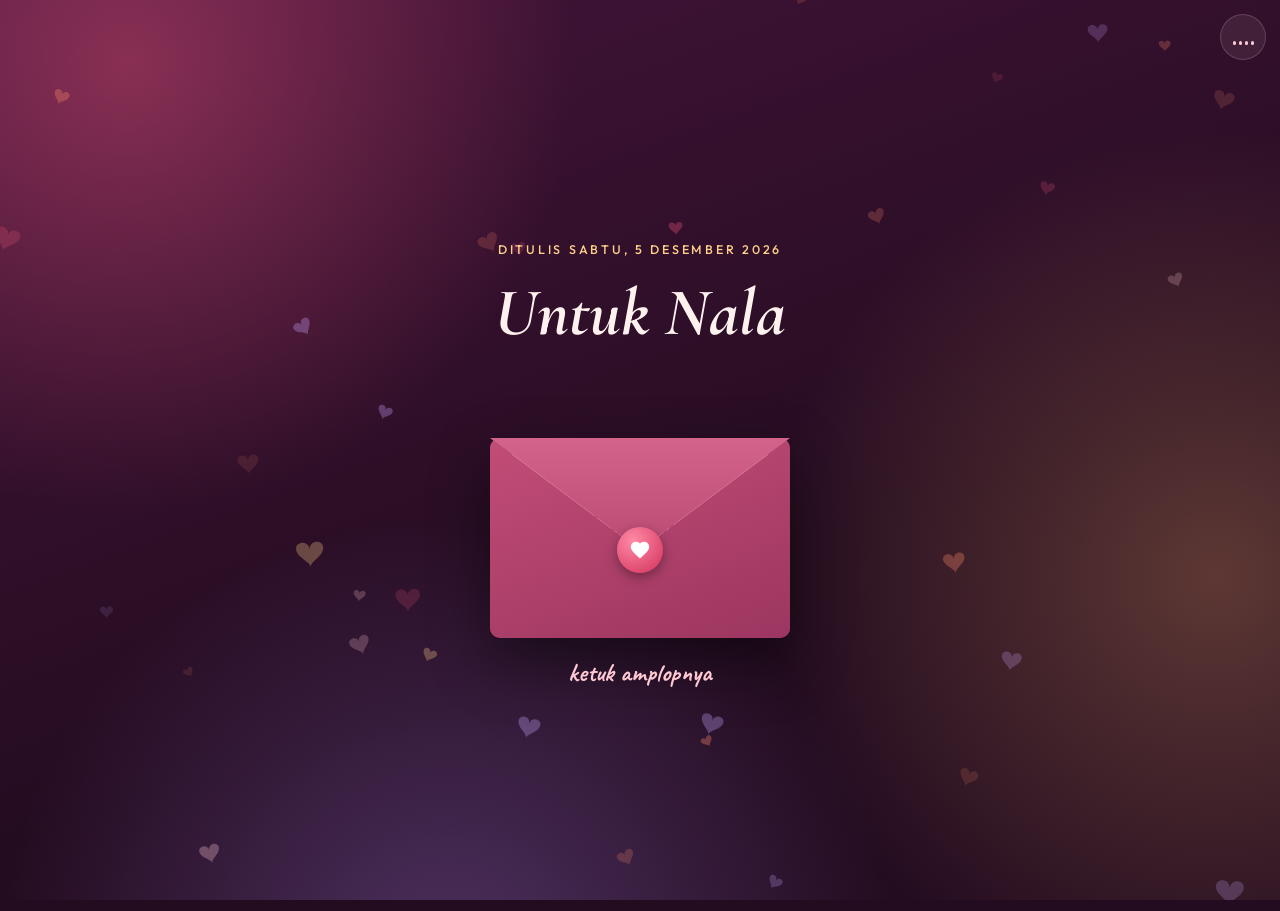
==== index.html @ 4cf4cada "Rename Index.html to index.html" ====
<!doctype html><html><head><meta charset=utf8><meta name=viewport content="width=device-width,initial-scale=1,viewport-fit=cover"><style>:root{color-scheme:light;box-sizing:border-box;padding-top:env(safe-area-inset-top,0px);padding-bottom:env(safe-area-inset-bottom,0px)}html{scroll-padding-top:env(safe-area-inset-top,0px)}body{margin:0;padding:0;font:14px -apple-system,BlinkMacSystemFont,sans-serif;background:#fff;color:#000}img{max-width:100%}[hidden]:not([hidden=until-found i]){display:none!important}</style></head><body>
<title>Untuk Nala</title>
<meta name="claude:viewport-fit-sides" content="cover">
<link rel="preconnect" href="https://fonts.googleapis.com">
<link rel="preconnect" href="https://fonts.gstatic.com" crossorigin>
<link rel="stylesheet" href="https://fonts.googleapis.com/css2?family=Cormorant+Garamond:ital,wght@0,500;0,700;1,500;1,700&family=Caveat:wght@500;700&family=Outfit:wght@400;500;600&display=swap">
<style>
/* Layout: satu layar penuh per tahap (amplop, pesan, alasan, pertanyaan, jawaban).
   Konten di tengah, partikel hati/kelopak/kunang-kunang di belakang, warna latar berubah mengikuti suasana. */
@property --o1 { syntax: '<color>'; inherits: true; initial-value: #ff5d83; }
@property --o2 { syntax: '<color>'; inherits: true; initial-value: #ffb36b; }
@property --o3 { syntax: '<color>'; inherits: true; initial-value: #b58cff; }

:root {
  color-scheme: dark;
  --bg: #240c20;
  --bg2: #44143a;
  --panel: rgba(255, 232, 238, 0.08);
  --panel-line: rgba(255, 200, 215, 0.2);
  --ink: #fff1ee;
  --ink-soft: #e9c4cd;
  --rose: #ff5d83;
  --coral: #ff8a6b;
  --blush: #ffc9d4;
  --gold: #ffd08a;
  --lilac: #c9a6ff;
  --font-display: "Cormorant Garamond", Georgia, serif;
  --font-hand: "Caveat", "Segoe Script", cursive;
  --font-body: "Outfit", system-ui, -apple-system, "Segoe UI", sans-serif;
}
*, *::before, *::after { box-sizing: border-box; }
html, body { height: 100%; }
body {
  margin: 0;
  background: var(--bg);
  color: var(--ink);
  font: 400 16px/1.6 var(--font-body);
  overflow: hidden;
  --o1: #ff5d83; --o2: #ffb36b; --o3: #b58cff;
  transition: --o1 1.4s, --o2 1.4s, --o3 1.4s;
}
body[data-mood="calm"] { --o1: #7b73ff; --o2: #d98ab0; --o3: #4fa3c7; }
body[data-mood="wait"] { --o1: #ffb347; --o2: #d1607a; --o3: #8f6bff; }

.backdrop { position: fixed; inset: 0; z-index: 0; overflow: hidden; background: linear-gradient(160deg, var(--bg2), var(--bg) 62%); }
.orb { position: absolute; width: 70vmax; height: 70vmax; border-radius: 50%; opacity: 0.38; animation: drift 24s ease-in-out infinite alternate; }
.o1 { left: -25vmax; top: -30vmax; background: radial-gradient(closest-side, var(--o1), transparent); }
.o2 { right: -30vmax; top: 10vmax; background: radial-gradient(closest-side, var(--o2), transparent); animation-duration: 30s; animation-delay: -8s; opacity: 0.26; }
.o3 { left: 0; bottom: -40vmax; background: radial-gradient(closest-side, var(--o3), transparent); animation-duration: 36s; animation-delay: -15s; opacity: 0.28; }
@keyframes drift { to { transform: translate(8vmax, 6vmax) scale(1.12); } }

canvas { position: fixed; inset: 0; width: 100%; height: 100%; pointer-events: none; }
#bg { z-index: 1; }
#fx { z-index: 20; }

.app { position: relative; z-index: 2; height: 100%; }
.screen {
  position: absolute; inset: 0; display: flex;
  overflow-y: auto; overflow-x: hidden;
  padding-top: 68px; padding-bottom: 36px;
  padding-left: max(16px, env(safe-area-inset-left, 0px));
  padding-right: max(16px, env(safe-area-inset-right, 0px));
  opacity: 0; visibility: hidden; pointer-events: none;
  transform: translateY(18px) scale(0.985); filter: blur(10px);
  transition: opacity .6s, transform .7s cubic-bezier(.2,.8,.2,1), filter .6s, visibility 0s .7s;
}
.screen.active { opacity: 1; visibility: visible; pointer-events: auto; transform: none; filter: none; transition-delay: 0s; }
.inner { margin: auto; width: 100%; max-width: 560px; display: grid; gap: 20px; justify-items: center; text-align: center; min-width: 0; }

.rise { width: 100%; display: grid; justify-items: center; gap: 14px; }
.screen.active .rise { animation: rise .85s cubic-bezier(.2,.8,.2,1) both; animation-delay: calc(var(--i, 0) * 110ms + 150ms); }
@keyframes rise { from { opacity: 0; transform: translateY(24px); } }
.w { display: inline-block; }
.screen.active .w { animation: wordIn .9s cubic-bezier(.2,.8,.2,1) both; animation-delay: calc(var(--w, 0) * 150ms + 250ms); }
@keyframes wordIn { from { opacity: 0; transform: translateY(.6em) rotate(4deg); filter: blur(8px); } }

.eyebrow { margin: 0; font: 500 .78rem/1.2 var(--font-body); letter-spacing: .22em; text-transform: uppercase; color: var(--gold); }
.display { margin: 0; font: italic 700 clamp(2.5rem, 9vw, 4.2rem)/1.04 var(--font-display); text-wrap: balance; color: var(--ink); }
.display.big { font-size: clamp(2.7rem, 10vw, 4.8rem); }
.hand { margin: 0; font: 700 1.6rem/1.2 var(--font-hand); color: var(--blush); }
.note { margin: 0; color: var(--ink-soft); font-size: .92rem; max-width: 34ch; text-wrap: balance; }

.panel { width: 100%; background: var(--panel); border: 1px solid var(--panel-line); border-radius: 24px; padding: 26px 24px; backdrop-filter: blur(12px); -webkit-backdrop-filter: blur(12px); box-shadow: 0 20px 50px -24px rgba(0,0,0,.6); }
.msg { text-align: left; }
.typed { min-height: 11.5em; font: 500 1.28rem/1.55 var(--font-display); color: var(--ink); }
.typed p { margin: 0 0 .7em; }
.caret { display: inline-block; width: 2px; height: 1.05em; margin-left: 2px; vertical-align: -.15em; background: var(--rose); animation: blink .9s steps(1) infinite; }
@keyframes blink { 50% { opacity: 0; } }
.sign { text-align: right; margin-top: 6px; }

.btn { font: 600 1rem/1 var(--font-body); border: 0; border-radius: 999px; padding: 16px 28px; min-height: 52px; cursor: pointer; color: var(--ink); position: relative; -webkit-tap-highlight-color: transparent; transition: scale .25s cubic-bezier(.2,.9,.3,1.4), box-shadow .25s, background .25s, border-color .25s, opacity .25s; }
.btn:hover { scale: 1.04; }
.btn:active { scale: .96; }
.btn:disabled { opacity: .4; cursor: not-allowed; scale: 1; }
.btn:focus-visible, .chip:focus-visible, .music:focus-visible, .env:focus-visible, textarea:focus-visible { outline: 3px solid var(--gold); outline-offset: 3px; }
.btn-yes { background: linear-gradient(135deg, var(--rose), var(--coral)); box-shadow: 0 14px 34px -8px rgba(255,93,131,.7); overflow: hidden; font-size: 1.2rem; padding: 20px 44px; animation: beat 1.7s ease-in-out infinite; }
.btn-yes::after { content: ""; position: absolute; inset: 0; background: linear-gradient(100deg, transparent 30%, rgba(255,255,255,.5) 50%, transparent 70%); transform: translateX(-130%); animation: shine 3.2s ease-in-out infinite; }
.btn-yes:hover { animation-play-state: paused; box-shadow: 0 18px 44px -6px rgba(255,93,131,.9); }
@keyframes beat { 0%, 100% { transform: scale(1); } 14% { transform: scale(1.06); } 28% { transform: scale(1); } 42% { transform: scale(1.04); } }
@keyframes shine { 0%, 55% { transform: translateX(-130%); } 100% { transform: translateX(130%); } }
.btn-soft { background: rgba(255, 201, 212, .16); border: 1px solid var(--panel-line); }
.btn-soft:hover { background: rgba(255, 201, 212, .26); }
.btn-ghost { background: transparent; border: 1px solid var(--panel-line); color: var(--ink-soft); }
.btn-ghost:hover { border-color: var(--blush); color: var(--ink); }
.btn-maybe { background: rgba(255, 208, 138, .14); border: 1px solid rgba(255, 208, 138, .45); color: var(--gold); }
.btn-maybe:hover { background: rgba(255, 208, 138, .24); }
.row { display: flex; flex-wrap: wrap; justify-content: center; gap: 12px; width: 100%; }
.choices { display: grid; gap: 16px; justify-items: center; width: 100%; }

.music { position: fixed; z-index: 30; top: calc(14px + env(safe-area-inset-top, 0px)); right: max(14px, env(safe-area-inset-right, 0px)); width: 46px; height: 46px; border-radius: 50%; border: 1px solid var(--panel-line); background: var(--panel); backdrop-filter: blur(10px); -webkit-backdrop-filter: blur(10px); color: var(--blush); cursor: pointer; display: grid; place-items: center; }
.bars { display: flex; align-items: flex-end; gap: 3px; height: 16px; }
.bars i { width: 3px; height: 4px; border-radius: 2px; background: currentColor; }
.music.on .bars i { animation: eq 1s ease-in-out infinite; }
.music.on .bars i:nth-child(2) { animation-delay: -.3s; }
.music.on .bars i:nth-child(3) { animation-delay: -.6s; }
.music.on .bars i:nth-child(4) { animation-delay: -.15s; }
@keyframes eq { 0%, 100% { height: 4px; } 50% { height: 16px; } }

/* amplop */
.env-wrap { perspective: 900px; padding-top: 70px; }
.env { position: relative; display: block; width: min(300px, 78vw); aspect-ratio: 3 / 2; padding: 0; border: 0; background: none; cursor: pointer; animation: floaty 4s ease-in-out infinite; filter: drop-shadow(0 24px 30px rgba(0,0,0,.45)); -webkit-tap-highlight-color: transparent; }
@keyframes floaty { 50% { transform: translateY(-10px) rotate(-1deg); } }
.env-back { position: absolute; inset: 0; border-radius: 10px; background: #8a2c52; }
.letter { position: absolute; left: 7%; right: 7%; top: 6%; height: 84%; z-index: 1; display: grid; place-content: center; gap: 2px; text-align: center; border-radius: 8px; background: #fff1ea; color: #5a1f3c; box-shadow: 0 6px 18px rgba(0,0,0,.25); transition: transform 1s cubic-bezier(.3,.8,.3,1) .35s; }
.letter .hand { color: #b23a63; font-size: 2.1rem; }
.letter small { font: 500 .8rem var(--font-body); letter-spacing: .16em; text-transform: uppercase; }
.pocket { position: absolute; inset: 0; z-index: 2; border-radius: 10px; background: linear-gradient(160deg, #c24d77, #9c3660); clip-path: polygon(0 0, 50% 56%, 100% 0, 100% 100%, 0 100%); }
.flap { position: absolute; left: 0; right: 0; top: 0; height: 56%; z-index: 3; transform-origin: 50% 0; background: linear-gradient(#d4638b, #bb4b74); clip-path: polygon(0 0, 100% 0, 50% 100%); transition: transform .7s cubic-bezier(.5,0,.2,1), z-index 0s .3s; }
.seal { position: absolute; z-index: 4; left: 50%; top: 56%; translate: -50% -50%; width: 46px; height: 46px; border-radius: 50%; display: grid; place-items: center; color: #fff; background: radial-gradient(circle at 35% 30%, #ff8aa6, #d2305b); box-shadow: 0 4px 12px rgba(0,0,0,.35); animation: beat 1.7s ease-in-out infinite; transition: opacity .4s; }
.env.open { animation: none; }
.env.open .flap { transform: rotateX(180deg); z-index: 0; }
.env.open .letter { transform: translateY(-62%); }
.env.open .seal { opacity: 0; animation: none; }

/* kartu alasan */
.rcard { text-align: left; display: grid; gap: 10px; min-height: 220px; align-content: center; }
.rcard.swap { animation: cardIn .6s cubic-bezier(.2,.8,.2,1) both; }
@keyframes cardIn { from { opacity: 0; transform: translateX(var(--dx, 30px)) rotate(var(--rot, 2deg)); } }
.rcard .ico { color: var(--rose); display: inline-flex; animation: beat 1.7s ease-in-out infinite; width: fit-content; }
.rcard h2 { margin: 0; font: italic 700 clamp(1.8rem, 6vw, 2.3rem)/1.1 var(--font-display); }
.rcard p { margin: 0; color: var(--ink-soft); font-size: 1.05rem; }
.dots { display: flex; gap: 8px; align-items: center; }
.dots span { width: 8px; height: 8px; border-radius: 8px; background: var(--panel-line); transition: width .4s, background .4s; }
.dots span.on { width: 24px; background: var(--rose); }

/* tahap tolak */
.chips { display: flex; flex-wrap: wrap; justify-content: center; gap: 10px; }
.chip { font: 500 .92rem/1.2 var(--font-body); color: var(--ink); background: transparent; border: 1px solid var(--panel-line); border-radius: 999px; padding: 11px 16px; min-height: 44px; cursor: pointer; transition: background .25s, border-color .25s, scale .25s; }
.chip:hover { border-color: var(--blush); }
.chip[aria-pressed="true"] { background: rgba(255, 93, 131, .28); border-color: var(--rose); }
textarea { width: 100%; min-height: 120px; resize: vertical; padding: 16px; font: 400 1rem/1.5 var(--font-body); color: var(--ink); background: rgba(0,0,0,.22); border: 1px solid var(--panel-line); border-radius: 18px; }
textarea::placeholder { color: rgba(233, 196, 205, .6); }
.count { margin: 0; text-align: right; width: 100%; font-size: .8rem; color: var(--ink-soft); font-variant-numeric: tabular-nums; }
.quote { width: 100%; text-align: left; margin: 0; padding: 16px 18px; border-left: 3px solid var(--blush); background: rgba(0,0,0,.2); border-radius: 0 16px 16px 0; color: var(--ink-soft); overflow-wrap: anywhere; }
.quote b { display: block; font: 500 .72rem var(--font-body); letter-spacing: .18em; text-transform: uppercase; color: var(--gold); margin-bottom: 4px; }

/* tahap terima */
.bigheart { color: var(--rose); width: 96px; height: 96px; animation: beat 1.2s ease-in-out infinite; filter: drop-shadow(0 0 22px rgba(255,93,131,.8)); }
.stats { display: grid; gap: 10px; justify-items: center; }
.stats p { margin: 0; }
.timer { font: italic 700 2.2rem/1.1 var(--font-display); font-variant-numeric: tabular-nums; color: var(--gold); }
.since { color: var(--ink-soft); font-size: .92rem; }
.meter { width: 100%; display: grid; gap: 8px; margin-top: 8px; font-size: .9rem; color: var(--ink-soft); }
.meter .bar { height: 14px; border-radius: 999px; background: rgba(0,0,0,.28); overflow: hidden; }
.meter .bar i { display: block; height: 100%; width: 0; border-radius: 999px; background: linear-gradient(90deg, var(--rose), var(--gold)); transition: width 2.4s cubic-bezier(.3,.7,.2,1); }
.meter b { font-variant-numeric: tabular-nums; color: var(--ink); }

#waitInfo { display: none; }
#waitInfo.show { display: grid; }

.toast { position: fixed; z-index: 40; left: 50%; bottom: calc(24px + env(safe-area-inset-bottom, 0px)); translate: -50% 20px; opacity: 0; pointer-events: none; max-width: calc(100vw - 32px); padding: 12px 20px; border-radius: 999px; background: rgba(20, 6, 18, .92); border: 1px solid var(--panel-line); color: var(--ink); font-size: .92rem; transition: opacity .35s, translate .35s; text-align: center; }
.toast.show { opacity: 1; translate: -50% 0; }
.fallback { position: fixed; z-index: 35; left: max(16px, env(safe-area-inset-left, 0px)); right: max(16px, env(safe-area-inset-right, 0px)); bottom: calc(76px + env(safe-area-inset-bottom, 0px)); min-height: 80px; }

@media (max-width: 420px) {
  .btn-yes { padding: 18px 36px; }
  .typed { font-size: 1.15rem; }
}
@media (prefers-reduced-motion: reduce) {
  *, *::before, *::after { animation-duration: .01ms !important; animation-iteration-count: 1 !important; animation-delay: 0s !important; transition-duration: .01ms !important; }
}
</style>

<div class="backdrop" aria-hidden="true"><i class="orb o1"></i><i class="orb o2"></i><i class="orb o3"></i></div>
<canvas id="bg" aria-hidden="true"></canvas>
<canvas id="fx" aria-hidden="true"></canvas>

<button id="music" class="music" type="button" aria-pressed="false" aria-label="Putar musik"><span class="bars"><i></i><i></i><i></i><i></i></span></button>

<main class="app">

  <!-- 1. Amplop -->
  <section class="screen" id="s-intro" data-mood="love" data-bg="hearts">
    <div class="inner">
      <p class="eyebrow rise" style="--i:0" id="today">Sebuah surat</p>
      <h1 class="display rise" style="--i:1">Untuk Nala</h1>
      <div class="rise env-wrap" style="--i:2">
        <button class="env" id="env" type="button" aria-label="Buka surat untuk Nala">
          <span class="env-back"></span>
          <span class="letter"><span class="hand">Untuk Nala</span><small>dari Yoga</small></span>
          <span class="pocket"></span>
          <span class="flap"></span>
          <span class="seal"><svg viewBox="0 0 24 24" width="22" height="22" aria-hidden="true"><path fill="currentColor" d="M12 21.35l-1.45-1.32C5.4 15.36 2 12.28 2 8.5 2 5.42 4.42 3 7.5 3c1.74 0 3.41.81 4.5 2.09C13.09 3.81 14.76 3 16.5 3 19.58 3 22 5.42 22 8.5c0 3.78-3.4 6.86-8.55 11.54L12 21.35z"/></svg></span>
        </button>
      </div>
      <p class="hand rise" style="--i:3" id="envHint">ketuk amplopnya</p>
    </div>
  </section>

  <!-- 2. Pesan -->
  <section class="screen" id="s-hello" data-mood="love" data-bg="hearts">
    <div class="inner">
      <p class="eyebrow rise" style="--i:0">Sebuah pesan</p>
      <div class="panel msg rise" style="--i:1">
        <div id="typed" class="typed"></div>
        <p class="hand sign">— Yoga</p>
      </div>
      <div class="row rise" style="--i:2"><button class="btn btn-soft" id="helloBtn" type="button">Lewati</button></div>
    </div>
  </section>

  <!-- 3. Alasan -->
  <section class="screen" id="s-reasons" data-mood="love" data-bg="hearts">
    <div class="inner">
      <p class="eyebrow rise" style="--i:0">Sebagian yang aku simpan</p>
      <div class="panel rcard rise" style="--i:1" id="rcard" aria-live="polite">
        <span class="ico"><svg viewBox="0 0 24 24" width="30" height="30" aria-hidden="true"><path fill="currentColor" d="M12 21.35l-1.45-1.32C5.4 15.36 2 12.28 2 8.5 2 5.42 4.42 3 7.5 3c1.74 0 3.41.81 4.5 2.09C13.09 3.81 14.76 3 16.5 3 19.58 3 22 5.42 22 8.5c0 3.78-3.4 6.86-8.55 11.54L12 21.35z"/></svg></span>
        <h2 id="rt"></h2>
        <p id="rd"></p>
      </div>
      <div class="dots rise" style="--i:2" id="dots" aria-hidden="true"></div>
      <div class="row rise" style="--i:3">
        <button class="btn btn-ghost" id="rprev" type="button">Sebelumnya</button>
        <button class="btn btn-soft" id="rnext" type="button">Berikutnya</button>
      </div>
    </div>
  </section>

  <!-- 4. Pertanyaan -->
  <section class="screen" id="s-ask" data-mood="love" data-bg="hearts">
    <div class="inner">
      <p class="eyebrow rise" style="--i:0">Satu pertanyaan</p>
      <h2 class="display big" id="askTitle" aria-label="Nala, maukah kamu jadi pacarku?"></h2>
      <p class="hand rise" style="--i:5">— Yoga</p>
      <div class="choices rise" style="--i:6">
        <button class="btn btn-yes" id="yes" type="button">Terima</button>
        <div class="row">
          <button class="btn btn-maybe" id="maybe" type="button">Mungkin akan kupikirkan kembali</button>
          <button class="btn btn-ghost" id="no" type="button">Tolak</button>
        </div>
      </div>
      <p class="note rise" style="--i:7">Jawab sesuai kata hatimu. Aku siap menerima jawaban apa pun.</p>
    </div>
  </section>

  <!-- 5a. Terima -->
  <section class="screen" id="s-yes" data-mood="love" data-bg="hearts">
    <div class="inner">
      <svg class="bigheart rise" style="--i:0" viewBox="0 0 24 24" aria-hidden="true"><path fill="currentColor" d="M12 21.35l-1.45-1.32C5.4 15.36 2 12.28 2 8.5 2 5.42 4.42 3 7.5 3c1.74 0 3.41.81 4.5 2.09C13.09 3.81 14.76 3 16.5 3 19.58 3 22 5.42 22 8.5c0 3.78-3.4 6.86-8.55 11.54L12 21.35z"/></svg>
      <h2 class="display big rise" style="--i:1">Yeay! Terima kasih, Nala.</h2>
      <div class="panel msg rise" style="--i:2">
        <div id="yesTyped" class="typed" style="min-height:9em"></div>
        <p class="hand sign">— Yoga</p>
      </div>
      <div class="panel stats rise" style="--i:3">
        <p class="eyebrow">Kita resmi sejak</p>
        <p class="since" id="since"></p>
        <p class="timer" id="timer">0 hari 00:00:00</p>
        <div class="meter">
          <span>Kadar bahagia Yoga</span>
          <div class="bar"><i id="meterFill"></i></div>
          <b id="meterVal">0%</b>
        </div>
      </div>
      <p class="note rise" style="--i:4">Tekan salin, lalu kirim ke Yoga ya. Atau cukup screenshot layar ini.</p>
      <div class="row rise" style="--i:5">
        <button class="btn btn-yes" id="copyYes" type="button" style="font-size:1rem;padding:16px 28px">Salin jawabanku</button>
        <button class="btn btn-ghost" id="restart1" type="button">Ulangi dari awal</button>
      </div>
    </div>
  </section>

  <!-- 5b. Tolak: alasan -->
  <section class="screen" id="s-no" data-mood="calm" data-bg="petals">
    <div class="inner">
      <p class="eyebrow rise" style="--i:0">Tidak apa-apa</p>
      <h2 class="display rise" style="--i:1">Boleh aku tahu alasannya?</h2>
      <p class="note rise" style="--i:2">Jujur saja. Aku akan membacanya dengan hati terbuka.</p>
      <div class="chips rise" style="--i:3" id="chips"></div>
      <div class="rise" style="--i:4">
        <textarea id="reasonText" maxlength="300" placeholder="Atau tulis dengan kata-katamu sendiri..." aria-label="Alasan"></textarea>
        <p class="count"><span id="cnt">0</span>/300</p>
      </div>
      <div class="row rise" style="--i:5">
        <button class="btn btn-ghost" id="noBack" type="button">Kembali</button>
        <button class="btn btn-soft" id="noSend" type="button" disabled>Kirim alasan</button>
      </div>
    </div>
  </section>

  <!-- 5c. Tolak: maaf -->
  <section class="screen" id="s-sorry" data-mood="calm" data-bg="petals">
    <div class="inner">
      <h2 class="display rise" style="--i:0">Maaf kalau aku sudah mengganggu.</h2>
      <blockquote class="quote rise" style="--i:1"><b>Alasanmu</b><span id="quoteText"></span></blockquote>
      <div class="panel msg rise" style="--i:2">
        <div id="sorryTyped" class="typed" style="min-height:10em"></div>
        <p class="hand sign">— Yoga</p>
      </div>
      <div class="row rise" style="--i:3">
        <button class="btn btn-soft" id="copyNo" type="button">Salin alasanku</button>
        <button class="btn btn-ghost" id="changeAns" type="button">Ubah jawabanku</button>
      </div>
    </div>
  </section>

  <!-- 5d. Mungkin -->
  <section class="screen" id="s-wait" data-mood="wait" data-bg="fireflies">
    <div class="inner">
      <p class="eyebrow rise" style="--i:0">Tidak perlu terburu-buru</p>
      <h2 class="display rise" style="--i:1">Tentu. Ambil waktumu, Nala.</h2>
      <p class="note rise" style="--i:2">Perasaan tidak harus dijawab hari ini. Kira-kira kapan kamu bisa memberi tahu aku?</p>
      <div class="chips rise" style="--i:3" id="waitChips"></div>
      <div class="panel stats rise" id="waitInfo" style="--i:4">
        <p class="eyebrow">Aku tunggu sampai</p>
        <p class="since" id="waitDate"></p>
        <p class="timer" id="waitTimer">0 hari 00:00:00</p>
        <button class="btn btn-soft" id="copyWait" type="button">Salin pesanku</button>
      </div>
      <div class="row rise" style="--i:5">
        <button class="btn btn-ghost" id="waitBack" type="button">Aku sudah punya jawabannya</button>
      </div>
    </div>
  </section>
</main>

<div class="toast" id="toast" role="status" aria-live="polite"></div>
<textarea class="fallback" id="fallback" readonly hidden aria-label="Teks untuk disalin"></textarea>

<script>
(function () {
  'use strict';

  /* ===== Isi pesan (mudah diubah) ===== */
  var CFG = { to: 'Nala', from: 'Yoga' };
  var HELLO = [
    'Hai, Nala.',
    'Aku Yoga. Aku tidak pandai merangkai kata, jadi aku membuat ini supaya perasaanku sampai dengan caraku sendiri.',
    'Sejak mengenalmu, hari-hariku terasa lebih berwarna. Ada banyak hal kecil darimu yang diam-diam aku simpan.',
    'Boleh aku tunjukkan sebagian?'
  ];
  var REASONS = [
    { t: 'Senyummu', d: 'Sederhana, tapi bisa membuat hariku terasa lebih ringan.' },
    { t: 'Caramu bicara', d: 'Enak didengar, dan aku selalu ingin mendengar lebih lama.' },
    { t: 'Kamu apa adanya', d: 'Tidak perlu berpura-pura di dekatmu. Itu yang membuatku nyaman.' },
    { t: 'Tawamu', d: 'Menular. Aku sering ikut tersenyum sendiri setelahnya.' },
    { t: 'Dan masih banyak lagi', d: 'Terlalu banyak untuk ditulis di sini, jadi aku ceritakan langsung nanti.' }
  ];
  var YES_TEXT = [
    'Aku tidak tahu harus bilang apa selain terima kasih.',
    'Kamu baru saja membuat hari ini jadi hari terbaikku.',
    'Aku janji akan berusaha jadi seseorang yang bisa kamu andalkan, dan membuatmu tersenyum sebanyak yang aku bisa.'
  ];
  var SORRY_TEXT = [
    'Terima kasih sudah jujur, Nala, dan sudah membaca sampai sini.',
    'Maaf kalau perasaanku membuatmu tidak nyaman. Itu bukan niatku.',
    'Aku menghargai jawabanmu sepenuhnya, dan kamu tidak perlu merasa bersalah. Semoga harimu selalu penuh hal baik.'
  ];
  var NO_CHIPS = [
    'Aku belum siap berpacaran',
    'Aku belum punya perasaan itu',
    'Aku sedang fokus ke hal lain',
    'Aku lebih nyaman berteman',
    'Aku sudah ada yang lain'
  ];
  var WAIT_CHIPS = [
    { l: 'Besok', n: 1 }, { l: '3 hari lagi', n: 3 }, { l: 'Seminggu', n: 7 }, { l: 'Dua minggu', n: 14 }
  ];

  /* ===== Util ===== */
  var $ = function (s, r) { return (r || document).querySelector(s); };
  var $$ = function (s, r) { return Array.prototype.slice.call((r || document).querySelectorAll(s)); };
  var reduce = window.matchMedia && matchMedia('(prefers-reduced-motion: reduce)').matches;
  var sleep = function (ms) { return new Promise(function (r) { setTimeout(r, ms); }); };
  var rand = function (a, b) { return a + Math.random() * (b - a); };
  var pick = function (arr) { return arr[Math.floor(Math.random() * arr.length)]; };
  var pad = function (n) { return (n < 10 ? '0' : '') + n; };
  var dtf = new Intl.DateTimeFormat('id-ID', { weekday: 'long', day: 'numeric', month: 'long', year: 'numeric', hour: '2-digit', minute: '2-digit' });
  var dfOnly = new Intl.DateTimeFormat('id-ID', { weekday: 'long', day: 'numeric', month: 'long', year: 'numeric' });
  function span(ms) {
    var s = Math.max(0, Math.floor(ms / 1000));
    var d = Math.floor(s / 86400); s -= d * 86400;
    var h = Math.floor(s / 3600); s -= h * 3600;
    var m = Math.floor(s / 60); s -= m * 60;
    return d + ' hari ' + pad(h) + ':' + pad(m) + ':' + pad(s);
  }
  function centerOf(el) { var r = el.getBoundingClientRect(); return { x: r.left + r.width / 2, y: r.top + r.height / 2 }; }

  /* ===== Kanvas ===== */
  var bg = $('#bg'), fx = $('#fx');
  var bctx = bg.getContext('2d'), fctx = fx.getContext('2d');
  var W = 0, H = 0, DPR = 1;
  var COLORS = ['#ff5d83', '#ffc9d4', '#ff8a6b', '#c9a6ff', '#ffd08a'];

  function resize() {
    DPR = Math.min(window.devicePixelRatio || 1, 2);
    W = window.innerWidth; H = window.innerHeight;
    [bg, fx].forEach(function (c) { c.width = Math.round(W * DPR); c.height = Math.round(H * DPR); });
    bctx.setTransform(DPR, 0, 0, DPR, 0, 0);
    fctx.setTransform(DPR, 0, 0, DPR, 0, 0);
    makeBg();
  }
  function heart(ctx, s) {
    ctx.beginPath();
    ctx.moveTo(0, -s * 0.15);
    ctx.bezierCurveTo(0, -s * 0.5, -s * 0.5, -s * 0.5, -s * 0.5, -s * 0.2);
    ctx.bezierCurveTo(-s * 0.5, s * 0.12, 0, s * 0.28, 0, s * 0.5);
    ctx.bezierCurveTo(0, s * 0.28, s * 0.5, s * 0.12, s * 0.5, -s * 0.2);
    ctx.bezierCurveTo(s * 0.5, -s * 0.5, 0, -s * 0.5, 0, -s * 0.15);
    ctx.closePath();
  }

  /* partikel latar */
  var mode = 'hearts', bgp = [];
  function spawnBg(init) {
    var p = { x: rand(0, W), y: init ? rand(0, H) : H + 40, s: rand(9, 28), vy: rand(0.25, 0.8), ph: rand(0, 6.28), sw: rand(10, 36), a: rand(0.1, 0.34), rot: rand(-0.5, 0.5), col: pick(COLORS), ang: rand(0, 6.28) };
    if (mode === 'petals') { p.y = init ? rand(0, H) : -30; p.vy = rand(0.5, 1.2); p.col = pick(['#ffc9d4', '#ff9db5', '#ffd9e0', '#e9b4ff']); p.a = rand(0.25, 0.55); }
    if (mode === 'fireflies') { p.y = rand(0, H); p.s = rand(2, 4.5); p.col = pick(['#ffd08a', '#ffe9b8', '#ffb36b']); }
    return p;
  }
  function makeBg() {
    bgp = [];
    var n = reduce ? 10 : (W < 600 ? 20 : 34);
    for (var i = 0; i < n; i++) bgp.push(spawnBg(true));
  }
  function setMode(m) { if (m !== mode) { mode = m; makeBg(); } }

  function drawBg(t) {
    bctx.clearRect(0, 0, W, H);
    for (var i = 0; i < bgp.length; i++) {
      var p = bgp[i];
      if (!reduce) {
        if (mode === 'hearts') { p.y -= p.vy; if (p.y < -40) bgp[i] = p = spawnBg(false); }
        else if (mode === 'petals') { p.y += p.vy; p.rot += 0.012; if (p.y > H + 40) bgp[i] = p = spawnBg(false); }
        else { p.ang += rand(-0.08, 0.08); p.x += Math.cos(p.ang) * 0.35; p.y += Math.sin(p.ang) * 0.35; if (p.x < -10) p.x = W + 10; if (p.x > W + 10) p.x = -10; if (p.y < -10) p.y = H + 10; if (p.y > H + 10) p.y = -10; }
      }
      var x = p.x + (mode === 'fireflies' ? 0 : Math.sin(t * 0.001 + p.ph) * p.sw);
      bctx.save();
      bctx.translate(x, p.y);
      if (mode === 'hearts') {
        bctx.rotate(p.rot + Math.sin(t * 0.0008 + p.ph) * 0.2);
        bctx.globalAlpha = p.a; bctx.fillStyle = p.col; heart(bctx, p.s); bctx.fill();
      } else if (mode === 'petals') {
        bctx.rotate(p.rot); bctx.globalAlpha = p.a; bctx.fillStyle = p.col;
        bctx.beginPath(); bctx.ellipse(0, 0, p.s * 0.32, p.s * 0.6, 0, 0, 6.2832); bctx.fill();
      } else {
        var pulse = 0.5 + 0.5 * Math.sin(t * 0.002 + p.ph);
        bctx.fillStyle = p.col;
        bctx.globalAlpha = 0.12 * pulse; bctx.beginPath(); bctx.arc(0, 0, p.s * 5, 0, 6.2832); bctx.fill();
        bctx.globalAlpha = 0.5 + 0.5 * pulse; bctx.beginPath(); bctx.arc(0, 0, p.s * 0.7, 0, 6.2832); bctx.fill();
      }
      bctx.restore();
    }
  }

  /* partikel efek */
  var fxp = [];
  function push(p) { if (fxp.length < 700) fxp.push(p); }
  function addConfetti(x, y, n, spread, up) {
    n = reduce ? Math.ceil(n / 3) : n;
    for (var i = 0; i < n; i++) {
      var a = rand(0, 6.2832), v = rand(2, spread || 9);
      push({ t: 'conf', x: x, y: y, vx: Math.cos(a) * v, vy: Math.sin(a) * v - (up || 3), g: 0.14, drag: 0.985, life: rand(110, 190), max: 190, s: rand(5, 10), rot: rand(0, 6.28), vr: rand(-0.3, 0.3), col: pick(COLORS) });
    }
  }
  function addRain(n) {
    n = reduce ? 2 : n;
    for (var i = 0; i < n; i++) {
      push({ t: 'conf', x: rand(0, W), y: -12, vx: rand(-1, 1), vy: rand(2, 4.5), g: 0.03, drag: 0.995, life: 320, max: 320, s: rand(6, 11), rot: rand(0, 6.28), vr: rand(-0.2, 0.2), col: pick(COLORS) });
    }
  }
  function addHearts(x, y, n) {
    n = reduce ? Math.ceil(n / 2) : n;
    for (var i = 0; i < n; i++) {
      push({ t: 'heart', x: x + rand(-8, 8), y: y, vx: rand(-1.6, 1.6), vy: rand(-3.6, -1.4), g: -0.012, drag: 0.99, life: rand(70, 120), max: 120, s: rand(10, 22), rot: rand(-0.5, 0.5), vr: rand(-0.04, 0.04), col: pick(COLORS) });
    }
  }
  function addSparks(x, y, n) {
    n = reduce ? 3 : n;
    for (var i = 0; i < n; i++) {
      var a = rand(0, 6.2832), v = rand(1, 4);
      push({ t: 'spark', x: x, y: y, vx: Math.cos(a) * v, vy: Math.sin(a) * v, g: 0.03, drag: 0.96, life: rand(25, 50), max: 50, s: rand(1.5, 3), col: pick(['#ffd08a', '#fff1ee', '#ffc9d4']) });
    }
  }
  function firework(x, y) {
    var col = pick(COLORS), n = reduce ? 14 : 46;
    for (var i = 0; i < n; i++) {
      var a = (i / n) * 6.2832, v = rand(2.5, 5.5);
      push({ t: 'spark', x: x, y: y, vx: Math.cos(a) * v, vy: Math.sin(a) * v, g: 0.05, drag: 0.965, life: rand(45, 75), max: 75, s: rand(2, 3.2), col: i % 3 ? col : '#fff1ee', trail: true });
    }
    addHearts(x, y, 4);
  }
  function drawFx() {
    fctx.clearRect(0, 0, W, H);
    for (var i = fxp.length - 1; i >= 0; i--) {
      var p = fxp[i];
      p.vx *= p.drag; p.vy = p.vy * p.drag + p.g; p.x += p.vx; p.y += p.vy; p.life--;
      if (p.rot !== undefined) p.rot += p.vr || 0;
      if (p.life <= 0 || p.y > H + 40 || p.y < -80) { fxp.splice(i, 1); continue; }
      var a = Math.min(1, p.life / (p.max * 0.4));
      fctx.save(); fctx.globalAlpha = a; fctx.translate(p.x, p.y);
      if (p.t === 'conf') {
        fctx.rotate(p.rot); fctx.scale(1, Math.cos(p.rot * 2)); fctx.fillStyle = p.col; fctx.fillRect(-p.s / 2, -p.s / 4, p.s, p.s / 2);
      } else if (p.t === 'heart') {
        fctx.rotate(p.rot); fctx.fillStyle = p.col; heart(fctx, p.s); fctx.fill();
      } else {
        fctx.fillStyle = p.col;
        if (p.trail) { fctx.strokeStyle = p.col; fctx.lineWidth = p.s * 0.8; fctx.beginPath(); fctx.moveTo(0, 0); fctx.lineTo(-p.vx * 2.2, -p.vy * 2.2); fctx.stroke(); }
        fctx.beginPath(); fctx.arc(0, 0, p.s, 0, 6.2832); fctx.fill();
      }
      fctx.restore();
    }
  }
  function frame(t) {
    if (!document.hidden) { drawBg(t); drawFx(); }
    requestAnimationFrame(frame);
  }

  /* ===== Musik (kotak musik sintetis) ===== */
  var actx = null, musicOn = false, mTimer = null, mStep = 0, mNext = 0;
  var SCALE = [261.63, 293.66, 329.63, 392.0, 440.0, 523.25, 587.33, 659.25];
  var MELODY = [4, 2, 0, 2, 5, 4, 2, 1, 0, 2, 4, 5, 7, 5, 4, 2, 3, 2, 0, 1, 2, 4, 2, 0];
  function note(f, t, g) {
    var o = actx.createOscillator(), o2 = actx.createOscillator(), gn = actx.createGain();
    o.type = 'sine'; o.frequency.value = f; o2.type = 'triangle'; o2.frequency.value = f * 2;
    var g2 = actx.createGain(); g2.gain.value = 0.25;
    o.connect(gn); o2.connect(g2); g2.connect(gn); gn.connect(actx.destination);
    gn.gain.setValueAtTime(0.0001, t);
    gn.gain.linearRampToValueAtTime(g, t + 0.01);
    gn.gain.exponentialRampToValueAtTime(0.0001, t + 1.5);
    o.start(t); o2.start(t); o.stop(t + 1.6); o2.stop(t + 1.6);
  }
  function startMusic() {
    try {
      actx = actx || new (window.AudioContext || window.webkitAudioContext)();
      if (actx.resume) actx.resume();
      musicOn = true; mNext = actx.currentTime + 0.05;
      clearInterval(mTimer);
      mTimer = setInterval(function () {
        while (mNext < actx.currentTime + 0.7) {
          note(SCALE[MELODY[mStep % MELODY.length]], mNext, 0.05);
          if (mStep % 8 === 0) note(130.81, mNext, 0.045);
          mStep++; mNext += 0.5;
        }
      }, 200);
    } catch (e) { musicOn = false; }
    syncMusicBtn();
  }
  function stopMusic() { musicOn = false; clearInterval(mTimer); syncMusicBtn(); }
  function syncMusicBtn() {
    var b = $('#music'); b.classList.toggle('on', musicOn);
    b.setAttribute('aria-pressed', String(musicOn));
    b.setAttribute('aria-label', musicOn ? 'Matikan musik' : 'Putar musik');
  }
  function chime(freqs) {
    if (!actx || !musicOn) return;
    var t = actx.currentTime + 0.02;
    freqs.forEach(function (f, i) { note(f, t + i * 0.12, 0.07); });
  }
  $('#music').addEventListener('click', function () { musicOn ? stopMusic() : startMusic(); });
  document.addEventListener('visibilitychange', function () {
    if (!actx) return;
    try { if (document.hidden) actx.suspend(); else if (musicOn) actx.resume(); } catch (e) {}
  });

  /* ===== Toast & salin ===== */
  var toastT = null;
  function toast(msg) {
    var el = $('#toast'); el.textContent = msg; el.classList.add('show');
    clearTimeout(toastT); toastT = setTimeout(function () { el.classList.remove('show'); }, 2600);
  }
  function copyText(text) {
    var done = function () { toast('Tersalin. Kirim ke Yoga ya.'); };
    var fail = function () {
      var box = $('#fallback'); box.value = text; box.hidden = false; box.focus(); box.select();
      toast('Tekan lama pada teks yang tersorot, lalu salin.');
    };
    try {
      if (navigator.clipboard && navigator.clipboard.writeText) navigator.clipboard.writeText(text).then(done, fail);
      else fail();
    } catch (e) { fail(); }
  }
  $('#fallback').addEventListener('blur', function () { this.hidden = true; });

  /* ===== Efek mengetik ===== */
  var activeTyper = null;
  function typer(box, paras, speed) {
    var st = { skip: false, stop: false, finished: false };
    box.textContent = '';
    var ps = paras.map(function () { var p = document.createElement('p'); box.appendChild(p); return p; });
    var caret = document.createElement('span'); caret.className = 'caret';
    function finish() { ps.forEach(function (p, i) { p.textContent = paras[i]; }); st.finished = true; }
    st.done = (async function () {
      for (var i = 0; i < paras.length; i++) {
        var t = paras[i], tn = document.createTextNode('');
        ps[i].textContent = ''; ps[i].appendChild(tn); ps[i].appendChild(caret);
        for (var k = 1; k <= t.length; k++) {
          if (st.stop) return;
          if (st.skip) { finish(); return; }
          tn.data = t.slice(0, k);
          var ch = t.charAt(k - 1);
          await sleep(speed + (',.?!'.indexOf(ch) > -1 ? 140 : 0));
        }
        await sleep(260);
      }
      caret.remove(); st.finished = true;
    })();
    return st;
  }

  /* ===== Navigasi layar ===== */
  var cur = null, timers = [];
  var hooks = {};
  function clearTimers() {
    timers.forEach(function (t) { clearInterval(t); clearTimeout(t); });
    timers = [];
    if (activeTyper) activeTyper.stop = true;
  }
  function go(id) {
    var next = $('#s-' + id);
    if (!next || next === cur) return;
    clearTimers();
    if (cur) cur.classList.remove('active');
    next.classList.add('active'); next.scrollTop = 0; cur = next;
    document.body.setAttribute('data-mood', next.getAttribute('data-mood') || 'love');
    setMode(next.getAttribute('data-bg') || 'hearts');
    if (hooks[id]) hooks[id]();
  }

  /* ===== Tahap 1: amplop ===== */
  var opening = false;
  $('#env').addEventListener('click', async function () {
    if (opening) return; opening = true;
    this.classList.add('open'); $('#envHint').textContent = 'sebentar ya...';
    startMusic(); chime([659, 784, 988]);
    var c = centerOf(this); addHearts(c.x, c.y - 40, 10); addSparks(c.x, c.y - 60, 18);
    await sleep(1900);
    go('hello'); opening = false;
  });
  $('#today').textContent = 'Ditulis ' + dfOnly.format(new Date());

  /* ===== Tahap 2: pesan ===== */
  hooks.hello = function () {
    var t = activeTyper = typer($('#typed'), HELLO, 26);
    var b = $('#helloBtn'); b.textContent = 'Lewati';
    t.done.then(function () { if (!t.stop) b.textContent = 'Tunjukkan'; });
  };
  $('#helloBtn').addEventListener('click', function () {
    if (activeTyper && !activeTyper.finished) activeTyper.skip = true;
    else go('reasons');
  });

  /* ===== Tahap 3: alasan ===== */
  var ri = 0, dotsBox = $('#dots');
  REASONS.forEach(function () { dotsBox.appendChild(document.createElement('span')); });
  function renderReason(dir) {
    var r = REASONS[ri], card = $('#rcard');
    $('#rt').textContent = r.t; $('#rd').textContent = r.d;
    card.style.setProperty('--dx', (dir >= 0 ? 36 : -36) + 'px');
    card.style.setProperty('--rot', (dir >= 0 ? 2 : -2) + 'deg');
    card.classList.remove('swap'); void card.offsetWidth; card.classList.add('swap');
    $$('span', dotsBox).forEach(function (d, i) { d.classList.toggle('on', i === ri); });
    $('#rprev').style.visibility = ri === 0 ? 'hidden' : 'visible';
    $('#rnext').textContent = ri === REASONS.length - 1 ? 'Ke pertanyaanku' : 'Berikutnya';
    var c = centerOf(card); addHearts(c.x, c.y, 5);
  }
  hooks.reasons = function () { ri = 0; renderReason(1); };
  $('#rprev').addEventListener('click', function () { if (ri > 0) { ri--; renderReason(-1); } });
  $('#rnext').addEventListener('click', function () {
    if (ri < REASONS.length - 1) { ri++; renderReason(1); } else go('ask');
  });

  /* ===== Tahap 4: pertanyaan ===== */
  (function () {
    var box = $('#askTitle');
    (CFG.to + ', maukah kamu jadi pacarku?').split(' ').forEach(function (w, i, a) {
      var s = document.createElement('span'); s.className = 'w'; s.style.setProperty('--w', i); s.textContent = w;
      box.appendChild(s); if (i < a.length - 1) box.appendChild(document.createTextNode(' '));
    });
  })();
  hooks.ask = function () {
    timers.push(setInterval(function () {
      var y = $('#yes'); if (!y) return; var c = centerOf(y);
      addSparks(c.x + rand(-70, 70), c.y + rand(-26, 26), 2);
    }, 700));
  };
  $('#yes').addEventListener('click', function () {
    var c = centerOf(this); addConfetti(c.x, c.y, 60, 11, 4); addHearts(c.x, c.y, 14); chime([523, 659, 784, 1047, 1319]);
    setTimeout(function () { go('yes'); }, 650);
  });
  $('#no').addEventListener('click', function () { go('no'); });
  $('#maybe').addEventListener('click', function () { go('wait'); });

  /* ===== 5a: terima ===== */
  var acceptedAt = null;
  hooks.yes = function () {
    acceptedAt = new Date();
    $('#since').textContent = dtf.format(acceptedAt);
    activeTyper = typer($('#yesTyped'), YES_TEXT, 24);
    var tm = $('#timer');
    var tick = function () { tm.textContent = span(Date.now() - acceptedAt.getTime()); };
    tick(); timers.push(setInterval(tick, 1000));
    var fill = $('#meterFill'), val = $('#meterVal');
    fill.style.transition = 'none'; fill.style.width = '0'; void fill.offsetWidth; fill.style.transition = '';
    val.textContent = '0%';
    timers.push(setTimeout(function () {
      fill.style.width = '100%';
      var t0 = performance.now();
      var iv = setInterval(function () {
        var k = Math.min(1, (performance.now() - t0) / 2400);
        val.textContent = Math.round(k * 100) + '%' + (k >= 1 ? ' dan masih naik' : '');
        if (k >= 1) clearInterval(iv);
      }, 40);
      timers.push(iv);
    }, 600));
    var n = 0;
    addRain(40);
    timers.push(setInterval(function () { if (n++ < 30) addRain(5); }, 120));
    timers.push(setInterval(function () { firework(rand(W * 0.15, W * 0.85), rand(H * 0.12, H * 0.5)); }, 1100));
    timers.push(setTimeout(function () { firework(W * 0.5, H * 0.25); }, 250));
  };
  $('#copyYes').addEventListener('click', function () {
    copyText('Yoga, aku mau jadi pacarmu. (' + dtf.format(acceptedAt || new Date()) + ') - ' + CFG.to);
  });
  $('#restart1').addEventListener('click', restart);

  /* ===== 5b: tolak ===== */
  var chosen = [], reasonText = '';
  var chipBox = $('#chips'), ta = $('#reasonText'), sendBtn = $('#noSend');
  NO_CHIPS.forEach(function (label) {
    var b = document.createElement('button'); b.type = 'button'; b.className = 'chip'; b.textContent = label; b.setAttribute('aria-pressed', 'false');
    b.addEventListener('click', function () {
      var i = chosen.indexOf(label);
      if (i > -1) chosen.splice(i, 1); else chosen.push(label);
      b.setAttribute('aria-pressed', String(i === -1)); updateSend();
    });
    chipBox.appendChild(b);
  });
  function updateSend() { $('#cnt').textContent = ta.value.length; sendBtn.disabled = !(chosen.length || ta.value.trim()); }
  ta.addEventListener('input', updateSend);
  hooks.no = function () { updateSend(); };
  $('#noBack').addEventListener('click', function () { go('ask'); });
  sendBtn.addEventListener('click', function () {
    var extra = ta.value.trim();
    reasonText = chosen.join('; ') + (chosen.length && extra ? '. ' : '') + extra;
    go('sorry');
  });
  hooks.sorry = function () {
    $('#quoteText').textContent = reasonText;
    activeTyper = typer($('#sorryTyped'), SORRY_TEXT, 28);
  };
  $('#copyNo').addEventListener('click', function () {
    copyText('Yoga, maaf, aku belum bisa. Alasanku: ' + reasonText + ' - ' + CFG.to);
  });
  $('#changeAns').addEventListener('click', function () { go('ask'); });

  /* ===== 5c: mungkin ===== */
  var waitTarget = null, waitBox = $('#waitChips');
  WAIT_CHIPS.forEach(function (c) {
    var b = document.createElement('button'); b.type = 'button'; b.className = 'chip'; b.textContent = c.l; b.setAttribute('aria-pressed', 'false');
    b.addEventListener('click', function () {
      $$('.chip', waitBox).forEach(function (x) { x.setAttribute('aria-pressed', 'false'); });
      b.setAttribute('aria-pressed', 'true');
      waitTarget = new Date(Date.now() + c.n * 86400000);
      $('#waitDate').textContent = dfOnly.format(waitTarget);
      $('#waitInfo').classList.add('show');
      var r = b.getBoundingClientRect(); addSparks(r.left + r.width / 2, r.top + r.height / 2, 14);
      var t = $('#waitTimer'); var tick = function () { t.textContent = span(waitTarget - Date.now()); };
      tick(); timers.push(setInterval(tick, 1000));
    });
    waitBox.appendChild(b);
  });
  hooks.wait = function () {
    timers.push(setInterval(function () { addSparks(rand(0, W), rand(0, H), 1); }, 900));
  };
  $('#copyWait').addEventListener('click', function () {
    copyText('Yoga, aku butuh waktu untuk memikirkannya. Aku akan memberi jawaban sebelum ' + dfOnly.format(waitTarget || new Date()) + '. - ' + CFG.to);
  });
  $('#waitBack').addEventListener('click', function () { go('ask'); });

  /* ===== Ulangi ===== */
  function restart() {
    $('#env').classList.remove('open'); $('#envHint').textContent = 'ketuk amplopnya';
    chosen = []; ta.value = ''; reasonText = '';
    $$('.chip').forEach(function (c) { c.setAttribute('aria-pressed', 'false'); });
    $('#waitInfo').classList.remove('show');
    go('intro');
  }

  /* ===== Efek pointer ===== */
  var lastTrail = 0;
  document.addEventListener('pointermove', function (e) {
    if (reduce || e.pointerType === 'touch') return;
    var now = performance.now(); if (now - lastTrail < 55) return; lastTrail = now;
    addSparks(e.clientX, e.clientY, 2);
  });
  document.addEventListener('pointerdown', function (e) {
    if (e.target.closest('button, textarea, input')) return;
    addHearts(e.clientX, e.clientY, 5); addSparks(e.clientX, e.clientY, 6);
  });
  document.addEventListener('click', function (e) {
    var b = e.target.closest('.btn, .chip'); if (!b) return;
    var c = centerOf(b); addSparks(c.x, c.y, 10);
  });
  $('#yes').addEventListener('pointerenter', function () { var c = centerOf(this); addHearts(c.x, c.y - 10, 4); });

  /* ===== Mulai ===== */
  window.addEventListener('resize', resize);
  resize();
  requestAnimationFrame(frame);
  go('intro');
})();
</script>

</body></html>
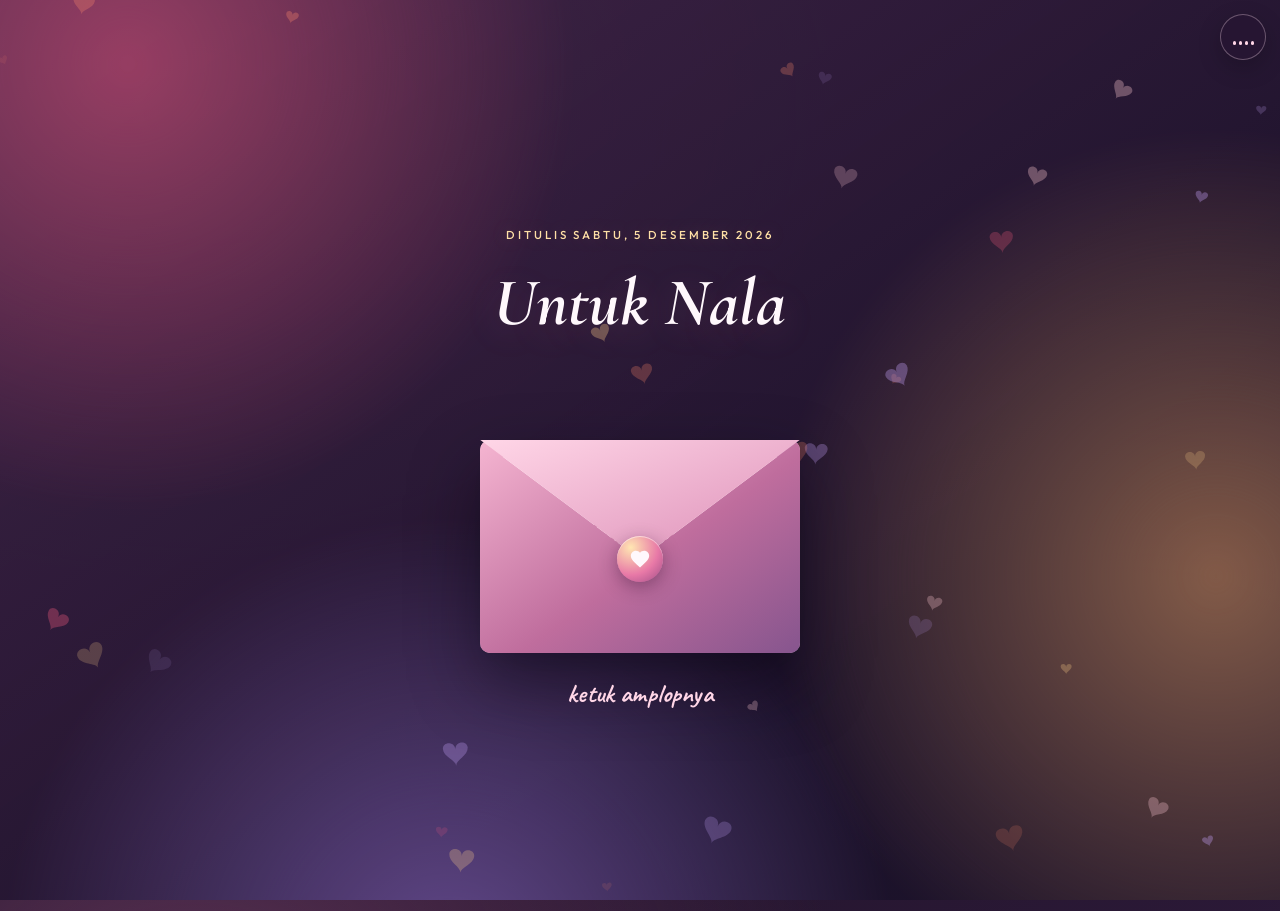
==== commit c90af7ed: "Add files via upload" ====
--- a/index.html
+++ b/index.html
@@ -1,186 +1,8 @@
-<!doctype html><html><head><meta charset=utf8><meta name=viewport content="width=device-width,initial-scale=1,viewport-fit=cover"><style>:root{color-scheme:light;box-sizing:border-box;padding-top:env(safe-area-inset-top,0px);padding-bottom:env(safe-area-inset-bottom,0px)}html{scroll-padding-top:env(safe-area-inset-top,0px)}body{margin:0;padding:0;font:14px -apple-system,BlinkMacSystemFont,sans-serif;background:#fff;color:#000}img{max-width:100%}[hidden]:not([hidden=until-found i]){display:none!important}</style></head><body>
-<title>Untuk Nala</title>
-<meta name="claude:viewport-fit-sides" content="cover">
+<!doctype html><html lang="id"><head><meta charset="utf-8"><meta name="viewport" content="width=device-width,initial-scale=1,viewport-fit=cover"><meta name="theme-color" content="#24152f"><title>Untuk Nala — A Little Universe</title><link rel="stylesheet" href="style.css">
 <link rel="preconnect" href="https://fonts.googleapis.com">
 <link rel="preconnect" href="https://fonts.gstatic.com" crossorigin>
 <link rel="stylesheet" href="https://fonts.googleapis.com/css2?family=Cormorant+Garamond:ital,wght@0,500;0,700;1,500;1,700&family=Caveat:wght@500;700&family=Outfit:wght@400;500;600&display=swap">
-<style>
-/* Layout: satu layar penuh per tahap (amplop, pesan, alasan, pertanyaan, jawaban).
-   Konten di tengah, partikel hati/kelopak/kunang-kunang di belakang, warna latar berubah mengikuti suasana. */
-@property --o1 { syntax: '<color>'; inherits: true; initial-value: #ff5d83; }
-@property --o2 { syntax: '<color>'; inherits: true; initial-value: #ffb36b; }
-@property --o3 { syntax: '<color>'; inherits: true; initial-value: #b58cff; }
-
-:root {
-  color-scheme: dark;
-  --bg: #240c20;
-  --bg2: #44143a;
-  --panel: rgba(255, 232, 238, 0.08);
-  --panel-line: rgba(255, 200, 215, 0.2);
-  --ink: #fff1ee;
-  --ink-soft: #e9c4cd;
-  --rose: #ff5d83;
-  --coral: #ff8a6b;
-  --blush: #ffc9d4;
-  --gold: #ffd08a;
-  --lilac: #c9a6ff;
-  --font-display: "Cormorant Garamond", Georgia, serif;
-  --font-hand: "Caveat", "Segoe Script", cursive;
-  --font-body: "Outfit", system-ui, -apple-system, "Segoe UI", sans-serif;
-}
-*, *::before, *::after { box-sizing: border-box; }
-html, body { height: 100%; }
-body {
-  margin: 0;
-  background: var(--bg);
-  color: var(--ink);
-  font: 400 16px/1.6 var(--font-body);
-  overflow: hidden;
-  --o1: #ff5d83; --o2: #ffb36b; --o3: #b58cff;
-  transition: --o1 1.4s, --o2 1.4s, --o3 1.4s;
-}
-body[data-mood="calm"] { --o1: #7b73ff; --o2: #d98ab0; --o3: #4fa3c7; }
-body[data-mood="wait"] { --o1: #ffb347; --o2: #d1607a; --o3: #8f6bff; }
-
-.backdrop { position: fixed; inset: 0; z-index: 0; overflow: hidden; background: linear-gradient(160deg, var(--bg2), var(--bg) 62%); }
-.orb { position: absolute; width: 70vmax; height: 70vmax; border-radius: 50%; opacity: 0.38; animation: drift 24s ease-in-out infinite alternate; }
-.o1 { left: -25vmax; top: -30vmax; background: radial-gradient(closest-side, var(--o1), transparent); }
-.o2 { right: -30vmax; top: 10vmax; background: radial-gradient(closest-side, var(--o2), transparent); animation-duration: 30s; animation-delay: -8s; opacity: 0.26; }
-.o3 { left: 0; bottom: -40vmax; background: radial-gradient(closest-side, var(--o3), transparent); animation-duration: 36s; animation-delay: -15s; opacity: 0.28; }
-@keyframes drift { to { transform: translate(8vmax, 6vmax) scale(1.12); } }
-
-canvas { position: fixed; inset: 0; width: 100%; height: 100%; pointer-events: none; }
-#bg { z-index: 1; }
-#fx { z-index: 20; }
-
-.app { position: relative; z-index: 2; height: 100%; }
-.screen {
-  position: absolute; inset: 0; display: flex;
-  overflow-y: auto; overflow-x: hidden;
-  padding-top: 68px; padding-bottom: 36px;
-  padding-left: max(16px, env(safe-area-inset-left, 0px));
-  padding-right: max(16px, env(safe-area-inset-right, 0px));
-  opacity: 0; visibility: hidden; pointer-events: none;
-  transform: translateY(18px) scale(0.985); filter: blur(10px);
-  transition: opacity .6s, transform .7s cubic-bezier(.2,.8,.2,1), filter .6s, visibility 0s .7s;
-}
-.screen.active { opacity: 1; visibility: visible; pointer-events: auto; transform: none; filter: none; transition-delay: 0s; }
-.inner { margin: auto; width: 100%; max-width: 560px; display: grid; gap: 20px; justify-items: center; text-align: center; min-width: 0; }
-
-.rise { width: 100%; display: grid; justify-items: center; gap: 14px; }
-.screen.active .rise { animation: rise .85s cubic-bezier(.2,.8,.2,1) both; animation-delay: calc(var(--i, 0) * 110ms + 150ms); }
-@keyframes rise { from { opacity: 0; transform: translateY(24px); } }
-.w { display: inline-block; }
-.screen.active .w { animation: wordIn .9s cubic-bezier(.2,.8,.2,1) both; animation-delay: calc(var(--w, 0) * 150ms + 250ms); }
-@keyframes wordIn { from { opacity: 0; transform: translateY(.6em) rotate(4deg); filter: blur(8px); } }
-
-.eyebrow { margin: 0; font: 500 .78rem/1.2 var(--font-body); letter-spacing: .22em; text-transform: uppercase; color: var(--gold); }
-.display { margin: 0; font: italic 700 clamp(2.5rem, 9vw, 4.2rem)/1.04 var(--font-display); text-wrap: balance; color: var(--ink); }
-.display.big { font-size: clamp(2.7rem, 10vw, 4.8rem); }
-.hand { margin: 0; font: 700 1.6rem/1.2 var(--font-hand); color: var(--blush); }
-.note { margin: 0; color: var(--ink-soft); font-size: .92rem; max-width: 34ch; text-wrap: balance; }
-
-.panel { width: 100%; background: var(--panel); border: 1px solid var(--panel-line); border-radius: 24px; padding: 26px 24px; backdrop-filter: blur(12px); -webkit-backdrop-filter: blur(12px); box-shadow: 0 20px 50px -24px rgba(0,0,0,.6); }
-.msg { text-align: left; }
-.typed { min-height: 11.5em; font: 500 1.28rem/1.55 var(--font-display); color: var(--ink); }
-.typed p { margin: 0 0 .7em; }
-.caret { display: inline-block; width: 2px; height: 1.05em; margin-left: 2px; vertical-align: -.15em; background: var(--rose); animation: blink .9s steps(1) infinite; }
-@keyframes blink { 50% { opacity: 0; } }
-.sign { text-align: right; margin-top: 6px; }
-
-.btn { font: 600 1rem/1 var(--font-body); border: 0; border-radius: 999px; padding: 16px 28px; min-height: 52px; cursor: pointer; color: var(--ink); position: relative; -webkit-tap-highlight-color: transparent; transition: scale .25s cubic-bezier(.2,.9,.3,1.4), box-shadow .25s, background .25s, border-color .25s, opacity .25s; }
-.btn:hover { scale: 1.04; }
-.btn:active { scale: .96; }
-.btn:disabled { opacity: .4; cursor: not-allowed; scale: 1; }
-.btn:focus-visible, .chip:focus-visible, .music:focus-visible, .env:focus-visible, textarea:focus-visible { outline: 3px solid var(--gold); outline-offset: 3px; }
-.btn-yes { background: linear-gradient(135deg, var(--rose), var(--coral)); box-shadow: 0 14px 34px -8px rgba(255,93,131,.7); overflow: hidden; font-size: 1.2rem; padding: 20px 44px; animation: beat 1.7s ease-in-out infinite; }
-.btn-yes::after { content: ""; position: absolute; inset: 0; background: linear-gradient(100deg, transparent 30%, rgba(255,255,255,.5) 50%, transparent 70%); transform: translateX(-130%); animation: shine 3.2s ease-in-out infinite; }
-.btn-yes:hover { animation-play-state: paused; box-shadow: 0 18px 44px -6px rgba(255,93,131,.9); }
-@keyframes beat { 0%, 100% { transform: scale(1); } 14% { transform: scale(1.06); } 28% { transform: scale(1); } 42% { transform: scale(1.04); } }
-@keyframes shine { 0%, 55% { transform: translateX(-130%); } 100% { transform: translateX(130%); } }
-.btn-soft { background: rgba(255, 201, 212, .16); border: 1px solid var(--panel-line); }
-.btn-soft:hover { background: rgba(255, 201, 212, .26); }
-.btn-ghost { background: transparent; border: 1px solid var(--panel-line); color: var(--ink-soft); }
-.btn-ghost:hover { border-color: var(--blush); color: var(--ink); }
-.btn-maybe { background: rgba(255, 208, 138, .14); border: 1px solid rgba(255, 208, 138, .45); color: var(--gold); }
-.btn-maybe:hover { background: rgba(255, 208, 138, .24); }
-.row { display: flex; flex-wrap: wrap; justify-content: center; gap: 12px; width: 100%; }
-.choices { display: grid; gap: 16px; justify-items: center; width: 100%; }
-
-.music { position: fixed; z-index: 30; top: calc(14px + env(safe-area-inset-top, 0px)); right: max(14px, env(safe-area-inset-right, 0px)); width: 46px; height: 46px; border-radius: 50%; border: 1px solid var(--panel-line); background: var(--panel); backdrop-filter: blur(10px); -webkit-backdrop-filter: blur(10px); color: var(--blush); cursor: pointer; display: grid; place-items: center; }
-.bars { display: flex; align-items: flex-end; gap: 3px; height: 16px; }
-.bars i { width: 3px; height: 4px; border-radius: 2px; background: currentColor; }
-.music.on .bars i { animation: eq 1s ease-in-out infinite; }
-.music.on .bars i:nth-child(2) { animation-delay: -.3s; }
-.music.on .bars i:nth-child(3) { animation-delay: -.6s; }
-.music.on .bars i:nth-child(4) { animation-delay: -.15s; }
-@keyframes eq { 0%, 100% { height: 4px; } 50% { height: 16px; } }
-
-/* amplop */
-.env-wrap { perspective: 900px; padding-top: 70px; }
-.env { position: relative; display: block; width: min(300px, 78vw); aspect-ratio: 3 / 2; padding: 0; border: 0; background: none; cursor: pointer; animation: floaty 4s ease-in-out infinite; filter: drop-shadow(0 24px 30px rgba(0,0,0,.45)); -webkit-tap-highlight-color: transparent; }
-@keyframes floaty { 50% { transform: translateY(-10px) rotate(-1deg); } }
-.env-back { position: absolute; inset: 0; border-radius: 10px; background: #8a2c52; }
-.letter { position: absolute; left: 7%; right: 7%; top: 6%; height: 84%; z-index: 1; display: grid; place-content: center; gap: 2px; text-align: center; border-radius: 8px; background: #fff1ea; color: #5a1f3c; box-shadow: 0 6px 18px rgba(0,0,0,.25); transition: transform 1s cubic-bezier(.3,.8,.3,1) .35s; }
-.letter .hand { color: #b23a63; font-size: 2.1rem; }
-.letter small { font: 500 .8rem var(--font-body); letter-spacing: .16em; text-transform: uppercase; }
-.pocket { position: absolute; inset: 0; z-index: 2; border-radius: 10px; background: linear-gradient(160deg, #c24d77, #9c3660); clip-path: polygon(0 0, 50% 56%, 100% 0, 100% 100%, 0 100%); }
-.flap { position: absolute; left: 0; right: 0; top: 0; height: 56%; z-index: 3; transform-origin: 50% 0; background: linear-gradient(#d4638b, #bb4b74); clip-path: polygon(0 0, 100% 0, 50% 100%); transition: transform .7s cubic-bezier(.5,0,.2,1), z-index 0s .3s; }
-.seal { position: absolute; z-index: 4; left: 50%; top: 56%; translate: -50% -50%; width: 46px; height: 46px; border-radius: 50%; display: grid; place-items: center; color: #fff; background: radial-gradient(circle at 35% 30%, #ff8aa6, #d2305b); box-shadow: 0 4px 12px rgba(0,0,0,.35); animation: beat 1.7s ease-in-out infinite; transition: opacity .4s; }
-.env.open { animation: none; }
-.env.open .flap { transform: rotateX(180deg); z-index: 0; }
-.env.open .letter { transform: translateY(-62%); }
-.env.open .seal { opacity: 0; animation: none; }
-
-/* kartu alasan */
-.rcard { text-align: left; display: grid; gap: 10px; min-height: 220px; align-content: center; }
-.rcard.swap { animation: cardIn .6s cubic-bezier(.2,.8,.2,1) both; }
-@keyframes cardIn { from { opacity: 0; transform: translateX(var(--dx, 30px)) rotate(var(--rot, 2deg)); } }
-.rcard .ico { color: var(--rose); display: inline-flex; animation: beat 1.7s ease-in-out infinite; width: fit-content; }
-.rcard h2 { margin: 0; font: italic 700 clamp(1.8rem, 6vw, 2.3rem)/1.1 var(--font-display); }
-.rcard p { margin: 0; color: var(--ink-soft); font-size: 1.05rem; }
-.dots { display: flex; gap: 8px; align-items: center; }
-.dots span { width: 8px; height: 8px; border-radius: 8px; background: var(--panel-line); transition: width .4s, background .4s; }
-.dots span.on { width: 24px; background: var(--rose); }
-
-/* tahap tolak */
-.chips { display: flex; flex-wrap: wrap; justify-content: center; gap: 10px; }
-.chip { font: 500 .92rem/1.2 var(--font-body); color: var(--ink); background: transparent; border: 1px solid var(--panel-line); border-radius: 999px; padding: 11px 16px; min-height: 44px; cursor: pointer; transition: background .25s, border-color .25s, scale .25s; }
-.chip:hover { border-color: var(--blush); }
-.chip[aria-pressed="true"] { background: rgba(255, 93, 131, .28); border-color: var(--rose); }
-textarea { width: 100%; min-height: 120px; resize: vertical; padding: 16px; font: 400 1rem/1.5 var(--font-body); color: var(--ink); background: rgba(0,0,0,.22); border: 1px solid var(--panel-line); border-radius: 18px; }
-textarea::placeholder { color: rgba(233, 196, 205, .6); }
-.count { margin: 0; text-align: right; width: 100%; font-size: .8rem; color: var(--ink-soft); font-variant-numeric: tabular-nums; }
-.quote { width: 100%; text-align: left; margin: 0; padding: 16px 18px; border-left: 3px solid var(--blush); background: rgba(0,0,0,.2); border-radius: 0 16px 16px 0; color: var(--ink-soft); overflow-wrap: anywhere; }
-.quote b { display: block; font: 500 .72rem var(--font-body); letter-spacing: .18em; text-transform: uppercase; color: var(--gold); margin-bottom: 4px; }
-
-/* tahap terima */
-.bigheart { color: var(--rose); width: 96px; height: 96px; animation: beat 1.2s ease-in-out infinite; filter: drop-shadow(0 0 22px rgba(255,93,131,.8)); }
-.stats { display: grid; gap: 10px; justify-items: center; }
-.stats p { margin: 0; }
-.timer { font: italic 700 2.2rem/1.1 var(--font-display); font-variant-numeric: tabular-nums; color: var(--gold); }
-.since { color: var(--ink-soft); font-size: .92rem; }
-.meter { width: 100%; display: grid; gap: 8px; margin-top: 8px; font-size: .9rem; color: var(--ink-soft); }
-.meter .bar { height: 14px; border-radius: 999px; background: rgba(0,0,0,.28); overflow: hidden; }
-.meter .bar i { display: block; height: 100%; width: 0; border-radius: 999px; background: linear-gradient(90deg, var(--rose), var(--gold)); transition: width 2.4s cubic-bezier(.3,.7,.2,1); }
-.meter b { font-variant-numeric: tabular-nums; color: var(--ink); }
-
-#waitInfo { display: none; }
-#waitInfo.show { display: grid; }
-
-.toast { position: fixed; z-index: 40; left: 50%; bottom: calc(24px + env(safe-area-inset-bottom, 0px)); translate: -50% 20px; opacity: 0; pointer-events: none; max-width: calc(100vw - 32px); padding: 12px 20px; border-radius: 999px; background: rgba(20, 6, 18, .92); border: 1px solid var(--panel-line); color: var(--ink); font-size: .92rem; transition: opacity .35s, translate .35s; text-align: center; }
-.toast.show { opacity: 1; translate: -50% 0; }
-.fallback { position: fixed; z-index: 35; left: max(16px, env(safe-area-inset-left, 0px)); right: max(16px, env(safe-area-inset-right, 0px)); bottom: calc(76px + env(safe-area-inset-bottom, 0px)); min-height: 80px; }
-
-@media (max-width: 420px) {
-  .btn-yes { padding: 18px 36px; }
-  .typed { font-size: 1.15rem; }
-}
-@media (prefers-reduced-motion: reduce) {
-  *, *::before, *::after { animation-duration: .01ms !important; animation-iteration-count: 1 !important; animation-delay: 0s !important; transition-duration: .01ms !important; }
-}
-</style>
-
+</head><body>
 <div class="backdrop" aria-hidden="true"><i class="orb o1"></i><i class="orb o2"></i><i class="orb o3"></i></div>
 <canvas id="bg" aria-hidden="true"></canvas>
 <canvas id="fx" aria-hidden="true"></canvas>
@@ -257,6 +79,15 @@
   <section class="screen" id="s-yes" data-mood="love" data-bg="hearts">
     <div class="inner">
       <svg class="bigheart rise" style="--i:0" viewBox="0 0 24 24" aria-hidden="true"><path fill="currentColor" d="M12 21.35l-1.45-1.32C5.4 15.36 2 12.28 2 8.5 2 5.42 4.42 3 7.5 3c1.74 0 3.41.81 4.5 2.09C13.09 3.81 14.76 3 16.5 3 19.58 3 22 5.42 22 8.5c0 3.78-3.4 6.86-8.55 11.54L12 21.35z"/></svg>
+      <div class="gift-stage rise" style="--i:1">
+        <button class="gift" id="giftBox" type="button" aria-label="Buka kotak kejutan" aria-expanded="false">
+          <span class="gift-glow"></span><span class="gift-surprise" aria-hidden="true">✦<b>♡</b>✦</span>
+          <span class="gift-lid"><i class="gift-bow"></i></span>
+          <span class="gift-body"><i class="gift-ribbon"></i></span>
+          <span class="gift-shadow"></span>
+        </button>
+        <p class="gift-hint" id="giftHint">Ada satu kejutan kecil untukmu · ketuk kotaknya</p>
+      </div>
       <h2 class="display big rise" style="--i:1">Yeay! Terima kasih, Nala.</h2>
       <div class="panel msg rise" style="--i:2">
         <div id="yesTyped" class="typed" style="min-height:9em"></div>
@@ -337,489 +168,6 @@
 <div class="toast" id="toast" role="status" aria-live="polite"></div>
 <textarea class="fallback" id="fallback" readonly hidden aria-label="Teks untuk disalin"></textarea>
 
-<script>
-(function () {
-  'use strict';
+<script src="script.js" defer></script>
 
-  /* ===== Isi pesan (mudah diubah) ===== */
-  var CFG = { to: 'Nala', from: 'Yoga' };
-  var HELLO = [
-    'Hai, Nala.',
-    'Aku Yoga. Aku tidak pandai merangkai kata, jadi aku membuat ini supaya perasaanku sampai dengan caraku sendiri.',
-    'Sejak mengenalmu, hari-hariku terasa lebih berwarna. Ada banyak hal kecil darimu yang diam-diam aku simpan.',
-    'Boleh aku tunjukkan sebagian?'
-  ];
-  var REASONS = [
-    { t: 'Senyummu', d: 'Sederhana, tapi bisa membuat hariku terasa lebih ringan.' },
-    { t: 'Caramu bicara', d: 'Enak didengar, dan aku selalu ingin mendengar lebih lama.' },
-    { t: 'Kamu apa adanya', d: 'Tidak perlu berpura-pura di dekatmu. Itu yang membuatku nyaman.' },
-    { t: 'Tawamu', d: 'Menular. Aku sering ikut tersenyum sendiri setelahnya.' },
-    { t: 'Dan masih banyak lagi', d: 'Terlalu banyak untuk ditulis di sini, jadi aku ceritakan langsung nanti.' }
-  ];
-  var YES_TEXT = [
-    'Aku tidak tahu harus bilang apa selain terima kasih.',
-    'Kamu baru saja membuat hari ini jadi hari terbaikku.',
-    'Aku janji akan berusaha jadi seseorang yang bisa kamu andalkan, dan membuatmu tersenyum sebanyak yang aku bisa.'
-  ];
-  var SORRY_TEXT = [
-    'Terima kasih sudah jujur, Nala, dan sudah membaca sampai sini.',
-    'Maaf kalau perasaanku membuatmu tidak nyaman. Itu bukan niatku.',
-    'Aku menghargai jawabanmu sepenuhnya, dan kamu tidak perlu merasa bersalah. Semoga harimu selalu penuh hal baik.'
-  ];
-  var NO_CHIPS = [
-    'Aku belum siap berpacaran',
-    'Aku belum punya perasaan itu',
-    'Aku sedang fokus ke hal lain',
-    'Aku lebih nyaman berteman',
-    'Aku sudah ada yang lain'
-  ];
-  var WAIT_CHIPS = [
-    { l: 'Besok', n: 1 }, { l: '3 hari lagi', n: 3 }, { l: 'Seminggu', n: 7 }, { l: 'Dua minggu', n: 14 }
-  ];
-
-  /* ===== Util ===== */
-  var $ = function (s, r) { return (r || document).querySelector(s); };
-  var $$ = function (s, r) { return Array.prototype.slice.call((r || document).querySelectorAll(s)); };
-  var reduce = window.matchMedia && matchMedia('(prefers-reduced-motion: reduce)').matches;
-  var sleep = function (ms) { return new Promise(function (r) { setTimeout(r, ms); }); };
-  var rand = function (a, b) { return a + Math.random() * (b - a); };
-  var pick = function (arr) { return arr[Math.floor(Math.random() * arr.length)]; };
-  var pad = function (n) { return (n < 10 ? '0' : '') + n; };
-  var dtf = new Intl.DateTimeFormat('id-ID', { weekday: 'long', day: 'numeric', month: 'long', year: 'numeric', hour: '2-digit', minute: '2-digit' });
-  var dfOnly = new Intl.DateTimeFormat('id-ID', { weekday: 'long', day: 'numeric', month: 'long', year: 'numeric' });
-  function span(ms) {
-    var s = Math.max(0, Math.floor(ms / 1000));
-    var d = Math.floor(s / 86400); s -= d * 86400;
-    var h = Math.floor(s / 3600); s -= h * 3600;
-    var m = Math.floor(s / 60); s -= m * 60;
-    return d + ' hari ' + pad(h) + ':' + pad(m) + ':' + pad(s);
-  }
-  function centerOf(el) { var r = el.getBoundingClientRect(); return { x: r.left + r.width / 2, y: r.top + r.height / 2 }; }
-
-  /* ===== Kanvas ===== */
-  var bg = $('#bg'), fx = $('#fx');
-  var bctx = bg.getContext('2d'), fctx = fx.getContext('2d');
-  var W = 0, H = 0, DPR = 1;
-  var COLORS = ['#ff5d83', '#ffc9d4', '#ff8a6b', '#c9a6ff', '#ffd08a'];
-
-  function resize() {
-    DPR = Math.min(window.devicePixelRatio || 1, 2);
-    W = window.innerWidth; H = window.innerHeight;
-    [bg, fx].forEach(function (c) { c.width = Math.round(W * DPR); c.height = Math.round(H * DPR); });
-    bctx.setTransform(DPR, 0, 0, DPR, 0, 0);
-    fctx.setTransform(DPR, 0, 0, DPR, 0, 0);
-    makeBg();
-  }
-  function heart(ctx, s) {
-    ctx.beginPath();
-    ctx.moveTo(0, -s * 0.15);
-    ctx.bezierCurveTo(0, -s * 0.5, -s * 0.5, -s * 0.5, -s * 0.5, -s * 0.2);
-    ctx.bezierCurveTo(-s * 0.5, s * 0.12, 0, s * 0.28, 0, s * 0.5);
-    ctx.bezierCurveTo(0, s * 0.28, s * 0.5, s * 0.12, s * 0.5, -s * 0.2);
-    ctx.bezierCurveTo(s * 0.5, -s * 0.5, 0, -s * 0.5, 0, -s * 0.15);
-    ctx.closePath();
-  }
-
-  /* partikel latar */
-  var mode = 'hearts', bgp = [];
-  function spawnBg(init) {
-    var p = { x: rand(0, W), y: init ? rand(0, H) : H + 40, s: rand(9, 28), vy: rand(0.25, 0.8), ph: rand(0, 6.28), sw: rand(10, 36), a: rand(0.1, 0.34), rot: rand(-0.5, 0.5), col: pick(COLORS), ang: rand(0, 6.28) };
-    if (mode === 'petals') { p.y = init ? rand(0, H) : -30; p.vy = rand(0.5, 1.2); p.col = pick(['#ffc9d4', '#ff9db5', '#ffd9e0', '#e9b4ff']); p.a = rand(0.25, 0.55); }
-    if (mode === 'fireflies') { p.y = rand(0, H); p.s = rand(2, 4.5); p.col = pick(['#ffd08a', '#ffe9b8', '#ffb36b']); }
-    return p;
-  }
-  function makeBg() {
-    bgp = [];
-    var n = reduce ? 10 : (W < 600 ? 20 : 34);
-    for (var i = 0; i < n; i++) bgp.push(spawnBg(true));
-  }
-  function setMode(m) { if (m !== mode) { mode = m; makeBg(); } }
-
-  function drawBg(t) {
-    bctx.clearRect(0, 0, W, H);
-    for (var i = 0; i < bgp.length; i++) {
-      var p = bgp[i];
-      if (!reduce) {
-        if (mode === 'hearts') { p.y -= p.vy; if (p.y < -40) bgp[i] = p = spawnBg(false); }
-        else if (mode === 'petals') { p.y += p.vy; p.rot += 0.012; if (p.y > H + 40) bgp[i] = p = spawnBg(false); }
-        else { p.ang += rand(-0.08, 0.08); p.x += Math.cos(p.ang) * 0.35; p.y += Math.sin(p.ang) * 0.35; if (p.x < -10) p.x = W + 10; if (p.x > W + 10) p.x = -10; if (p.y < -10) p.y = H + 10; if (p.y > H + 10) p.y = -10; }
-      }
-      var x = p.x + (mode === 'fireflies' ? 0 : Math.sin(t * 0.001 + p.ph) * p.sw);
-      bctx.save();
-      bctx.translate(x, p.y);
-      if (mode === 'hearts') {
-        bctx.rotate(p.rot + Math.sin(t * 0.0008 + p.ph) * 0.2);
-        bctx.globalAlpha = p.a; bctx.fillStyle = p.col; heart(bctx, p.s); bctx.fill();
-      } else if (mode === 'petals') {
-        bctx.rotate(p.rot); bctx.globalAlpha = p.a; bctx.fillStyle = p.col;
-        bctx.beginPath(); bctx.ellipse(0, 0, p.s * 0.32, p.s * 0.6, 0, 0, 6.2832); bctx.fill();
-      } else {
-        var pulse = 0.5 + 0.5 * Math.sin(t * 0.002 + p.ph);
-        bctx.fillStyle = p.col;
-        bctx.globalAlpha = 0.12 * pulse; bctx.beginPath(); bctx.arc(0, 0, p.s * 5, 0, 6.2832); bctx.fill();
-        bctx.globalAlpha = 0.5 + 0.5 * pulse; bctx.beginPath(); bctx.arc(0, 0, p.s * 0.7, 0, 6.2832); bctx.fill();
-      }
-      bctx.restore();
-    }
-  }
-
-  /* partikel efek */
-  var fxp = [];
-  function push(p) { if (fxp.length < 700) fxp.push(p); }
-  function addConfetti(x, y, n, spread, up) {
-    n = reduce ? Math.ceil(n / 3) : n;
-    for (var i = 0; i < n; i++) {
-      var a = rand(0, 6.2832), v = rand(2, spread || 9);
-      push({ t: 'conf', x: x, y: y, vx: Math.cos(a) * v, vy: Math.sin(a) * v - (up || 3), g: 0.14, drag: 0.985, life: rand(110, 190), max: 190, s: rand(5, 10), rot: rand(0, 6.28), vr: rand(-0.3, 0.3), col: pick(COLORS) });
-    }
-  }
-  function addRain(n) {
-    n = reduce ? 2 : n;
-    for (var i = 0; i < n; i++) {
-      push({ t: 'conf', x: rand(0, W), y: -12, vx: rand(-1, 1), vy: rand(2, 4.5), g: 0.03, drag: 0.995, life: 320, max: 320, s: rand(6, 11), rot: rand(0, 6.28), vr: rand(-0.2, 0.2), col: pick(COLORS) });
-    }
-  }
-  function addHearts(x, y, n) {
-    n = reduce ? Math.ceil(n / 2) : n;
-    for (var i = 0; i < n; i++) {
-      push({ t: 'heart', x: x + rand(-8, 8), y: y, vx: rand(-1.6, 1.6), vy: rand(-3.6, -1.4), g: -0.012, drag: 0.99, life: rand(70, 120), max: 120, s: rand(10, 22), rot: rand(-0.5, 0.5), vr: rand(-0.04, 0.04), col: pick(COLORS) });
-    }
-  }
-  function addSparks(x, y, n) {
-    n = reduce ? 3 : n;
-    for (var i = 0; i < n; i++) {
-      var a = rand(0, 6.2832), v = rand(1, 4);
-      push({ t: 'spark', x: x, y: y, vx: Math.cos(a) * v, vy: Math.sin(a) * v, g: 0.03, drag: 0.96, life: rand(25, 50), max: 50, s: rand(1.5, 3), col: pick(['#ffd08a', '#fff1ee', '#ffc9d4']) });
-    }
-  }
-  function firework(x, y) {
-    var col = pick(COLORS), n = reduce ? 14 : 46;
-    for (var i = 0; i < n; i++) {
-      var a = (i / n) * 6.2832, v = rand(2.5, 5.5);
-      push({ t: 'spark', x: x, y: y, vx: Math.cos(a) * v, vy: Math.sin(a) * v, g: 0.05, drag: 0.965, life: rand(45, 75), max: 75, s: rand(2, 3.2), col: i % 3 ? col : '#fff1ee', trail: true });
-    }
-    addHearts(x, y, 4);
-  }
-  function drawFx() {
-    fctx.clearRect(0, 0, W, H);
-    for (var i = fxp.length - 1; i >= 0; i--) {
-      var p = fxp[i];
-      p.vx *= p.drag; p.vy = p.vy * p.drag + p.g; p.x += p.vx; p.y += p.vy; p.life--;
-      if (p.rot !== undefined) p.rot += p.vr || 0;
-      if (p.life <= 0 || p.y > H + 40 || p.y < -80) { fxp.splice(i, 1); continue; }
-      var a = Math.min(1, p.life / (p.max * 0.4));
-      fctx.save(); fctx.globalAlpha = a; fctx.translate(p.x, p.y);
-      if (p.t === 'conf') {
-        fctx.rotate(p.rot); fctx.scale(1, Math.cos(p.rot * 2)); fctx.fillStyle = p.col; fctx.fillRect(-p.s / 2, -p.s / 4, p.s, p.s / 2);
-      } else if (p.t === 'heart') {
-        fctx.rotate(p.rot); fctx.fillStyle = p.col; heart(fctx, p.s); fctx.fill();
-      } else {
-        fctx.fillStyle = p.col;
-        if (p.trail) { fctx.strokeStyle = p.col; fctx.lineWidth = p.s * 0.8; fctx.beginPath(); fctx.moveTo(0, 0); fctx.lineTo(-p.vx * 2.2, -p.vy * 2.2); fctx.stroke(); }
-        fctx.beginPath(); fctx.arc(0, 0, p.s, 0, 6.2832); fctx.fill();
-      }
-      fctx.restore();
-    }
-  }
-  function frame(t) {
-    if (!document.hidden) { drawBg(t); drawFx(); }
-    requestAnimationFrame(frame);
-  }
-
-  /* ===== Musik (kotak musik sintetis) ===== */
-  var actx = null, musicOn = false, mTimer = null, mStep = 0, mNext = 0;
-  var SCALE = [261.63, 293.66, 329.63, 392.0, 440.0, 523.25, 587.33, 659.25];
-  var MELODY = [4, 2, 0, 2, 5, 4, 2, 1, 0, 2, 4, 5, 7, 5, 4, 2, 3, 2, 0, 1, 2, 4, 2, 0];
-  function note(f, t, g) {
-    var o = actx.createOscillator(), o2 = actx.createOscillator(), gn = actx.createGain();
-    o.type = 'sine'; o.frequency.value = f; o2.type = 'triangle'; o2.frequency.value = f * 2;
-    var g2 = actx.createGain(); g2.gain.value = 0.25;
-    o.connect(gn); o2.connect(g2); g2.connect(gn); gn.connect(actx.destination);
-    gn.gain.setValueAtTime(0.0001, t);
-    gn.gain.linearRampToValueAtTime(g, t + 0.01);
-    gn.gain.exponentialRampToValueAtTime(0.0001, t + 1.5);
-    o.start(t); o2.start(t); o.stop(t + 1.6); o2.stop(t + 1.6);
-  }
-  function startMusic() {
-    try {
-      actx = actx || new (window.AudioContext || window.webkitAudioContext)();
-      if (actx.resume) actx.resume();
-      musicOn = true; mNext = actx.currentTime + 0.05;
-      clearInterval(mTimer);
-      mTimer = setInterval(function () {
-        while (mNext < actx.currentTime + 0.7) {
-          note(SCALE[MELODY[mStep % MELODY.length]], mNext, 0.05);
-          if (mStep % 8 === 0) note(130.81, mNext, 0.045);
-          mStep++; mNext += 0.5;
-        }
-      }, 200);
-    } catch (e) { musicOn = false; }
-    syncMusicBtn();
-  }
-  function stopMusic() { musicOn = false; clearInterval(mTimer); syncMusicBtn(); }
-  function syncMusicBtn() {
-    var b = $('#music'); b.classList.toggle('on', musicOn);
-    b.setAttribute('aria-pressed', String(musicOn));
-    b.setAttribute('aria-label', musicOn ? 'Matikan musik' : 'Putar musik');
-  }
-  function chime(freqs) {
-    if (!actx || !musicOn) return;
-    var t = actx.currentTime + 0.02;
-    freqs.forEach(function (f, i) { note(f, t + i * 0.12, 0.07); });
-  }
-  $('#music').addEventListener('click', function () { musicOn ? stopMusic() : startMusic(); });
-  document.addEventListener('visibilitychange', function () {
-    if (!actx) return;
-    try { if (document.hidden) actx.suspend(); else if (musicOn) actx.resume(); } catch (e) {}
-  });
-
-  /* ===== Toast & salin ===== */
-  var toastT = null;
-  function toast(msg) {
-    var el = $('#toast'); el.textContent = msg; el.classList.add('show');
-    clearTimeout(toastT); toastT = setTimeout(function () { el.classList.remove('show'); }, 2600);
-  }
-  function copyText(text) {
-    var done = function () { toast('Tersalin. Kirim ke Yoga ya.'); };
-    var fail = function () {
-      var box = $('#fallback'); box.value = text; box.hidden = false; box.focus(); box.select();
-      toast('Tekan lama pada teks yang tersorot, lalu salin.');
-    };
-    try {
-      if (navigator.clipboard && navigator.clipboard.writeText) navigator.clipboard.writeText(text).then(done, fail);
-      else fail();
-    } catch (e) { fail(); }
-  }
-  $('#fallback').addEventListener('blur', function () { this.hidden = true; });
-
-  /* ===== Efek mengetik ===== */
-  var activeTyper = null;
-  function typer(box, paras, speed) {
-    var st = { skip: false, stop: false, finished: false };
-    box.textContent = '';
-    var ps = paras.map(function () { var p = document.createElement('p'); box.appendChild(p); return p; });
-    var caret = document.createElement('span'); caret.className = 'caret';
-    function finish() { ps.forEach(function (p, i) { p.textContent = paras[i]; }); st.finished = true; }
-    st.done = (async function () {
-      for (var i = 0; i < paras.length; i++) {
-        var t = paras[i], tn = document.createTextNode('');
-        ps[i].textContent = ''; ps[i].appendChild(tn); ps[i].appendChild(caret);
-        for (var k = 1; k <= t.length; k++) {
-          if (st.stop) return;
-          if (st.skip) { finish(); return; }
-          tn.data = t.slice(0, k);
-          var ch = t.charAt(k - 1);
-          await sleep(speed + (',.?!'.indexOf(ch) > -1 ? 140 : 0));
-        }
-        await sleep(260);
-      }
-      caret.remove(); st.finished = true;
-    })();
-    return st;
-  }
-
-  /* ===== Navigasi layar ===== */
-  var cur = null, timers = [];
-  var hooks = {};
-  function clearTimers() {
-    timers.forEach(function (t) { clearInterval(t); clearTimeout(t); });
-    timers = [];
-    if (activeTyper) activeTyper.stop = true;
-  }
-  function go(id) {
-    var next = $('#s-' + id);
-    if (!next || next === cur) return;
-    clearTimers();
-    if (cur) cur.classList.remove('active');
-    next.classList.add('active'); next.scrollTop = 0; cur = next;
-    document.body.setAttribute('data-mood', next.getAttribute('data-mood') || 'love');
-    setMode(next.getAttribute('data-bg') || 'hearts');
-    if (hooks[id]) hooks[id]();
-  }
-
-  /* ===== Tahap 1: amplop ===== */
-  var opening = false;
-  $('#env').addEventListener('click', async function () {
-    if (opening) return; opening = true;
-    this.classList.add('open'); $('#envHint').textContent = 'sebentar ya...';
-    startMusic(); chime([659, 784, 988]);
-    var c = centerOf(this); addHearts(c.x, c.y - 40, 10); addSparks(c.x, c.y - 60, 18);
-    await sleep(1900);
-    go('hello'); opening = false;
-  });
-  $('#today').textContent = 'Ditulis ' + dfOnly.format(new Date());
-
-  /* ===== Tahap 2: pesan ===== */
-  hooks.hello = function () {
-    var t = activeTyper = typer($('#typed'), HELLO, 26);
-    var b = $('#helloBtn'); b.textContent = 'Lewati';
-    t.done.then(function () { if (!t.stop) b.textContent = 'Tunjukkan'; });
-  };
-  $('#helloBtn').addEventListener('click', function () {
-    if (activeTyper && !activeTyper.finished) activeTyper.skip = true;
-    else go('reasons');
-  });
-
-  /* ===== Tahap 3: alasan ===== */
-  var ri = 0, dotsBox = $('#dots');
-  REASONS.forEach(function () { dotsBox.appendChild(document.createElement('span')); });
-  function renderReason(dir) {
-    var r = REASONS[ri], card = $('#rcard');
-    $('#rt').textContent = r.t; $('#rd').textContent = r.d;
-    card.style.setProperty('--dx', (dir >= 0 ? 36 : -36) + 'px');
-    card.style.setProperty('--rot', (dir >= 0 ? 2 : -2) + 'deg');
-    card.classList.remove('swap'); void card.offsetWidth; card.classList.add('swap');
-    $$('span', dotsBox).forEach(function (d, i) { d.classList.toggle('on', i === ri); });
-    $('#rprev').style.visibility = ri === 0 ? 'hidden' : 'visible';
-    $('#rnext').textContent = ri === REASONS.length - 1 ? 'Ke pertanyaanku' : 'Berikutnya';
-    var c = centerOf(card); addHearts(c.x, c.y, 5);
-  }
-  hooks.reasons = function () { ri = 0; renderReason(1); };
-  $('#rprev').addEventListener('click', function () { if (ri > 0) { ri--; renderReason(-1); } });
-  $('#rnext').addEventListener('click', function () {
-    if (ri < REASONS.length - 1) { ri++; renderReason(1); } else go('ask');
-  });
-
-  /* ===== Tahap 4: pertanyaan ===== */
-  (function () {
-    var box = $('#askTitle');
-    (CFG.to + ', maukah kamu jadi pacarku?').split(' ').forEach(function (w, i, a) {
-      var s = document.createElement('span'); s.className = 'w'; s.style.setProperty('--w', i); s.textContent = w;
-      box.appendChild(s); if (i < a.length - 1) box.appendChild(document.createTextNode(' '));
-    });
-  })();
-  hooks.ask = function () {
-    timers.push(setInterval(function () {
-      var y = $('#yes'); if (!y) return; var c = centerOf(y);
-      addSparks(c.x + rand(-70, 70), c.y + rand(-26, 26), 2);
-    }, 700));
-  };
-  $('#yes').addEventListener('click', function () {
-    var c = centerOf(this); addConfetti(c.x, c.y, 60, 11, 4); addHearts(c.x, c.y, 14); chime([523, 659, 784, 1047, 1319]);
-    setTimeout(function () { go('yes'); }, 650);
-  });
-  $('#no').addEventListener('click', function () { go('no'); });
-  $('#maybe').addEventListener('click', function () { go('wait'); });
-
-  /* ===== 5a: terima ===== */
-  var acceptedAt = null;
-  hooks.yes = function () {
-    acceptedAt = new Date();
-    $('#since').textContent = dtf.format(acceptedAt);
-    activeTyper = typer($('#yesTyped'), YES_TEXT, 24);
-    var tm = $('#timer');
-    var tick = function () { tm.textContent = span(Date.now() - acceptedAt.getTime()); };
-    tick(); timers.push(setInterval(tick, 1000));
-    var fill = $('#meterFill'), val = $('#meterVal');
-    fill.style.transition = 'none'; fill.style.width = '0'; void fill.offsetWidth; fill.style.transition = '';
-    val.textContent = '0%';
-    timers.push(setTimeout(function () {
-      fill.style.width = '100%';
-      var t0 = performance.now();
-      var iv = setInterval(function () {
-        var k = Math.min(1, (performance.now() - t0) / 2400);
-        val.textContent = Math.round(k * 100) + '%' + (k >= 1 ? ' dan masih naik' : '');
-        if (k >= 1) clearInterval(iv);
-      }, 40);
-      timers.push(iv);
-    }, 600));
-    var n = 0;
-    addRain(40);
-    timers.push(setInterval(function () { if (n++ < 30) addRain(5); }, 120));
-    timers.push(setInterval(function () { firework(rand(W * 0.15, W * 0.85), rand(H * 0.12, H * 0.5)); }, 1100));
-    timers.push(setTimeout(function () { firework(W * 0.5, H * 0.25); }, 250));
-  };
-  $('#copyYes').addEventListener('click', function () {
-    copyText('Yoga, aku mau jadi pacarmu. (' + dtf.format(acceptedAt || new Date()) + ') - ' + CFG.to);
-  });
-  $('#restart1').addEventListener('click', restart);
-
-  /* ===== 5b: tolak ===== */
-  var chosen = [], reasonText = '';
-  var chipBox = $('#chips'), ta = $('#reasonText'), sendBtn = $('#noSend');
-  NO_CHIPS.forEach(function (label) {
-    var b = document.createElement('button'); b.type = 'button'; b.className = 'chip'; b.textContent = label; b.setAttribute('aria-pressed', 'false');
-    b.addEventListener('click', function () {
-      var i = chosen.indexOf(label);
-      if (i > -1) chosen.splice(i, 1); else chosen.push(label);
-      b.setAttribute('aria-pressed', String(i === -1)); updateSend();
-    });
-    chipBox.appendChild(b);
-  });
-  function updateSend() { $('#cnt').textContent = ta.value.length; sendBtn.disabled = !(chosen.length || ta.value.trim()); }
-  ta.addEventListener('input', updateSend);
-  hooks.no = function () { updateSend(); };
-  $('#noBack').addEventListener('click', function () { go('ask'); });
-  sendBtn.addEventListener('click', function () {
-    var extra = ta.value.trim();
-    reasonText = chosen.join('; ') + (chosen.length && extra ? '. ' : '') + extra;
-    go('sorry');
-  });
-  hooks.sorry = function () {
-    $('#quoteText').textContent = reasonText;
-    activeTyper = typer($('#sorryTyped'), SORRY_TEXT, 28);
-  };
-  $('#copyNo').addEventListener('click', function () {
-    copyText('Yoga, maaf, aku belum bisa. Alasanku: ' + reasonText + ' - ' + CFG.to);
-  });
-  $('#changeAns').addEventListener('click', function () { go('ask'); });
-
-  /* ===== 5c: mungkin ===== */
-  var waitTarget = null, waitBox = $('#waitChips');
-  WAIT_CHIPS.forEach(function (c) {
-    var b = document.createElement('button'); b.type = 'button'; b.className = 'chip'; b.textContent = c.l; b.setAttribute('aria-pressed', 'false');
-    b.addEventListener('click', function () {
-      $$('.chip', waitBox).forEach(function (x) { x.setAttribute('aria-pressed', 'false'); });
-      b.setAttribute('aria-pressed', 'true');
-      waitTarget = new Date(Date.now() + c.n * 86400000);
-      $('#waitDate').textContent = dfOnly.format(waitTarget);
-      $('#waitInfo').classList.add('show');
-      var r = b.getBoundingClientRect(); addSparks(r.left + r.width / 2, r.top + r.height / 2, 14);
-      var t = $('#waitTimer'); var tick = function () { t.textContent = span(waitTarget - Date.now()); };
-      tick(); timers.push(setInterval(tick, 1000));
-    });
-    waitBox.appendChild(b);
-  });
-  hooks.wait = function () {
-    timers.push(setInterval(function () { addSparks(rand(0, W), rand(0, H), 1); }, 900));
-  };
-  $('#copyWait').addEventListener('click', function () {
-    copyText('Yoga, aku butuh waktu untuk memikirkannya. Aku akan memberi jawaban sebelum ' + dfOnly.format(waitTarget || new Date()) + '. - ' + CFG.to);
-  });
-  $('#waitBack').addEventListener('click', function () { go('ask'); });
-
-  /* ===== Ulangi ===== */
-  function restart() {
-    $('#env').classList.remove('open'); $('#envHint').textContent = 'ketuk amplopnya';
-    chosen = []; ta.value = ''; reasonText = '';
-    $$('.chip').forEach(function (c) { c.setAttribute('aria-pressed', 'false'); });
-    $('#waitInfo').classList.remove('show');
-    go('intro');
-  }
-
-  /* ===== Efek pointer ===== */
-  var lastTrail = 0;
-  document.addEventListener('pointermove', function (e) {
-    if (reduce || e.pointerType === 'touch') return;
-    var now = performance.now(); if (now - lastTrail < 55) return; lastTrail = now;
-    addSparks(e.clientX, e.clientY, 2);
-  });
-  document.addEventListener('pointerdown', function (e) {
-    if (e.target.closest('button, textarea, input')) return;
-    addHearts(e.clientX, e.clientY, 5); addSparks(e.clientX, e.clientY, 6);
-  });
-  document.addEventListener('click', function (e) {
-    var b = e.target.closest('.btn, .chip'); if (!b) return;
-    var c = centerOf(b); addSparks(c.x, c.y, 10);
-  });
-  $('#yes').addEventListener('pointerenter', function () { var c = centerOf(this); addHearts(c.x, c.y - 10, 4); });
-
-  /* ===== Mulai ===== */
-  window.addEventListener('resize', resize);
-  resize();
-  requestAnimationFrame(frame);
-  go('intro');
-})();
-</script>
-
-</body></html>
+</body></html>
--- a/style.css
+++ b/style.css
@@ -0,0 +1,277 @@
+:root{color-scheme:light;box-sizing:border-box;padding-top:env(safe-area-inset-top,0px);padding-bottom:env(safe-area-inset-bottom,0px)}html{scroll-padding-top:env(safe-area-inset-top,0px)}body{margin:0;padding:0;font:14px -apple-system,BlinkMacSystemFont,sans-serif;background:#fff;color:#000}img{max-width:100%}[hidden]:not([hidden=until-found i]){display:none!important}
+
+/* Layout: satu layar penuh per tahap (amplop, pesan, alasan, pertanyaan, jawaban).
+   Konten di tengah, partikel hati/kelopak/kunang-kunang di belakang, warna latar berubah mengikuti suasana. */
+@property --o1 { syntax: '<color>'; inherits: true; initial-value: #ff5d83; }
+@property --o2 { syntax: '<color>'; inherits: true; initial-value: #ffb36b; }
+@property --o3 { syntax: '<color>'; inherits: true; initial-value: #b58cff; }
+
+:root {
+  color-scheme: dark;
+  --bg: #240c20;
+  --bg2: #44143a;
+  --panel: rgba(255, 232, 238, 0.08);
+  --panel-line: rgba(255, 200, 215, 0.2);
+  --ink: #fff1ee;
+  --ink-soft: #e9c4cd;
+  --rose: #ff5d83;
+  --coral: #ff8a6b;
+  --blush: #ffc9d4;
+  --gold: #ffd08a;
+  --lilac: #c9a6ff;
+  --font-display: "Cormorant Garamond", Georgia, serif;
+  --font-hand: "Caveat", "Segoe Script", cursive;
+  --font-body: "Outfit", system-ui, -apple-system, "Segoe UI", sans-serif;
+}
+*, *::before, *::after { box-sizing: border-box; }
+html, body { height: 100%; }
+body {
+  margin: 0;
+  background: var(--bg);
+  color: var(--ink);
+  font: 400 16px/1.6 var(--font-body);
+  overflow: hidden;
+  --o1: #ff5d83; --o2: #ffb36b; --o3: #b58cff;
+  transition: --o1 1.4s, --o2 1.4s, --o3 1.4s;
+}
+body[data-mood="calm"] { --o1: #7b73ff; --o2: #d98ab0; --o3: #4fa3c7; }
+body[data-mood="wait"] { --o1: #ffb347; --o2: #d1607a; --o3: #8f6bff; }
+
+.backdrop { position: fixed; inset: 0; z-index: 0; overflow: hidden; background: linear-gradient(160deg, var(--bg2), var(--bg) 62%); }
+.orb { position: absolute; width: 70vmax; height: 70vmax; border-radius: 50%; opacity: 0.38; animation: drift 24s ease-in-out infinite alternate; }
+.o1 { left: -25vmax; top: -30vmax; background: radial-gradient(closest-side, var(--o1), transparent); }
+.o2 { right: -30vmax; top: 10vmax; background: radial-gradient(closest-side, var(--o2), transparent); animation-duration: 30s; animation-delay: -8s; opacity: 0.26; }
+.o3 { left: 0; bottom: -40vmax; background: radial-gradient(closest-side, var(--o3), transparent); animation-duration: 36s; animation-delay: -15s; opacity: 0.28; }
+@keyframes drift { to { transform: translate(8vmax, 6vmax) scale(1.12); } }
+
+canvas { position: fixed; inset: 0; width: 100%; height: 100%; pointer-events: none; }
+#bg { z-index: 1; }
+#fx { z-index: 20; }
+
+.app { position: relative; z-index: 2; height: 100%; }
+.screen {
+  position: absolute; inset: 0; display: flex;
+  overflow-y: auto; overflow-x: hidden;
+  padding-top: 68px; padding-bottom: 36px;
+  padding-left: max(16px, env(safe-area-inset-left, 0px));
+  padding-right: max(16px, env(safe-area-inset-right, 0px));
+  opacity: 0; visibility: hidden; pointer-events: none;
+  transform: translateY(18px) scale(0.985); filter: blur(10px);
+  transition: opacity .6s, transform .7s cubic-bezier(.2,.8,.2,1), filter .6s, visibility 0s .7s;
+}
+.screen.active { opacity: 1; visibility: visible; pointer-events: auto; transform: none; filter: none; transition-delay: 0s; }
+.inner { margin: auto; width: 100%; max-width: 560px; display: grid; gap: 20px; justify-items: center; text-align: center; min-width: 0; }
+
+.rise { width: 100%; display: grid; justify-items: center; gap: 14px; }
+.screen.active .rise { animation: rise .85s cubic-bezier(.2,.8,.2,1) both; animation-delay: calc(var(--i, 0) * 110ms + 150ms); }
+@keyframes rise { from { opacity: 0; transform: translateY(24px); } }
+.w { display: inline-block; }
+.screen.active .w { animation: wordIn .9s cubic-bezier(.2,.8,.2,1) both; animation-delay: calc(var(--w, 0) * 150ms + 250ms); }
+@keyframes wordIn { from { opacity: 0; transform: translateY(.6em) rotate(4deg); filter: blur(8px); } }
+
+.eyebrow { margin: 0; font: 500 .78rem/1.2 var(--font-body); letter-spacing: .22em; text-transform: uppercase; color: var(--gold); }
+.display { margin: 0; font: italic 700 clamp(2.5rem, 9vw, 4.2rem)/1.04 var(--font-display); text-wrap: balance; color: var(--ink); }
+.display.big { font-size: clamp(2.7rem, 10vw, 4.8rem); }
+.hand { margin: 0; font: 700 1.6rem/1.2 var(--font-hand); color: var(--blush); }
+.note { margin: 0; color: var(--ink-soft); font-size: .92rem; max-width: 34ch; text-wrap: balance; }
+
+.panel { width: 100%; background: var(--panel); border: 1px solid var(--panel-line); border-radius: 24px; padding: 26px 24px; backdrop-filter: blur(12px); -webkit-backdrop-filter: blur(12px); box-shadow: 0 20px 50px -24px rgba(0,0,0,.6); }
+.msg { text-align: left; }
+.typed { min-height: 11.5em; font: 500 1.28rem/1.55 var(--font-display); color: var(--ink); }
+.typed p { margin: 0 0 .7em; }
+.caret { display: inline-block; width: 2px; height: 1.05em; margin-left: 2px; vertical-align: -.15em; background: var(--rose); animation: blink .9s steps(1) infinite; }
+@keyframes blink { 50% { opacity: 0; } }
+.sign { text-align: right; margin-top: 6px; }
+
+.btn { font: 600 1rem/1 var(--font-body); border: 0; border-radius: 999px; padding: 16px 28px; min-height: 52px; cursor: pointer; color: var(--ink); position: relative; -webkit-tap-highlight-color: transparent; transition: scale .25s cubic-bezier(.2,.9,.3,1.4), box-shadow .25s, background .25s, border-color .25s, opacity .25s; }
+.btn:hover { scale: 1.04; }
+.btn:active { scale: .96; }
+.btn:disabled { opacity: .4; cursor: not-allowed; scale: 1; }
+.btn:focus-visible, .chip:focus-visible, .music:focus-visible, .env:focus-visible, textarea:focus-visible { outline: 3px solid var(--gold); outline-offset: 3px; }
+.btn-yes { background: linear-gradient(135deg, var(--rose), var(--coral)); box-shadow: 0 14px 34px -8px rgba(255,93,131,.7); overflow: hidden; font-size: 1.2rem; padding: 20px 44px; animation: beat 1.7s ease-in-out infinite; }
+.btn-yes::after { content: ""; position: absolute; inset: 0; background: linear-gradient(100deg, transparent 30%, rgba(255,255,255,.5) 50%, transparent 70%); transform: translateX(-130%); animation: shine 3.2s ease-in-out infinite; }
+.btn-yes:hover { animation-play-state: paused; box-shadow: 0 18px 44px -6px rgba(255,93,131,.9); }
+@keyframes beat { 0%, 100% { transform: scale(1); } 14% { transform: scale(1.06); } 28% { transform: scale(1); } 42% { transform: scale(1.04); } }
+@keyframes shine { 0%, 55% { transform: translateX(-130%); } 100% { transform: translateX(130%); } }
+.btn-soft { background: rgba(255, 201, 212, .16); border: 1px solid var(--panel-line); }
+.btn-soft:hover { background: rgba(255, 201, 212, .26); }
+.btn-ghost { background: transparent; border: 1px solid var(--panel-line); color: var(--ink-soft); }
+.btn-ghost:hover { border-color: var(--blush); color: var(--ink); }
+.btn-maybe { background: rgba(255, 208, 138, .14); border: 1px solid rgba(255, 208, 138, .45); color: var(--gold); }
+.btn-maybe:hover { background: rgba(255, 208, 138, .24); }
+.row { display: flex; flex-wrap: wrap; justify-content: center; gap: 12px; width: 100%; }
+.choices { display: grid; gap: 16px; justify-items: center; width: 100%; }
+
+.music { position: fixed; z-index: 30; top: calc(14px + env(safe-area-inset-top, 0px)); right: max(14px, env(safe-area-inset-right, 0px)); width: 46px; height: 46px; border-radius: 50%; border: 1px solid var(--panel-line); background: var(--panel); backdrop-filter: blur(10px); -webkit-backdrop-filter: blur(10px); color: var(--blush); cursor: pointer; display: grid; place-items: center; }
+.bars { display: flex; align-items: flex-end; gap: 3px; height: 16px; }
+.bars i { width: 3px; height: 4px; border-radius: 2px; background: currentColor; }
+.music.on .bars i { animation: eq 1s ease-in-out infinite; }
+.music.on .bars i:nth-child(2) { animation-delay: -.3s; }
+.music.on .bars i:nth-child(3) { animation-delay: -.6s; }
+.music.on .bars i:nth-child(4) { animation-delay: -.15s; }
+@keyframes eq { 0%, 100% { height: 4px; } 50% { height: 16px; } }
+
+/* amplop */
+.env-wrap { perspective: 900px; padding-top: 70px; }
+.env { position: relative; display: block; width: min(300px, 78vw); aspect-ratio: 3 / 2; padding: 0; border: 0; background: none; cursor: pointer; animation: floaty 4s ease-in-out infinite; filter: drop-shadow(0 24px 30px rgba(0,0,0,.45)); -webkit-tap-highlight-color: transparent; }
+@keyframes floaty { 50% { transform: translateY(-10px) rotate(-1deg); } }
+.env-back { position: absolute; inset: 0; border-radius: 10px; background: #8a2c52; }
+.letter { position: absolute; left: 7%; right: 7%; top: 6%; height: 84%; z-index: 1; display: grid; place-content: center; gap: 2px; text-align: center; border-radius: 8px; background: #fff1ea; color: #5a1f3c; box-shadow: 0 6px 18px rgba(0,0,0,.25); transition: transform 1s cubic-bezier(.3,.8,.3,1) .35s; }
+.letter .hand { color: #b23a63; font-size: 2.1rem; }
+.letter small { font: 500 .8rem var(--font-body); letter-spacing: .16em; text-transform: uppercase; }
+.pocket { position: absolute; inset: 0; z-index: 2; border-radius: 10px; background: linear-gradient(160deg, #c24d77, #9c3660); clip-path: polygon(0 0, 50% 56%, 100% 0, 100% 100%, 0 100%); }
+.flap { position: absolute; left: 0; right: 0; top: 0; height: 56%; z-index: 3; transform-origin: 50% 0; background: linear-gradient(#d4638b, #bb4b74); clip-path: polygon(0 0, 100% 0, 50% 100%); transition: transform .7s cubic-bezier(.5,0,.2,1), z-index 0s .3s; }
+.seal { position: absolute; z-index: 4; left: 50%; top: 56%; translate: -50% -50%; width: 46px; height: 46px; border-radius: 50%; display: grid; place-items: center; color: #fff; background: radial-gradient(circle at 35% 30%, #ff8aa6, #d2305b); box-shadow: 0 4px 12px rgba(0,0,0,.35); animation: beat 1.7s ease-in-out infinite; transition: opacity .4s; }
+.env.open { animation: none; }
+.env.open .flap { transform: rotateX(180deg); z-index: 0; }
+.env.open .letter { transform: translateY(-62%); }
+.env.open .seal { opacity: 0; animation: none; }
+
+/* kartu alasan */
+.rcard { text-align: left; display: grid; gap: 10px; min-height: 220px; align-content: center; }
+.rcard.swap { animation: cardIn .6s cubic-bezier(.2,.8,.2,1) both; }
+@keyframes cardIn { from { opacity: 0; transform: translateX(var(--dx, 30px)) rotate(var(--rot, 2deg)); } }
+.rcard .ico { color: var(--rose); display: inline-flex; animation: beat 1.7s ease-in-out infinite; width: fit-content; }
+.rcard h2 { margin: 0; font: italic 700 clamp(1.8rem, 6vw, 2.3rem)/1.1 var(--font-display); }
+.rcard p { margin: 0; color: var(--ink-soft); font-size: 1.05rem; }
+.dots { display: flex; gap: 8px; align-items: center; }
+.dots span { width: 8px; height: 8px; border-radius: 8px; background: var(--panel-line); transition: width .4s, background .4s; }
+.dots span.on { width: 24px; background: var(--rose); }
+
+/* tahap tolak */
+.chips { display: flex; flex-wrap: wrap; justify-content: center; gap: 10px; }
+.chip { font: 500 .92rem/1.2 var(--font-body); color: var(--ink); background: transparent; border: 1px solid var(--panel-line); border-radius: 999px; padding: 11px 16px; min-height: 44px; cursor: pointer; transition: background .25s, border-color .25s, scale .25s; }
+.chip:hover { border-color: var(--blush); }
+.chip[aria-pressed="true"] { background: rgba(255, 93, 131, .28); border-color: var(--rose); }
+textarea { width: 100%; min-height: 120px; resize: vertical; padding: 16px; font: 400 1rem/1.5 var(--font-body); color: var(--ink); background: rgba(0,0,0,.22); border: 1px solid var(--panel-line); border-radius: 18px; }
+textarea::placeholder { color: rgba(233, 196, 205, .6); }
+.count { margin: 0; text-align: right; width: 100%; font-size: .8rem; color: var(--ink-soft); font-variant-numeric: tabular-nums; }
+.quote { width: 100%; text-align: left; margin: 0; padding: 16px 18px; border-left: 3px solid var(--blush); background: rgba(0,0,0,.2); border-radius: 0 16px 16px 0; color: var(--ink-soft); overflow-wrap: anywhere; }
+.quote b { display: block; font: 500 .72rem var(--font-body); letter-spacing: .18em; text-transform: uppercase; color: var(--gold); margin-bottom: 4px; }
+
+/* tahap terima */
+.bigheart { color: var(--rose); width: 96px; height: 96px; animation: beat 1.2s ease-in-out infinite; filter: drop-shadow(0 0 22px rgba(255,93,131,.8)); }
+.stats { display: grid; gap: 10px; justify-items: center; }
+.stats p { margin: 0; }
+.timer { font: italic 700 2.2rem/1.1 var(--font-display); font-variant-numeric: tabular-nums; color: var(--gold); }
+.since { color: var(--ink-soft); font-size: .92rem; }
+.meter { width: 100%; display: grid; gap: 8px; margin-top: 8px; font-size: .9rem; color: var(--ink-soft); }
+.meter .bar { height: 14px; border-radius: 999px; background: rgba(0,0,0,.28); overflow: hidden; }
+.meter .bar i { display: block; height: 100%; width: 0; border-radius: 999px; background: linear-gradient(90deg, var(--rose), var(--gold)); transition: width 2.4s cubic-bezier(.3,.7,.2,1); }
+.meter b { font-variant-numeric: tabular-nums; color: var(--ink); }
+
+#waitInfo { display: none; }
+#waitInfo.show { display: grid; }
+
+.toast { position: fixed; z-index: 40; left: 50%; bottom: calc(24px + env(safe-area-inset-bottom, 0px)); translate: -50% 20px; opacity: 0; pointer-events: none; max-width: calc(100vw - 32px); padding: 12px 20px; border-radius: 999px; background: rgba(20, 6, 18, .92); border: 1px solid var(--panel-line); color: var(--ink); font-size: .92rem; transition: opacity .35s, translate .35s; text-align: center; }
+.toast.show { opacity: 1; translate: -50% 0; }
+.fallback { position: fixed; z-index: 35; left: max(16px, env(safe-area-inset-left, 0px)); right: max(16px, env(safe-area-inset-right, 0px)); bottom: calc(76px + env(safe-area-inset-bottom, 0px)); min-height: 80px; }
+
+@media (max-width: 420px) {
+  .btn-yes { padding: 18px 36px; }
+  .typed { font-size: 1.15rem; }
+}
+@media (prefers-reduced-motion: reduce) {
+  *, *::before, *::after { animation-duration: .01ms !important; animation-iteration-count: 1 !important; animation-delay: 0s !important; transition-duration: .01ms !important; }
+}
+
+
+/* ===== VISUAL UPGRADE: CUTE LUXURY FANTASY ===== */
+:root {
+  --bg: #211329;
+  --bg2: #402344;
+  --panel: rgba(255, 238, 248, .105);
+  --panel-line: rgba(255, 221, 238, .25);
+  --ink: #fff8fc;
+  --ink-soft: #ead8eb;
+  --rose: #ff8fb5;
+  --coral: #ffb2a0;
+  --blush: #ffd6e7;
+  --gold: #ffe0a6;
+  --lilac: #d9c2ff;
+}
+body {
+  background: radial-gradient(ellipse at 15% 12%, #573052 0%, transparent 42%),
+              radial-gradient(ellipse at 88% 78%, #382b58 0%, transparent 46%),
+              linear-gradient(145deg, #211329, #2b1937 52%, #1d142d);
+  letter-spacing: .01em;
+}
+body[data-mood="calm"] { --o1:#b9a5ff; --o2:#f1a9c8; --o3:#8cc9db; }
+body[data-mood="wait"] { --o1:#ffd28c; --o2:#e99ab9; --o3:#b6a1ff; }
+.backdrop { background: linear-gradient(145deg, rgba(69,39,76,.88), rgba(28,18,42,.96) 70%); }
+.orb { opacity: .45; filter: blur(8px); }
+.screen { padding-top: max(76px, calc(68px + env(safe-area-inset-top,0px))); padding-bottom: max(38px, calc(30px + env(safe-area-inset-bottom,0px))); }
+.inner { max-width: 590px; gap: clamp(18px, 3.2vh, 26px); }
+.eyebrow { color: var(--gold); letter-spacing: .25em; font-size: .72rem; text-shadow: 0 0 18px rgba(255,224,166,.25); }
+.display { text-shadow: 0 8px 36px rgba(255,143,181,.18); }
+.panel { background: linear-gradient(145deg, rgba(255,245,251,.14), rgba(255,224,242,.055)); border: 1px solid rgba(255,226,241,.27); border-radius: 28px; box-shadow: 0 24px 70px -32px rgba(5,0,14,.8), inset 0 1px rgba(255,255,255,.12); backdrop-filter: blur(22px); -webkit-backdrop-filter: blur(22px); }
+.msg { position: relative; overflow: hidden; }
+.msg::before { content:"✦"; position:absolute; top:13px; right:18px; color:rgba(255,224,166,.55); font-size:1.2rem; }
+.typed { font-size: clamp(1.16rem, 4vw, 1.42rem); line-height:1.65; }
+.btn { min-height:54px; border-radius:18px; box-shadow: 0 9px 24px rgba(12,4,20,.18); }
+.btn-yes { background: linear-gradient(120deg,#ff8fb5,#e98bd0 52%,#ffb2a0); box-shadow: 0 14px 38px rgba(233,111,165,.32), inset 0 1px rgba(255,255,255,.4); }
+.btn-soft { background: linear-gradient(135deg,rgba(255,214,231,.2),rgba(217,194,255,.12)); border:1px solid rgba(255,220,239,.3); }
+.btn-ghost { background:rgba(255,255,255,.045); border:1px solid rgba(255,225,241,.22); }
+.btn-maybe { background:linear-gradient(135deg,rgba(255,224,166,.16),rgba(217,194,255,.1)); border-color:rgba(255,224,166,.38); }
+.music { background:rgba(40,22,50,.62); border-color:rgba(255,224,240,.32); box-shadow:0 8px 24px rgba(0,0,0,.2); }
+.env-wrap { padding-top:58px; }
+.env { width:min(320px,80vw); transform-style:preserve-3d; filter:drop-shadow(0 30px 35px rgba(7,0,14,.48)); }
+.env-back { background:linear-gradient(145deg,#f4a9c8,#9d5a9b 70%,#65447e); border:1px solid rgba(255,255,255,.35); }
+.pocket { background:linear-gradient(145deg,#f5b5d1,#bf6d9d 55%,#86558e); }
+.flap { background:linear-gradient(160deg,#ffd6e7,#dc8eb7); }
+.seal { color:#fff8fc; background:radial-gradient(circle at 30% 25%,#ffe6b2,#e879a7 58%,#9f4d88); box-shadow:0 5px 18px rgba(42,10,42,.38),inset 0 1px rgba(255,255,255,.5); }
+.letter { background:linear-gradient(145deg,#fff9fc,#ffe8f1); box-shadow:0 12px 28px rgba(46,12,44,.2); }
+.letter .hand { color:#a84f80; }
+.rcard { min-height:240px; }
+.rcard .ico { color:#ff9abd; filter:drop-shadow(0 0 12px rgba(255,143,181,.45)); }
+.chip { background:rgba(255,255,255,.045); border-color:rgba(255,226,241,.24); }
+.chip[aria-pressed="true"] { background:rgba(255,143,181,.22); border-color:#ff9abd; box-shadow:0 0 0 3px rgba(255,143,181,.08); }
+textarea { background:rgba(18,10,29,.42); border-color:rgba(255,226,241,.25); border-radius:20px; }
+textarea:focus { border-color:var(--rose); box-shadow:0 0 0 4px rgba(255,143,181,.1); outline:none; }
+.quote { background:rgba(255,255,255,.055); border-left-color:var(--rose); }
+.timer { color:var(--gold); text-shadow:0 0 24px rgba(255,224,166,.18); }
+.meter .bar { background:rgba(12,5,20,.42); }
+.meter .bar i { background:linear-gradient(90deg,#ff8fb5,#d9c2ff,#ffe0a6); }
+.toast { background:rgba(35,18,47,.94); border-color:rgba(255,224,240,.28); box-shadow:0 12px 35px rgba(0,0,0,.28); backdrop-filter:blur(16px); }
+
+/* Kotak hadiah 3D pada halaman kejutan */
+.gift-stage { width:100%; display:grid; justify-items:center; gap:12px; perspective:900px; }
+.gift { position:relative; width:150px; height:142px; border:0; background:none; cursor:pointer; transform-style:preserve-3d; animation:giftFloat 3.8s ease-in-out infinite; -webkit-tap-highlight-color:transparent; }
+.gift:focus-visible { outline:3px solid var(--gold); outline-offset:8px; border-radius:18px; }
+.gift-glow { position:absolute; width:190px; height:150px; left:50%; top:4px; transform:translateX(-50%); border-radius:50%; background:radial-gradient(ellipse,rgba(255,151,194,.27),transparent 68%); filter:blur(8px); }
+.gift-body { position:absolute; left:21px; right:21px; bottom:12px; height:82px; border-radius:8px 8px 13px 13px; background:linear-gradient(100deg,#b95891,#f29abe 48%,#a94d88); box-shadow:inset -9px 0 18px rgba(72,17,69,.2),inset 0 2px rgba(255,255,255,.35),0 22px 28px rgba(0,0,0,.28); transform:rotateX(-7deg); }
+.gift-ribbon { position:absolute; left:50%; top:0; bottom:0; width:22px; transform:translateX(-50%); background:linear-gradient(90deg,#ffe3ad,#fff1cb 48%,#e9b86e); box-shadow:0 0 12px rgba(255,224,166,.22); }
+.gift-lid { position:absolute; z-index:3; left:14px; right:14px; top:35px; height:28px; border-radius:7px; background:linear-gradient(100deg,#e28ab4,#ffc0d8 48%,#cf75a7); box-shadow:inset 0 2px rgba(255,255,255,.42),0 8px 14px rgba(0,0,0,.2); transform-origin:10% 85%; transition:transform .9s cubic-bezier(.2,.8,.2,1); }
+.gift-lid::before { content:""; position:absolute; left:50%; top:0; bottom:0; width:22px; transform:translateX(-50%); background:linear-gradient(90deg,#e8b66d,#fff0c8,#e8b66d); }
+.gift-bow { position:absolute; left:50%; top:-24px; width:48px; height:29px; transform:translateX(-50%); }
+.gift-bow::before,.gift-bow::after { content:""; position:absolute; top:4px; width:25px; height:19px; border:6px solid #ffe5b4; border-radius:90% 90% 20% 90%; }
+.gift-bow::before { right:21px; transform:rotate(28deg); }
+.gift-bow::after { left:21px; transform:scaleX(-1) rotate(28deg); }
+.gift-shadow { position:absolute; bottom:0; left:25px; right:25px; height:15px; border-radius:50%; background:rgba(0,0,0,.28); filter:blur(9px); }
+.gift-surprise { position:absolute; z-index:2; left:0; right:0; top:-8px; opacity:0; color:var(--gold); font-size:27px; text-shadow:0 0 18px rgba(255,224,166,.8); transition:all .7s .15s; transform:translateY(24px) scale(.4); }
+.gift-surprise b { display:inline-block; color:#ff9abd; font-size:38px; margin:0 8px; }
+@keyframes giftFloat { 0%,100%{transform:translateY(0) rotateY(-8deg)} 50%{transform:translateY(-9px) rotateY(8deg)} }
+.gift.open { animation:none; }
+.gift.open .gift-lid { transform:translate(-8px,-50px) rotate(-28deg); }
+.gift.open .gift-surprise { opacity:1; transform:translateY(-22px) scale(1); }
+.gift.open .gift-glow { background:radial-gradient(ellipse,rgba(255,224,166,.45),transparent 68%); }
+.gift-hint { margin:0; color:var(--ink-soft); font:500 .92rem var(--font-body); text-align:center; }
+.gift.open + .gift-hint { color:var(--gold); }
+
+@media (min-width:700px) {
+  .inner { max-width:620px; }
+  .panel { padding:30px 32px; }
+  .env-wrap { padding-top:76px; }
+}
+@media (max-width:420px) {
+  .screen { padding-left:18px; padding-right:18px; }
+  .inner { gap:17px; }
+  .panel { padding:22px 19px; border-radius:23px; }
+  .display.big { font-size:clamp(2.45rem,11vw,3.5rem); }
+  .row { gap:9px; }
+  .row .btn { max-width:100%; }
+  .gift { transform:scale(.94); }
+}
+@media (prefers-reduced-motion:reduce) {
+  .gift,.gift-surprise { animation:none!important; transition:none!important; }
+}
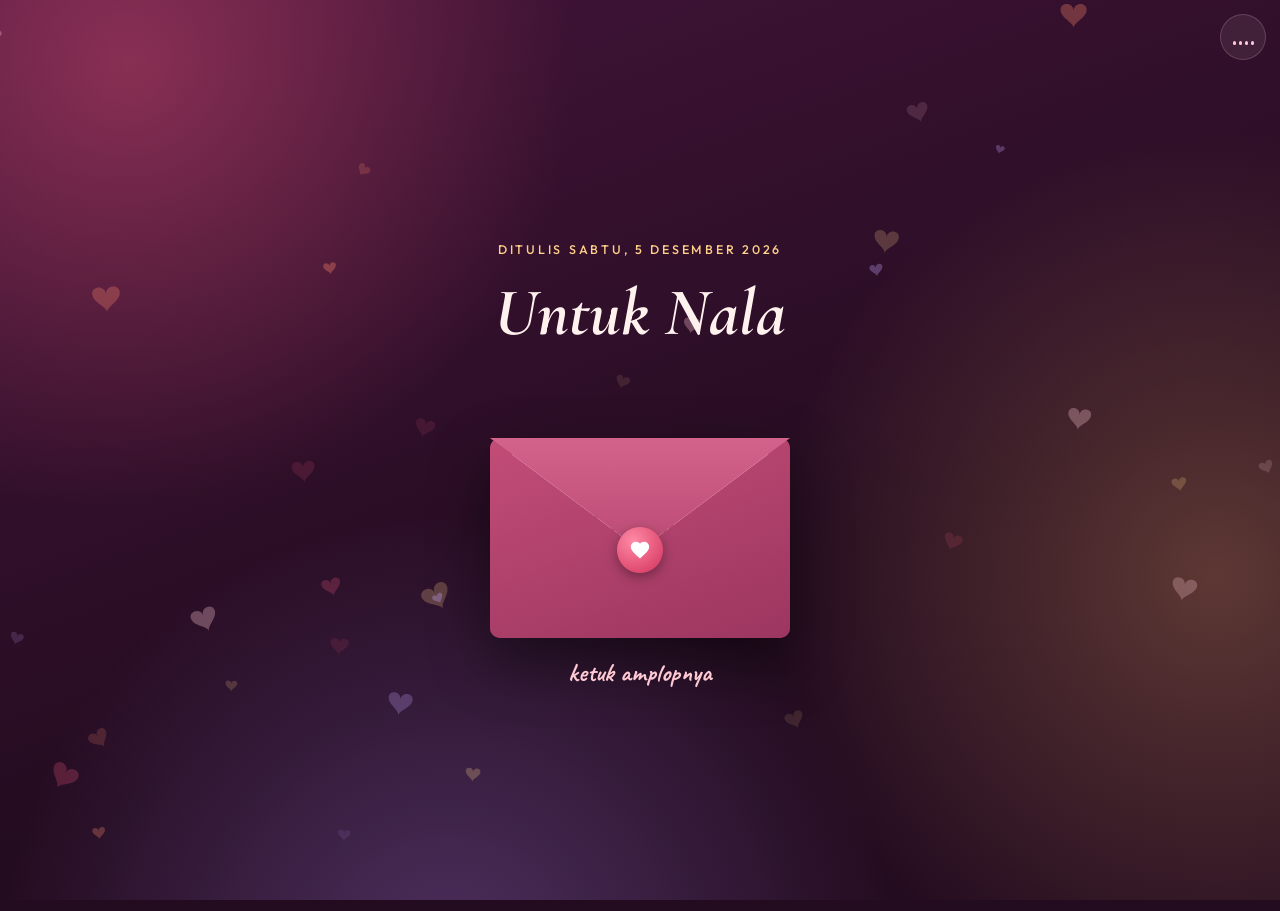
==== commit e0c791c0: "Add files via upload" ====
--- a/index.html
+++ b/index.html
@@ -1,8 +1,197 @@
-<!doctype html><html lang="id"><head><meta charset="utf-8"><meta name="viewport" content="width=device-width,initial-scale=1,viewport-fit=cover"><meta name="theme-color" content="#24152f"><title>Untuk Nala — A Little Universe</title><link rel="stylesheet" href="style.css">
+<!doctype html><html><head><meta charset=utf8><meta name=viewport content="width=device-width,initial-scale=1,viewport-fit=cover"><style>:root{color-scheme:light;box-sizing:border-box;padding-top:env(safe-area-inset-top,0px);padding-bottom:env(safe-area-inset-bottom,0px)}html{scroll-padding-top:env(safe-area-inset-top,0px)}body{margin:0;padding:0;font:14px -apple-system,BlinkMacSystemFont,sans-serif;background:#fff;color:#000}img{max-width:100%}[hidden]:not([hidden=until-found i]){display:none!important}</style></head><body>
+<title>Untuk Nala</title>
+<meta name="claude:viewport-fit-sides" content="cover">
 <link rel="preconnect" href="https://fonts.googleapis.com">
 <link rel="preconnect" href="https://fonts.gstatic.com" crossorigin>
 <link rel="stylesheet" href="https://fonts.googleapis.com/css2?family=Cormorant+Garamond:ital,wght@0,500;0,700;1,500;1,700&family=Caveat:wght@500;700&family=Outfit:wght@400;500;600&display=swap">
-</head><body>
+<style>
+/* Layout: satu layar penuh per tahap (amplop, pesan, alasan, pertanyaan, jawaban).
+   Konten di tengah, partikel hati/kelopak/kunang-kunang di belakang, warna latar berubah mengikuti suasana. */
+@property --o1 { syntax: '<color>'; inherits: true; initial-value: #ff5d83; }
+@property --o2 { syntax: '<color>'; inherits: true; initial-value: #ffb36b; }
+@property --o3 { syntax: '<color>'; inherits: true; initial-value: #b58cff; }
+
+:root {
+  color-scheme: dark;
+  --bg: #240c20;
+  --bg2: #44143a;
+  --panel: rgba(255, 232, 238, 0.08);
+  --panel-line: rgba(255, 200, 215, 0.2);
+  --ink: #fff1ee;
+  --ink-soft: #e9c4cd;
+  --rose: #ff5d83;
+  --coral: #ff8a6b;
+  --blush: #ffc9d4;
+  --gold: #ffd08a;
+  --lilac: #c9a6ff;
+  --font-display: "Cormorant Garamond", Georgia, serif;
+  --font-hand: "Caveat", "Segoe Script", cursive;
+  --font-body: "Outfit", system-ui, -apple-system, "Segoe UI", sans-serif;
+}
+*, *::before, *::after { box-sizing: border-box; }
+html, body { height: 100%; }
+body {
+  margin: 0;
+  background: var(--bg);
+  color: var(--ink);
+  font: 400 16px/1.6 var(--font-body);
+  overflow: hidden;
+  --o1: #ff5d83; --o2: #ffb36b; --o3: #b58cff;
+  transition: --o1 1.4s, --o2 1.4s, --o3 1.4s;
+}
+body[data-mood="calm"] { --o1: #7b73ff; --o2: #d98ab0; --o3: #4fa3c7; }
+body[data-mood="wait"] { --o1: #ffb347; --o2: #d1607a; --o3: #8f6bff; }
+
+.backdrop { position: fixed; inset: 0; z-index: 0; overflow: hidden; background: linear-gradient(160deg, var(--bg2), var(--bg) 62%); }
+.orb { position: absolute; width: 70vmax; height: 70vmax; border-radius: 50%; opacity: 0.38; animation: drift 24s ease-in-out infinite alternate; }
+.o1 { left: -25vmax; top: -30vmax; background: radial-gradient(closest-side, var(--o1), transparent); }
+.o2 { right: -30vmax; top: 10vmax; background: radial-gradient(closest-side, var(--o2), transparent); animation-duration: 30s; animation-delay: -8s; opacity: 0.26; }
+.o3 { left: 0; bottom: -40vmax; background: radial-gradient(closest-side, var(--o3), transparent); animation-duration: 36s; animation-delay: -15s; opacity: 0.28; }
+@keyframes drift { to { transform: translate(8vmax, 6vmax) scale(1.12); } }
+
+canvas { position: fixed; inset: 0; width: 100%; height: 100%; pointer-events: none; }
+#bg { z-index: 1; }
+#fx { z-index: 20; }
+
+.app { position: relative; z-index: 2; height: 100%; }
+.screen {
+  position: absolute; inset: 0; display: flex;
+  overflow-y: auto; overflow-x: hidden;
+  padding-top: 68px; padding-bottom: 36px;
+  padding-left: max(16px, env(safe-area-inset-left, 0px));
+  padding-right: max(16px, env(safe-area-inset-right, 0px));
+  opacity: 0; visibility: hidden; pointer-events: none;
+  transform: translateY(18px) scale(0.985); filter: blur(10px);
+  transition: opacity .6s, transform .7s cubic-bezier(.2,.8,.2,1), filter .6s, visibility 0s .7s;
+}
+.screen.active { opacity: 1; visibility: visible; pointer-events: auto; transform: none; filter: none; transition-delay: 0s; }
+.inner { margin: auto; width: 100%; max-width: 560px; display: grid; gap: 20px; justify-items: center; text-align: center; min-width: 0; }
+
+.rise { width: 100%; display: grid; justify-items: center; gap: 14px; }
+.screen.active .rise { animation: rise .85s cubic-bezier(.2,.8,.2,1) both; animation-delay: calc(var(--i, 0) * 110ms + 150ms); }
+@keyframes rise { from { opacity: 0; transform: translateY(24px); } }
+.w { display: inline-block; }
+.screen.active .w { animation: wordIn .9s cubic-bezier(.2,.8,.2,1) both; animation-delay: calc(var(--w, 0) * 150ms + 250ms); }
+@keyframes wordIn { from { opacity: 0; transform: translateY(.6em) rotate(4deg); filter: blur(8px); } }
+
+.eyebrow { margin: 0; font: 500 .78rem/1.2 var(--font-body); letter-spacing: .22em; text-transform: uppercase; color: var(--gold); }
+.display { margin: 0; font: italic 700 clamp(2.5rem, 9vw, 4.2rem)/1.04 var(--font-display); text-wrap: balance; color: var(--ink); }
+.display.big { font-size: clamp(2.7rem, 10vw, 4.8rem); }
+.hand { margin: 0; font: 700 1.6rem/1.2 var(--font-hand); color: var(--blush); }
+.note { margin: 0; color: var(--ink-soft); font-size: .92rem; max-width: 34ch; text-wrap: balance; }
+
+.panel { width: 100%; background: var(--panel); border: 1px solid var(--panel-line); border-radius: 24px; padding: 26px 24px; backdrop-filter: blur(12px); -webkit-backdrop-filter: blur(12px); box-shadow: 0 20px 50px -24px rgba(0,0,0,.6); }
+.msg { text-align: left; }
+.typed { min-height: 11.5em; font: 500 1.28rem/1.55 var(--font-display); color: var(--ink); }
+.typed p { margin: 0 0 .7em; }
+.caret { display: inline-block; width: 2px; height: 1.05em; margin-left: 2px; vertical-align: -.15em; background: var(--rose); animation: blink .9s steps(1) infinite; }
+@keyframes blink { 50% { opacity: 0; } }
+.sign { text-align: right; margin-top: 6px; }
+
+.btn { font: 600 1rem/1 var(--font-body); border: 0; border-radius: 999px; padding: 16px 28px; min-height: 52px; cursor: pointer; color: var(--ink); position: relative; -webkit-tap-highlight-color: transparent; transition: scale .25s cubic-bezier(.2,.9,.3,1.4), box-shadow .25s, background .25s, border-color .25s, opacity .25s; }
+.btn:hover { scale: 1.04; }
+.btn:active { scale: .96; }
+.btn:disabled { opacity: .4; cursor: not-allowed; scale: 1; }
+.btn:focus-visible, .chip:focus-visible, .music:focus-visible, .env:focus-visible, textarea:focus-visible { outline: 3px solid var(--gold); outline-offset: 3px; }
+.btn-yes { background: linear-gradient(135deg, var(--rose), var(--coral)); box-shadow: 0 14px 34px -8px rgba(255,93,131,.7); overflow: hidden; font-size: 1.2rem; padding: 20px 44px; animation: beat 1.7s ease-in-out infinite; }
+.btn-yes::after { content: ""; position: absolute; inset: 0; background: linear-gradient(100deg, transparent 30%, rgba(255,255,255,.5) 50%, transparent 70%); transform: translateX(-130%); animation: shine 3.2s ease-in-out infinite; }
+.btn-yes:hover { animation-play-state: paused; box-shadow: 0 18px 44px -6px rgba(255,93,131,.9); }
+@keyframes beat { 0%, 100% { transform: scale(1); } 14% { transform: scale(1.06); } 28% { transform: scale(1); } 42% { transform: scale(1.04); } }
+@keyframes shine { 0%, 55% { transform: translateX(-130%); } 100% { transform: translateX(130%); } }
+.btn-soft { background: rgba(255, 201, 212, .16); border: 1px solid var(--panel-line); }
+.btn-soft:hover { background: rgba(255, 201, 212, .26); }
+.btn-ghost { background: transparent; border: 1px solid var(--panel-line); color: var(--ink-soft); }
+.btn-ghost:hover { border-color: var(--blush); color: var(--ink); }
+.btn-maybe { background: rgba(255, 208, 138, .14); border: 1px solid rgba(255, 208, 138, .45); color: var(--gold); }
+.btn-maybe:hover { background: rgba(255, 208, 138, .24); }
+.row { display: flex; flex-wrap: wrap; justify-content: center; gap: 12px; width: 100%; }
+.choices { display: grid; gap: 16px; justify-items: center; width: 100%; }
+
+.music { position: fixed; z-index: 30; top: calc(14px + env(safe-area-inset-top, 0px)); right: max(14px, env(safe-area-inset-right, 0px)); width: 46px; height: 46px; border-radius: 50%; border: 1px solid var(--panel-line); background: var(--panel); backdrop-filter: blur(10px); -webkit-backdrop-filter: blur(10px); color: var(--blush); cursor: pointer; display: grid; place-items: center; }
+.bars { display: flex; align-items: flex-end; gap: 3px; height: 16px; }
+.bars i { width: 3px; height: 4px; border-radius: 2px; background: currentColor; }
+.music.on .bars i { animation: eq 1s ease-in-out infinite; }
+.music.on .bars i:nth-child(2) { animation-delay: -.3s; }
+.music.on .bars i:nth-child(3) { animation-delay: -.6s; }
+.music.on .bars i:nth-child(4) { animation-delay: -.15s; }
+@keyframes eq { 0%, 100% { height: 4px; } 50% { height: 16px; } }
+
+/* amplop */
+.env-wrap { perspective: 900px; padding-top: 70px; }
+.env { position: relative; display: block; width: min(300px, 78vw); aspect-ratio: 3 / 2; padding: 0; border: 0; background: none; cursor: pointer; animation: floaty 4s ease-in-out infinite; filter: drop-shadow(0 24px 30px rgba(0,0,0,.45)); -webkit-tap-highlight-color: transparent; }
+@keyframes floaty { 50% { transform: translateY(-10px) rotate(-1deg); } }
+.env-back { position: absolute; inset: 0; border-radius: 10px; background: #8a2c52; }
+.letter { position: absolute; left: 7%; right: 7%; top: 6%; height: 84%; z-index: 1; display: grid; place-content: center; gap: 2px; text-align: center; border-radius: 8px; background: #fff1ea; color: #5a1f3c; box-shadow: 0 6px 18px rgba(0,0,0,.25); transition: transform 1s cubic-bezier(.3,.8,.3,1) .35s; }
+.letter .hand { color: #b23a63; font-size: 2.1rem; }
+.letter small { font: 500 .8rem var(--font-body); letter-spacing: .16em; text-transform: uppercase; }
+.pocket { position: absolute; inset: 0; z-index: 2; border-radius: 10px; background: linear-gradient(160deg, #c24d77, #9c3660); clip-path: polygon(0 0, 50% 56%, 100% 0, 100% 100%, 0 100%); }
+.flap { position: absolute; left: 0; right: 0; top: 0; height: 56%; z-index: 3; transform-origin: 50% 0; background: linear-gradient(#d4638b, #bb4b74); clip-path: polygon(0 0, 100% 0, 50% 100%); transition: transform .7s cubic-bezier(.5,0,.2,1), z-index 0s .3s; }
+.seal { position: absolute; z-index: 4; left: 50%; top: 56%; translate: -50% -50%; width: 46px; height: 46px; border-radius: 50%; display: grid; place-items: center; color: #fff; background: radial-gradient(circle at 35% 30%, #ff8aa6, #d2305b); box-shadow: 0 4px 12px rgba(0,0,0,.35); animation: beat 1.7s ease-in-out infinite; transition: opacity .4s; }
+.env.open { animation: none; }
+.env.open .flap { transform: rotateX(180deg); z-index: 0; }
+.env.open .letter { transform: translateY(-62%); }
+.env.open .seal { opacity: 0; animation: none; }
+
+/* kartu alasan */
+.rcard { text-align: left; display: grid; gap: 10px; min-height: 220px; align-content: center; }
+.rcard.swap { animation: cardIn .6s cubic-bezier(.2,.8,.2,1) both; }
+@keyframes cardIn { from { opacity: 0; transform: translateX(var(--dx, 30px)) rotate(var(--rot, 2deg)); } }
+.rcard .ico { color: var(--rose); display: inline-flex; animation: beat 1.7s ease-in-out infinite; width: fit-content; }
+.rcard h2 { margin: 0; font: italic 700 clamp(1.8rem, 6vw, 2.3rem)/1.1 var(--font-display); }
+.rcard p { margin: 0; color: var(--ink-soft); font-size: 1.05rem; }
+.dots { display: flex; gap: 8px; align-items: center; }
+.dots span { width: 8px; height: 8px; border-radius: 8px; background: var(--panel-line); transition: width .4s, background .4s; }
+.dots span.on { width: 24px; background: var(--rose); }
+
+/* tahap tolak */
+.chips { display: flex; flex-wrap: wrap; justify-content: center; gap: 10px; }
+.chip { font: 500 .92rem/1.2 var(--font-body); color: var(--ink); background: transparent; border: 1px solid var(--panel-line); border-radius: 999px; padding: 11px 16px; min-height: 44px; cursor: pointer; transition: background .25s, border-color .25s, scale .25s; }
+.chip:hover { border-color: var(--blush); }
+.chip[aria-pressed="true"] { background: rgba(255, 93, 131, .28); border-color: var(--rose); }
+textarea { width: 100%; min-height: 120px; resize: vertical; padding: 16px; font: 400 1rem/1.5 var(--font-body); color: var(--ink); background: rgba(0,0,0,.22); border: 1px solid var(--panel-line); border-radius: 18px; }
+textarea::placeholder { color: rgba(233, 196, 205, .6); }
+.count { margin: 0; text-align: right; width: 100%; font-size: .8rem; color: var(--ink-soft); font-variant-numeric: tabular-nums; }
+.quote { width: 100%; text-align: left; margin: 0; padding: 16px 18px; border-left: 3px solid var(--blush); background: rgba(0,0,0,.2); border-radius: 0 16px 16px 0; color: var(--ink-soft); overflow-wrap: anywhere; }
+.quote b { display: block; font: 500 .72rem var(--font-body); letter-spacing: .18em; text-transform: uppercase; color: var(--gold); margin-bottom: 4px; }
+
+/* tahap terima */
+.bigheart { color: var(--rose); width: 96px; height: 96px; animation: beat 1.2s ease-in-out infinite; filter: drop-shadow(0 0 22px rgba(255,93,131,.8)); }
+.stats { display: grid; gap: 10px; justify-items: center; }
+.stats p { margin: 0; }
+.timer { font: italic 700 2.2rem/1.1 var(--font-display); font-variant-numeric: tabular-nums; color: var(--gold); }
+.since { color: var(--ink-soft); font-size: .92rem; }
+.meter { width: 100%; display: grid; gap: 8px; margin-top: 8px; font-size: .9rem; color: var(--ink-soft); }
+.meter .bar { height: 14px; border-radius: 999px; background: rgba(0,0,0,.28); overflow: hidden; }
+.meter .bar i { display: block; height: 100%; width: 0; border-radius: 999px; background: linear-gradient(90deg, var(--rose), var(--gold)); transition: width 2.4s cubic-bezier(.3,.7,.2,1); }
+.meter b { font-variant-numeric: tabular-nums; color: var(--ink); }
+
+#waitInfo { display: none; }
+#waitInfo.show { display: grid; }
+
+.toast { position: fixed; z-index: 40; left: 50%; bottom: calc(24px + env(safe-area-inset-bottom, 0px)); translate: -50% 20px; opacity: 0; pointer-events: none; max-width: calc(100vw - 32px); padding: 12px 20px; border-radius: 999px; background: rgba(20, 6, 18, .92); border: 1px solid var(--panel-line); color: var(--ink); font-size: .92rem; transition: opacity .35s, translate .35s; text-align: center; }
+.toast.show { opacity: 1; translate: -50% 0; }
+.fallback { position: fixed; z-index: 35; left: max(16px, env(safe-area-inset-left, 0px)); right: max(16px, env(safe-area-inset-right, 0px)); bottom: calc(76px + env(safe-area-inset-bottom, 0px)); min-height: 80px; }
+
+
+/* Kotak kejutan 3D */
+.gift3d{position:relative;width:190px;height:170px;border:0;background:transparent;cursor:pointer;perspective:700px;filter:drop-shadow(0 22px 22px rgba(0,0,0,.35));animation:floaty 3.5s ease-in-out infinite}
+.gift-body{position:absolute;left:25px;right:25px;bottom:10px;height:105px;border-radius:8px 8px 14px 14px;background:linear-gradient(135deg,#ff8aa6,#b72f68);box-shadow:inset -12px 0 20px rgba(70,0,30,.2)}
+.gift-lid{position:absolute;z-index:3;left:17px;right:17px;top:35px;height:34px;border-radius:8px;background:linear-gradient(135deg,#ffd08a,#d88a43);transform-origin:10% 90%;transition:transform .8s cubic-bezier(.2,.8,.2,1)}
+.gift-ribbon-v{position:absolute;z-index:4;left:85px;bottom:10px;width:20px;height:105px;background:linear-gradient(90deg,#ffe3a7,#fff2d1,#e9a85c)}
+.gift-ribbon-h{position:absolute;z-index:4;left:25px;right:25px;bottom:56px;height:17px;background:#ffe3a7}
+.gift-bow{position:absolute;z-index:5;top:7px;left:78px;width:35px;height:35px;border-radius:50%;display:grid;place-items:center;color:#7b2447;background:#ffe3a7;font-size:23px}
+.gift3d.opened .gift-lid{transform:translateY(-48px) rotate(-24deg)}
+.gift3d.opened{animation:none}
+
+@media (max-width: 420px) {
+  .btn-yes { padding: 18px 36px; }
+  .typed { font-size: 1.15rem; }
+}
+@media (prefers-reduced-motion: reduce) {
+  *, *::before, *::after { animation-duration: .01ms !important; animation-iteration-count: 1 !important; animation-delay: 0s !important; transition-duration: .01ms !important; }
+}
+</style>
+
 <div class="backdrop" aria-hidden="true"><i class="orb o1"></i><i class="orb o2"></i><i class="orb o3"></i></div>
 <canvas id="bg" aria-hidden="true"></canvas>
 <canvas id="fx" aria-hidden="true"></canvas>
@@ -58,6 +247,20 @@
     </div>
   </section>
 
+  <!-- 4. Kotak kejutan -->
+  <section class="screen" id="s-gift" data-mood="love" data-bg="hearts">
+    <div class="inner">
+      <p class="eyebrow rise" style="--i:0">Satu kejutan kecil</p>
+      <h2 class="display rise" style="--i:1">Ada sesuatu untukmu</h2>
+      <p class="note rise" style="--i:2">Ketuk kotaknya. Tidak ada hadiah mahal, hanya pesan yang tulus.</p>
+      <button class="gift3d rise" id="giftOpen" type="button" aria-label="Buka kotak kejutan">
+        <span class="gift-lid"></span><span class="gift-body"></span><span class="gift-ribbon-v"></span><span class="gift-ribbon-h"></span><span class="gift-bow">✦</span>
+      </button>
+      <p class="hand" id="giftMessage" hidden>Hal sederhana bisa jadi istimewa saat diberikan dengan tulus. ✨</p>
+      <button class="btn btn-soft" id="giftContinue" type="button" hidden>Lanjut ke pertanyaan</button>
+    </div>
+  </section>
+
   <!-- 4. Pertanyaan -->
   <section class="screen" id="s-ask" data-mood="love" data-bg="hearts">
     <div class="inner">
@@ -79,15 +282,6 @@
   <section class="screen" id="s-yes" data-mood="love" data-bg="hearts">
     <div class="inner">
       <svg class="bigheart rise" style="--i:0" viewBox="0 0 24 24" aria-hidden="true"><path fill="currentColor" d="M12 21.35l-1.45-1.32C5.4 15.36 2 12.28 2 8.5 2 5.42 4.42 3 7.5 3c1.74 0 3.41.81 4.5 2.09C13.09 3.81 14.76 3 16.5 3 19.58 3 22 5.42 22 8.5c0 3.78-3.4 6.86-8.55 11.54L12 21.35z"/></svg>
-      <div class="gift-stage rise" style="--i:1">
-        <button class="gift" id="giftBox" type="button" aria-label="Buka kotak kejutan" aria-expanded="false">
-          <span class="gift-glow"></span><span class="gift-surprise" aria-hidden="true">✦<b>♡</b>✦</span>
-          <span class="gift-lid"><i class="gift-bow"></i></span>
-          <span class="gift-body"><i class="gift-ribbon"></i></span>
-          <span class="gift-shadow"></span>
-        </button>
-        <p class="gift-hint" id="giftHint">Ada satu kejutan kecil untukmu · ketuk kotaknya</p>
-      </div>
       <h2 class="display big rise" style="--i:1">Yeay! Terima kasih, Nala.</h2>
       <div class="panel msg rise" style="--i:2">
         <div id="yesTyped" class="typed" style="min-height:9em"></div>
@@ -103,9 +297,9 @@
           <b id="meterVal">0%</b>
         </div>
       </div>
-      <p class="note rise" style="--i:4">Tekan salin, lalu kirim ke Yoga ya. Atau cukup screenshot layar ini.</p>
+      <p class="note rise" style="--i:4">Kirim jawabanmu langsung melalui WhatsApp. Pesan akan disiapkan otomatis.</p>
       <div class="row rise" style="--i:5">
-        <button class="btn btn-yes" id="copyYes" type="button" style="font-size:1rem;padding:16px 28px">Salin jawabanku</button>
+        <button class="btn btn-yes" id="copyYes" type="button" style="font-size:1rem;padding:16px 28px">Kirim jawaban via WhatsApp</button>
         <button class="btn btn-ghost" id="restart1" type="button">Ulangi dari awal</button>
       </div>
     </div>
@@ -139,7 +333,7 @@
         <p class="hand sign">— Yoga</p>
       </div>
       <div class="row rise" style="--i:3">
-        <button class="btn btn-soft" id="copyNo" type="button">Salin alasanku</button>
+        <button class="btn btn-soft" id="copyNo" type="button">Kirim alasan via WhatsApp</button>
         <button class="btn btn-ghost" id="changeAns" type="button">Ubah jawabanku</button>
       </div>
     </div>
@@ -156,7 +350,7 @@
         <p class="eyebrow">Aku tunggu sampai</p>
         <p class="since" id="waitDate"></p>
         <p class="timer" id="waitTimer">0 hari 00:00:00</p>
-        <button class="btn btn-soft" id="copyWait" type="button">Salin pesanku</button>
+        <button class="btn btn-soft" id="copyWait" type="button">Kirim pesan via WhatsApp</button>
       </div>
       <div class="row rise" style="--i:5">
         <button class="btn btn-ghost" id="waitBack" type="button">Aku sudah punya jawabannya</button>
@@ -168,6 +362,504 @@
 <div class="toast" id="toast" role="status" aria-live="polite"></div>
 <textarea class="fallback" id="fallback" readonly hidden aria-label="Teks untuk disalin"></textarea>
 
-<script src="script.js" defer></script>
+<script>
+(function () {
+  'use strict';
+
+  /* ===== Isi pesan (mudah diubah) ===== */
+  var CFG = { to: 'Nala', from: 'Yoga', phone: '62881027600357' };
+  function sendWhatsApp(message) {
+    var url = 'https://wa.me/' + CFG.phone + '?text=' + encodeURIComponent(message);
+    window.open(url, '_blank', 'noopener,noreferrer');
+    toast('Pesan sudah disiapkan di WhatsApp. Tekan Kirim untuk mengirimnya.');
+  }
+  var HELLO = [
+    'Hai, Nala.',
+    'Aku Yoga. Aku tidak pandai merangkai kata, jadi aku membuat ini supaya perasaanku sampai dengan caraku sendiri.',
+    'Sejak mengenalmu, hari-hariku terasa lebih berwarna. Ada banyak hal kecil darimu yang diam-diam aku simpan.',
+    'Boleh aku tunjukkan sebagian?'
+  ];
+  var REASONS = [
+    { t: 'Senyummu', d: 'Sederhana, tapi bisa membuat hariku terasa lebih ringan.' },
+    { t: 'Caramu bicara', d: 'Enak didengar, dan aku selalu ingin mendengar lebih lama.' },
+    { t: 'Kamu apa adanya', d: 'Tidak perlu berpura-pura di dekatmu. Itu yang membuatku nyaman.' },
+    { t: 'Tawamu', d: 'Menular. Aku sering ikut tersenyum sendiri setelahnya.' },
+    { t: 'Dan masih banyak lagi', d: 'Terlalu banyak untuk ditulis di sini, jadi aku ceritakan langsung nanti.' }
+  ];
+  var YES_TEXT = [
+    'Aku tidak tahu harus bilang apa selain terima kasih.',
+    'Kamu baru saja membuat hari ini jadi hari terbaikku.',
+    'Aku janji akan berusaha jadi seseorang yang bisa kamu andalkan, dan membuatmu tersenyum sebanyak yang aku bisa.'
+  ];
+  var SORRY_TEXT = [
+    'Terima kasih sudah jujur, Nala, dan sudah membaca sampai sini.',
+    'Maaf kalau perasaanku membuatmu tidak nyaman. Itu bukan niatku.',
+    'Aku menghargai jawabanmu sepenuhnya, dan kamu tidak perlu merasa bersalah. Semoga harimu selalu penuh hal baik.'
+  ];
+  var NO_CHIPS = [
+    'Aku belum siap berpacaran',
+    'Aku belum punya perasaan itu',
+    'Aku sedang fokus ke hal lain',
+    'Aku lebih nyaman berteman',
+    'Aku sudah ada yang lain'
+  ];
+  var WAIT_CHIPS = [
+    { l: 'Besok', n: 1 }, { l: '3 hari lagi', n: 3 }, { l: 'Seminggu', n: 7 }, { l: 'Dua minggu', n: 14 }
+  ];
+
+  /* ===== Util ===== */
+  var $ = function (s, r) { return (r || document).querySelector(s); };
+  var $$ = function (s, r) { return Array.prototype.slice.call((r || document).querySelectorAll(s)); };
+  var reduce = window.matchMedia && matchMedia('(prefers-reduced-motion: reduce)').matches;
+  var sleep = function (ms) { return new Promise(function (r) { setTimeout(r, ms); }); };
+  var rand = function (a, b) { return a + Math.random() * (b - a); };
+  var pick = function (arr) { return arr[Math.floor(Math.random() * arr.length)]; };
+  var pad = function (n) { return (n < 10 ? '0' : '') + n; };
+  var dtf = new Intl.DateTimeFormat('id-ID', { weekday: 'long', day: 'numeric', month: 'long', year: 'numeric', hour: '2-digit', minute: '2-digit' });
+  var dfOnly = new Intl.DateTimeFormat('id-ID', { weekday: 'long', day: 'numeric', month: 'long', year: 'numeric' });
+  function span(ms) {
+    var s = Math.max(0, Math.floor(ms / 1000));
+    var d = Math.floor(s / 86400); s -= d * 86400;
+    var h = Math.floor(s / 3600); s -= h * 3600;
+    var m = Math.floor(s / 60); s -= m * 60;
+    return d + ' hari ' + pad(h) + ':' + pad(m) + ':' + pad(s);
+  }
+  function centerOf(el) { var r = el.getBoundingClientRect(); return { x: r.left + r.width / 2, y: r.top + r.height / 2 }; }
+
+  /* ===== Kanvas ===== */
+  var bg = $('#bg'), fx = $('#fx');
+  var bctx = bg.getContext('2d'), fctx = fx.getContext('2d');
+  var W = 0, H = 0, DPR = 1;
+  var COLORS = ['#ff5d83', '#ffc9d4', '#ff8a6b', '#c9a6ff', '#ffd08a'];
+
+  function resize() {
+    DPR = Math.min(window.devicePixelRatio || 1, 2);
+    W = window.innerWidth; H = window.innerHeight;
+    [bg, fx].forEach(function (c) { c.width = Math.round(W * DPR); c.height = Math.round(H * DPR); });
+    bctx.setTransform(DPR, 0, 0, DPR, 0, 0);
+    fctx.setTransform(DPR, 0, 0, DPR, 0, 0);
+    makeBg();
+  }
+  function heart(ctx, s) {
+    ctx.beginPath();
+    ctx.moveTo(0, -s * 0.15);
+    ctx.bezierCurveTo(0, -s * 0.5, -s * 0.5, -s * 0.5, -s * 0.5, -s * 0.2);
+    ctx.bezierCurveTo(-s * 0.5, s * 0.12, 0, s * 0.28, 0, s * 0.5);
+    ctx.bezierCurveTo(0, s * 0.28, s * 0.5, s * 0.12, s * 0.5, -s * 0.2);
+    ctx.bezierCurveTo(s * 0.5, -s * 0.5, 0, -s * 0.5, 0, -s * 0.15);
+    ctx.closePath();
+  }
+
+  /* partikel latar */
+  var mode = 'hearts', bgp = [];
+  function spawnBg(init) {
+    var p = { x: rand(0, W), y: init ? rand(0, H) : H + 40, s: rand(9, 28), vy: rand(0.25, 0.8), ph: rand(0, 6.28), sw: rand(10, 36), a: rand(0.1, 0.34), rot: rand(-0.5, 0.5), col: pick(COLORS), ang: rand(0, 6.28) };
+    if (mode === 'petals') { p.y = init ? rand(0, H) : -30; p.vy = rand(0.5, 1.2); p.col = pick(['#ffc9d4', '#ff9db5', '#ffd9e0', '#e9b4ff']); p.a = rand(0.25, 0.55); }
+    if (mode === 'fireflies') { p.y = rand(0, H); p.s = rand(2, 4.5); p.col = pick(['#ffd08a', '#ffe9b8', '#ffb36b']); }
+    return p;
+  }
+  function makeBg() {
+    bgp = [];
+    var n = reduce ? 10 : (W < 600 ? 20 : 34);
+    for (var i = 0; i < n; i++) bgp.push(spawnBg(true));
+  }
+  function setMode(m) { if (m !== mode) { mode = m; makeBg(); } }
+
+  function drawBg(t) {
+    bctx.clearRect(0, 0, W, H);
+    for (var i = 0; i < bgp.length; i++) {
+      var p = bgp[i];
+      if (!reduce) {
+        if (mode === 'hearts') { p.y -= p.vy; if (p.y < -40) bgp[i] = p = spawnBg(false); }
+        else if (mode === 'petals') { p.y += p.vy; p.rot += 0.012; if (p.y > H + 40) bgp[i] = p = spawnBg(false); }
+        else { p.ang += rand(-0.08, 0.08); p.x += Math.cos(p.ang) * 0.35; p.y += Math.sin(p.ang) * 0.35; if (p.x < -10) p.x = W + 10; if (p.x > W + 10) p.x = -10; if (p.y < -10) p.y = H + 10; if (p.y > H + 10) p.y = -10; }
+      }
+      var x = p.x + (mode === 'fireflies' ? 0 : Math.sin(t * 0.001 + p.ph) * p.sw);
+      bctx.save();
+      bctx.translate(x, p.y);
+      if (mode === 'hearts') {
+        bctx.rotate(p.rot + Math.sin(t * 0.0008 + p.ph) * 0.2);
+        bctx.globalAlpha = p.a; bctx.fillStyle = p.col; heart(bctx, p.s); bctx.fill();
+      } else if (mode === 'petals') {
+        bctx.rotate(p.rot); bctx.globalAlpha = p.a; bctx.fillStyle = p.col;
+        bctx.beginPath(); bctx.ellipse(0, 0, p.s * 0.32, p.s * 0.6, 0, 0, 6.2832); bctx.fill();
+      } else {
+        var pulse = 0.5 + 0.5 * Math.sin(t * 0.002 + p.ph);
+        bctx.fillStyle = p.col;
+        bctx.globalAlpha = 0.12 * pulse; bctx.beginPath(); bctx.arc(0, 0, p.s * 5, 0, 6.2832); bctx.fill();
+        bctx.globalAlpha = 0.5 + 0.5 * pulse; bctx.beginPath(); bctx.arc(0, 0, p.s * 0.7, 0, 6.2832); bctx.fill();
+      }
+      bctx.restore();
+    }
+  }
+
+  /* partikel efek */
+  var fxp = [];
+  function push(p) { if (fxp.length < 700) fxp.push(p); }
+  function addConfetti(x, y, n, spread, up) {
+    n = reduce ? Math.ceil(n / 3) : n;
+    for (var i = 0; i < n; i++) {
+      var a = rand(0, 6.2832), v = rand(2, spread || 9);
+      push({ t: 'conf', x: x, y: y, vx: Math.cos(a) * v, vy: Math.sin(a) * v - (up || 3), g: 0.14, drag: 0.985, life: rand(110, 190), max: 190, s: rand(5, 10), rot: rand(0, 6.28), vr: rand(-0.3, 0.3), col: pick(COLORS) });
+    }
+  }
+  function addRain(n) {
+    n = reduce ? 2 : n;
+    for (var i = 0; i < n; i++) {
+      push({ t: 'conf', x: rand(0, W), y: -12, vx: rand(-1, 1), vy: rand(2, 4.5), g: 0.03, drag: 0.995, life: 320, max: 320, s: rand(6, 11), rot: rand(0, 6.28), vr: rand(-0.2, 0.2), col: pick(COLORS) });
+    }
+  }
+  function addHearts(x, y, n) {
+    n = reduce ? Math.ceil(n / 2) : n;
+    for (var i = 0; i < n; i++) {
+      push({ t: 'heart', x: x + rand(-8, 8), y: y, vx: rand(-1.6, 1.6), vy: rand(-3.6, -1.4), g: -0.012, drag: 0.99, life: rand(70, 120), max: 120, s: rand(10, 22), rot: rand(-0.5, 0.5), vr: rand(-0.04, 0.04), col: pick(COLORS) });
+    }
+  }
+  function addSparks(x, y, n) {
+    n = reduce ? 3 : n;
+    for (var i = 0; i < n; i++) {
+      var a = rand(0, 6.2832), v = rand(1, 4);
+      push({ t: 'spark', x: x, y: y, vx: Math.cos(a) * v, vy: Math.sin(a) * v, g: 0.03, drag: 0.96, life: rand(25, 50), max: 50, s: rand(1.5, 3), col: pick(['#ffd08a', '#fff1ee', '#ffc9d4']) });
+    }
+  }
+  function firework(x, y) {
+    var col = pick(COLORS), n = reduce ? 14 : 46;
+    for (var i = 0; i < n; i++) {
+      var a = (i / n) * 6.2832, v = rand(2.5, 5.5);
+      push({ t: 'spark', x: x, y: y, vx: Math.cos(a) * v, vy: Math.sin(a) * v, g: 0.05, drag: 0.965, life: rand(45, 75), max: 75, s: rand(2, 3.2), col: i % 3 ? col : '#fff1ee', trail: true });
+    }
+    addHearts(x, y, 4);
+  }
+  function drawFx() {
+    fctx.clearRect(0, 0, W, H);
+    for (var i = fxp.length - 1; i >= 0; i--) {
+      var p = fxp[i];
+      p.vx *= p.drag; p.vy = p.vy * p.drag + p.g; p.x += p.vx; p.y += p.vy; p.life--;
+      if (p.rot !== undefined) p.rot += p.vr || 0;
+      if (p.life <= 0 || p.y > H + 40 || p.y < -80) { fxp.splice(i, 1); continue; }
+      var a = Math.min(1, p.life / (p.max * 0.4));
+      fctx.save(); fctx.globalAlpha = a; fctx.translate(p.x, p.y);
+      if (p.t === 'conf') {
+        fctx.rotate(p.rot); fctx.scale(1, Math.cos(p.rot * 2)); fctx.fillStyle = p.col; fctx.fillRect(-p.s / 2, -p.s / 4, p.s, p.s / 2);
+      } else if (p.t === 'heart') {
+        fctx.rotate(p.rot); fctx.fillStyle = p.col; heart(fctx, p.s); fctx.fill();
+      } else {
+        fctx.fillStyle = p.col;
+        if (p.trail) { fctx.strokeStyle = p.col; fctx.lineWidth = p.s * 0.8; fctx.beginPath(); fctx.moveTo(0, 0); fctx.lineTo(-p.vx * 2.2, -p.vy * 2.2); fctx.stroke(); }
+        fctx.beginPath(); fctx.arc(0, 0, p.s, 0, 6.2832); fctx.fill();
+      }
+      fctx.restore();
+    }
+  }
+  function frame(t) {
+    if (!document.hidden) { drawBg(t); drawFx(); }
+    requestAnimationFrame(frame);
+  }
+
+  /* ===== Musik (kotak musik sintetis) ===== */
+  var actx = null, musicOn = false, mTimer = null, mStep = 0, mNext = 0;
+  var SCALE = [261.63, 293.66, 329.63, 392.0, 440.0, 523.25, 587.33, 659.25];
+  var MELODY = [4, 2, 0, 2, 5, 4, 2, 1, 0, 2, 4, 5, 7, 5, 4, 2, 3, 2, 0, 1, 2, 4, 2, 0];
+  function note(f, t, g) {
+    var o = actx.createOscillator(), o2 = actx.createOscillator(), gn = actx.createGain();
+    o.type = 'sine'; o.frequency.value = f; o2.type = 'triangle'; o2.frequency.value = f * 2;
+    var g2 = actx.createGain(); g2.gain.value = 0.25;
+    o.connect(gn); o2.connect(g2); g2.connect(gn); gn.connect(actx.destination);
+    gn.gain.setValueAtTime(0.0001, t);
+    gn.gain.linearRampToValueAtTime(g, t + 0.01);
+    gn.gain.exponentialRampToValueAtTime(0.0001, t + 1.5);
+    o.start(t); o2.start(t); o.stop(t + 1.6); o2.stop(t + 1.6);
+  }
+  function startMusic() {
+    try {
+      actx = actx || new (window.AudioContext || window.webkitAudioContext)();
+      if (actx.resume) actx.resume();
+      musicOn = true; mNext = actx.currentTime + 0.05;
+      clearInterval(mTimer);
+      mTimer = setInterval(function () {
+        while (mNext < actx.currentTime + 0.7) {
+          note(SCALE[MELODY[mStep % MELODY.length]], mNext, 0.05);
+          if (mStep % 8 === 0) note(130.81, mNext, 0.045);
+          mStep++; mNext += 0.5;
+        }
+      }, 200);
+    } catch (e) { musicOn = false; }
+    syncMusicBtn();
+  }
+  function stopMusic() { musicOn = false; clearInterval(mTimer); syncMusicBtn(); }
+  function syncMusicBtn() {
+    var b = $('#music'); b.classList.toggle('on', musicOn);
+    b.setAttribute('aria-pressed', String(musicOn));
+    b.setAttribute('aria-label', musicOn ? 'Matikan musik' : 'Putar musik');
+  }
+  function chime(freqs) {
+    if (!actx || !musicOn) return;
+    var t = actx.currentTime + 0.02;
+    freqs.forEach(function (f, i) { note(f, t + i * 0.12, 0.07); });
+  }
+  $('#music').addEventListener('click', function () { musicOn ? stopMusic() : startMusic(); });
+  document.addEventListener('visibilitychange', function () {
+    if (!actx) return;
+    try { if (document.hidden) actx.suspend(); else if (musicOn) actx.resume(); } catch (e) {}
+  });
+
+  /* ===== Toast & salin ===== */
+  var toastT = null;
+  function toast(msg) {
+    var el = $('#toast'); el.textContent = msg; el.classList.add('show');
+    clearTimeout(toastT); toastT = setTimeout(function () { el.classList.remove('show'); }, 2600);
+  }
+  function copyText(text) {
+    var done = function () { toast('Tersalin. Kirim ke Yoga ya.'); };
+    var fail = function () {
+      var box = $('#fallback'); box.value = text; box.hidden = false; box.focus(); box.select();
+      toast('Tekan lama pada teks yang tersorot, lalu salin.');
+    };
+    try {
+      if (navigator.clipboard && navigator.clipboard.writeText) navigator.clipboard.writeText(text).then(done, fail);
+      else fail();
+    } catch (e) { fail(); }
+  }
+  $('#fallback').addEventListener('blur', function () { this.hidden = true; });
+
+  /* ===== Efek mengetik ===== */
+  var activeTyper = null;
+  function typer(box, paras, speed) {
+    var st = { skip: false, stop: false, finished: false };
+    box.textContent = '';
+    var ps = paras.map(function () { var p = document.createElement('p'); box.appendChild(p); return p; });
+    var caret = document.createElement('span'); caret.className = 'caret';
+    function finish() { ps.forEach(function (p, i) { p.textContent = paras[i]; }); st.finished = true; }
+    st.done = (async function () {
+      for (var i = 0; i < paras.length; i++) {
+        var t = paras[i], tn = document.createTextNode('');
+        ps[i].textContent = ''; ps[i].appendChild(tn); ps[i].appendChild(caret);
+        for (var k = 1; k <= t.length; k++) {
+          if (st.stop) return;
+          if (st.skip) { finish(); return; }
+          tn.data = t.slice(0, k);
+          var ch = t.charAt(k - 1);
+          await sleep(speed + (',.?!'.indexOf(ch) > -1 ? 140 : 0));
+        }
+        await sleep(260);
+      }
+      caret.remove(); st.finished = true;
+    })();
+    return st;
+  }
+
+  /* ===== Navigasi layar ===== */
+  var cur = null, timers = [];
+  var hooks = {};
+  function clearTimers() {
+    timers.forEach(function (t) { clearInterval(t); clearTimeout(t); });
+    timers = [];
+    if (activeTyper) activeTyper.stop = true;
+  }
+  function go(id) {
+    var next = $('#s-' + id);
+    if (!next || next === cur) return;
+    clearTimers();
+    if (cur) cur.classList.remove('active');
+    next.classList.add('active'); next.scrollTop = 0; cur = next;
+    document.body.setAttribute('data-mood', next.getAttribute('data-mood') || 'love');
+    setMode(next.getAttribute('data-bg') || 'hearts');
+    if (hooks[id]) hooks[id]();
+  }
+
+  /* ===== Tahap 1: amplop ===== */
+  var opening = false;
+  $('#env').addEventListener('click', async function () {
+    if (opening) return; opening = true;
+    this.classList.add('open'); $('#envHint').textContent = 'sebentar ya...';
+    startMusic(); chime([659, 784, 988]);
+    var c = centerOf(this); addHearts(c.x, c.y - 40, 10); addSparks(c.x, c.y - 60, 18);
+    await sleep(1900);
+    go('hello'); opening = false;
+  });
+  $('#today').textContent = 'Ditulis ' + dfOnly.format(new Date());
+
+  /* ===== Tahap 2: pesan ===== */
+  hooks.hello = function () {
+    var t = activeTyper = typer($('#typed'), HELLO, 26);
+    var b = $('#helloBtn'); b.textContent = 'Lewati';
+    t.done.then(function () { if (!t.stop) b.textContent = 'Tunjukkan'; });
+  };
+  $('#helloBtn').addEventListener('click', function () {
+    if (activeTyper && !activeTyper.finished) activeTyper.skip = true;
+    else go('reasons');
+  });
+
+  /* ===== Tahap 3: alasan ===== */
+  var ri = 0, dotsBox = $('#dots');
+  REASONS.forEach(function () { dotsBox.appendChild(document.createElement('span')); });
+  function renderReason(dir) {
+    var r = REASONS[ri], card = $('#rcard');
+    $('#rt').textContent = r.t; $('#rd').textContent = r.d;
+    card.style.setProperty('--dx', (dir >= 0 ? 36 : -36) + 'px');
+    card.style.setProperty('--rot', (dir >= 0 ? 2 : -2) + 'deg');
+    card.classList.remove('swap'); void card.offsetWidth; card.classList.add('swap');
+    $$('span', dotsBox).forEach(function (d, i) { d.classList.toggle('on', i === ri); });
+    $('#rprev').style.visibility = ri === 0 ? 'hidden' : 'visible';
+    $('#rnext').textContent = ri === REASONS.length - 1 ? 'Ke pertanyaanku' : 'Berikutnya';
+    var c = centerOf(card); addHearts(c.x, c.y, 5);
+  }
+  hooks.reasons = function () { ri = 0; renderReason(1); };
+  $('#rprev').addEventListener('click', function () { if (ri > 0) { ri--; renderReason(-1); } });
+  $('#rnext').addEventListener('click', function () {
+    if (ri < REASONS.length - 1) { ri++; renderReason(1); } else go('gift');
+  });
+
+  $('#giftOpen').addEventListener('click', function () {
+    this.classList.add('opened');
+    $('#giftMessage').hidden = false;
+    $('#giftContinue').hidden = false;
+    addConfetti(W * .5, H * .42, 34, 8, 3);
+    addHearts(W * .5, H * .35, 12);
+  });
+  $('#giftContinue').addEventListener('click', function () { go('ask'); });
+
+  /* ===== Tahap 4: pertanyaan ===== */
+  (function () {
+    var box = $('#askTitle');
+    (CFG.to + ', maukah kamu jadi pacarku?').split(' ').forEach(function (w, i, a) {
+      var s = document.createElement('span'); s.className = 'w'; s.style.setProperty('--w', i); s.textContent = w;
+      box.appendChild(s); if (i < a.length - 1) box.appendChild(document.createTextNode(' '));
+    });
+  })();
+  hooks.ask = function () {
+    timers.push(setInterval(function () {
+      var y = $('#yes'); if (!y) return; var c = centerOf(y);
+      addSparks(c.x + rand(-70, 70), c.y + rand(-26, 26), 2);
+    }, 700));
+  };
+  $('#yes').addEventListener('click', function () {
+    var c = centerOf(this); addConfetti(c.x, c.y, 60, 11, 4); addHearts(c.x, c.y, 14); chime([523, 659, 784, 1047, 1319]);
+    setTimeout(function () { go('yes'); }, 650);
+  });
+  $('#no').addEventListener('click', function () { go('no'); });
+  $('#maybe').addEventListener('click', function () { go('wait'); });
+
+  /* ===== 5a: terima ===== */
+  var acceptedAt = null;
+  hooks.yes = function () {
+    acceptedAt = new Date();
+    $('#since').textContent = dtf.format(acceptedAt);
+    activeTyper = typer($('#yesTyped'), YES_TEXT, 24);
+    var tm = $('#timer');
+    var tick = function () { tm.textContent = span(Date.now() - acceptedAt.getTime()); };
+    tick(); timers.push(setInterval(tick, 1000));
+    var fill = $('#meterFill'), val = $('#meterVal');
+    fill.style.transition = 'none'; fill.style.width = '0'; void fill.offsetWidth; fill.style.transition = '';
+    val.textContent = '0%';
+    timers.push(setTimeout(function () {
+      fill.style.width = '100%';
+      var t0 = performance.now();
+      var iv = setInterval(function () {
+        var k = Math.min(1, (performance.now() - t0) / 2400);
+        val.textContent = Math.round(k * 100) + '%' + (k >= 1 ? ' dan masih naik' : '');
+        if (k >= 1) clearInterval(iv);
+      }, 40);
+      timers.push(iv);
+    }, 600));
+    var n = 0;
+    addRain(40);
+    timers.push(setInterval(function () { if (n++ < 30) addRain(5); }, 120));
+    timers.push(setInterval(function () { firework(rand(W * 0.15, W * 0.85), rand(H * 0.12, H * 0.5)); }, 1100));
+    timers.push(setTimeout(function () { firework(W * 0.5, H * 0.25); }, 250));
+  };
+  $('#copyYes').addEventListener('click', function () {
+    sendWhatsApp('Halo Yoga! Aku, Nala, menerima perasaanmu. Terima kasih sudah membuat halaman ini untukku. (' + dtf.format(acceptedAt || new Date()) + ')');
+  });
+  $('#restart1').addEventListener('click', restart);
+
+  /* ===== 5b: tolak ===== */
+  var chosen = [], reasonText = '';
+  var chipBox = $('#chips'), ta = $('#reasonText'), sendBtn = $('#noSend');
+  NO_CHIPS.forEach(function (label) {
+    var b = document.createElement('button'); b.type = 'button'; b.className = 'chip'; b.textContent = label; b.setAttribute('aria-pressed', 'false');
+    b.addEventListener('click', function () {
+      var i = chosen.indexOf(label);
+      if (i > -1) chosen.splice(i, 1); else chosen.push(label);
+      b.setAttribute('aria-pressed', String(i === -1)); updateSend();
+    });
+    chipBox.appendChild(b);
+  });
+  function updateSend() { $('#cnt').textContent = ta.value.length; sendBtn.disabled = !(chosen.length || ta.value.trim()); }
+  ta.addEventListener('input', updateSend);
+  hooks.no = function () { updateSend(); };
+  $('#noBack').addEventListener('click', function () { go('ask'); });
+  sendBtn.addEventListener('click', function () {
+    var extra = ta.value.trim();
+    reasonText = chosen.join('; ') + (chosen.length && extra ? '. ' : '') + extra;
+    go('sorry');
+  });
+  hooks.sorry = function () {
+    $('#quoteText').textContent = reasonText;
+    activeTyper = typer($('#sorryTyped'), SORRY_TEXT, 28);
+  };
+  $('#copyNo').addEventListener('click', function () {
+    sendWhatsApp('Halo Yoga, aku Nala. Terima kasih sudah jujur. Untuk saat ini jawabanku belum bisa. Alasanku: ' + (reasonText || 'Aku belum siap menjawab lebih jauh.') + '. Semoga kamu mengerti.');
+  });
+  $('#changeAns').addEventListener('click', function () { go('ask'); });
+
+  /* ===== 5c: mungkin ===== */
+  var waitTarget = null, waitBox = $('#waitChips');
+  WAIT_CHIPS.forEach(function (c) {
+    var b = document.createElement('button'); b.type = 'button'; b.className = 'chip'; b.textContent = c.l; b.setAttribute('aria-pressed', 'false');
+    b.addEventListener('click', function () {
+      $$('.chip', waitBox).forEach(function (x) { x.setAttribute('aria-pressed', 'false'); });
+      b.setAttribute('aria-pressed', 'true');
+      waitTarget = new Date(Date.now() + c.n * 86400000);
+      $('#waitDate').textContent = dfOnly.format(waitTarget);
+      $('#waitInfo').classList.add('show');
+      var r = b.getBoundingClientRect(); addSparks(r.left + r.width / 2, r.top + r.height / 2, 14);
+      var t = $('#waitTimer'); var tick = function () { t.textContent = span(waitTarget - Date.now()); };
+      tick(); timers.push(setInterval(tick, 1000));
+    });
+    waitBox.appendChild(b);
+  });
+  hooks.wait = function () {
+    timers.push(setInterval(function () { addSparks(rand(0, W), rand(0, H), 1); }, 900));
+  };
+  $('#copyWait').addEventListener('click', function () {
+    sendWhatsApp('Halo Yoga, aku Nala. Aku butuh waktu untuk memikirkannya. Aku akan memberi jawaban sebelum ' + dfOnly.format(waitTarget || new Date()) + '. Terima kasih sudah memberiku waktu.');
+  });
+  $('#waitBack').addEventListener('click', function () { go('ask'); });
+
+  /* ===== Ulangi ===== */
+  function restart() {
+    $('#env').classList.remove('open'); $('#envHint').textContent = 'ketuk amplopnya';
+    $('#giftOpen').classList.remove('opened'); $('#giftMessage').hidden = true; $('#giftContinue').hidden = true;
+    chosen = []; ta.value = ''; reasonText = '';
+    $$('.chip').forEach(function (c) { c.setAttribute('aria-pressed', 'false'); });
+    $('#waitInfo').classList.remove('show');
+    go('intro');
+  }
+
+  /* ===== Efek pointer ===== */
+  var lastTrail = 0;
+  document.addEventListener('pointermove', function (e) {
+    if (reduce || e.pointerType === 'touch') return;
+    var now = performance.now(); if (now - lastTrail < 55) return; lastTrail = now;
+    addSparks(e.clientX, e.clientY, 2);
+  });
+  document.addEventListener('pointerdown', function (e) {
+    if (e.target.closest('button, textarea, input')) return;
+    addHearts(e.clientX, e.clientY, 5); addSparks(e.clientX, e.clientY, 6);
+  });
+  document.addEventListener('click', function (e) {
+    var b = e.target.closest('.btn, .chip'); if (!b) return;
+    var c = centerOf(b); addSparks(c.x, c.y, 10);
+  });
+  $('#yes').addEventListener('pointerenter', function () { var c = centerOf(this); addHearts(c.x, c.y - 10, 4); });
+
+  /* ===== Mulai ===== */
+  window.addEventListener('resize', resize);
+  resize();
+  requestAnimationFrame(frame);
+  go('intro');
+})();
+</script>
 
 </body></html>
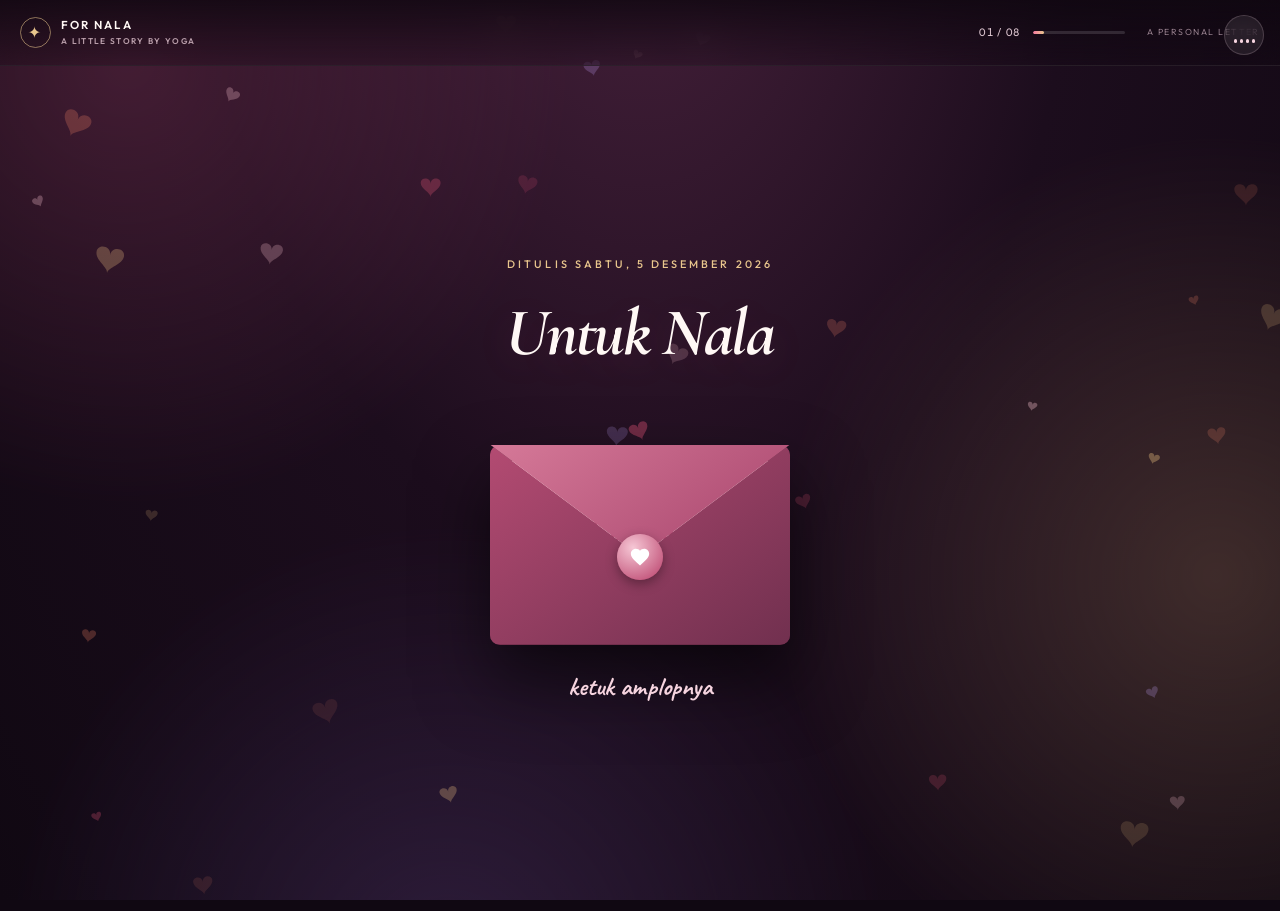
==== commit 9f403e30: "Add files via upload" ====
--- a/index.html
+++ b/index.html
@@ -1,203 +1,24 @@
-<!doctype html><html><head><meta charset=utf8><meta name=viewport content="width=device-width,initial-scale=1,viewport-fit=cover"><style>:root{color-scheme:light;box-sizing:border-box;padding-top:env(safe-area-inset-top,0px);padding-bottom:env(safe-area-inset-bottom,0px)}html{scroll-padding-top:env(safe-area-inset-top,0px)}body{margin:0;padding:0;font:14px -apple-system,BlinkMacSystemFont,sans-serif;background:#fff;color:#000}img{max-width:100%}[hidden]:not([hidden=until-found i]){display:none!important}</style></head><body>
-<title>Untuk Nala</title>
-<meta name="claude:viewport-fit-sides" content="cover">
+<!doctype html>
+<html lang="id">
+<head>
+<meta charset="utf-8">
+<meta name="viewport" content="width=device-width,initial-scale=1,viewport-fit=cover">
+<meta name="theme-color" content="#100812">
+<meta name="description" content="Sebuah surat kecil dengan cerita yang ingin disampaikan."/>
+<title>Untuk Nala — A Little Story</title>
 <link rel="preconnect" href="https://fonts.googleapis.com">
 <link rel="preconnect" href="https://fonts.gstatic.com" crossorigin>
-<link rel="stylesheet" href="https://fonts.googleapis.com/css2?family=Cormorant+Garamond:ital,wght@0,500;0,700;1,500;1,700&family=Caveat:wght@500;700&family=Outfit:wght@400;500;600&display=swap">
-<style>
-/* Layout: satu layar penuh per tahap (amplop, pesan, alasan, pertanyaan, jawaban).
-   Konten di tengah, partikel hati/kelopak/kunang-kunang di belakang, warna latar berubah mengikuti suasana. */
-@property --o1 { syntax: '<color>'; inherits: true; initial-value: #ff5d83; }
-@property --o2 { syntax: '<color>'; inherits: true; initial-value: #ffb36b; }
-@property --o3 { syntax: '<color>'; inherits: true; initial-value: #b58cff; }
-
-:root {
-  color-scheme: dark;
-  --bg: #240c20;
-  --bg2: #44143a;
-  --panel: rgba(255, 232, 238, 0.08);
-  --panel-line: rgba(255, 200, 215, 0.2);
-  --ink: #fff1ee;
-  --ink-soft: #e9c4cd;
-  --rose: #ff5d83;
-  --coral: #ff8a6b;
-  --blush: #ffc9d4;
-  --gold: #ffd08a;
-  --lilac: #c9a6ff;
-  --font-display: "Cormorant Garamond", Georgia, serif;
-  --font-hand: "Caveat", "Segoe Script", cursive;
-  --font-body: "Outfit", system-ui, -apple-system, "Segoe UI", sans-serif;
-}
-*, *::before, *::after { box-sizing: border-box; }
-html, body { height: 100%; }
-body {
-  margin: 0;
-  background: var(--bg);
-  color: var(--ink);
-  font: 400 16px/1.6 var(--font-body);
-  overflow: hidden;
-  --o1: #ff5d83; --o2: #ffb36b; --o3: #b58cff;
-  transition: --o1 1.4s, --o2 1.4s, --o3 1.4s;
-}
-body[data-mood="calm"] { --o1: #7b73ff; --o2: #d98ab0; --o3: #4fa3c7; }
-body[data-mood="wait"] { --o1: #ffb347; --o2: #d1607a; --o3: #8f6bff; }
-
-.backdrop { position: fixed; inset: 0; z-index: 0; overflow: hidden; background: linear-gradient(160deg, var(--bg2), var(--bg) 62%); }
-.orb { position: absolute; width: 70vmax; height: 70vmax; border-radius: 50%; opacity: 0.38; animation: drift 24s ease-in-out infinite alternate; }
-.o1 { left: -25vmax; top: -30vmax; background: radial-gradient(closest-side, var(--o1), transparent); }
-.o2 { right: -30vmax; top: 10vmax; background: radial-gradient(closest-side, var(--o2), transparent); animation-duration: 30s; animation-delay: -8s; opacity: 0.26; }
-.o3 { left: 0; bottom: -40vmax; background: radial-gradient(closest-side, var(--o3), transparent); animation-duration: 36s; animation-delay: -15s; opacity: 0.28; }
-@keyframes drift { to { transform: translate(8vmax, 6vmax) scale(1.12); } }
-
-canvas { position: fixed; inset: 0; width: 100%; height: 100%; pointer-events: none; }
-#bg { z-index: 1; }
-#fx { z-index: 20; }
-
-.app { position: relative; z-index: 2; height: 100%; }
-.screen {
-  position: absolute; inset: 0; display: flex;
-  overflow-y: auto; overflow-x: hidden;
-  padding-top: 68px; padding-bottom: 36px;
-  padding-left: max(16px, env(safe-area-inset-left, 0px));
-  padding-right: max(16px, env(safe-area-inset-right, 0px));
-  opacity: 0; visibility: hidden; pointer-events: none;
-  transform: translateY(18px) scale(0.985); filter: blur(10px);
-  transition: opacity .6s, transform .7s cubic-bezier(.2,.8,.2,1), filter .6s, visibility 0s .7s;
-}
-.screen.active { opacity: 1; visibility: visible; pointer-events: auto; transform: none; filter: none; transition-delay: 0s; }
-.inner { margin: auto; width: 100%; max-width: 560px; display: grid; gap: 20px; justify-items: center; text-align: center; min-width: 0; }
-
-.rise { width: 100%; display: grid; justify-items: center; gap: 14px; }
-.screen.active .rise { animation: rise .85s cubic-bezier(.2,.8,.2,1) both; animation-delay: calc(var(--i, 0) * 110ms + 150ms); }
-@keyframes rise { from { opacity: 0; transform: translateY(24px); } }
-.w { display: inline-block; }
-.screen.active .w { animation: wordIn .9s cubic-bezier(.2,.8,.2,1) both; animation-delay: calc(var(--w, 0) * 150ms + 250ms); }
-@keyframes wordIn { from { opacity: 0; transform: translateY(.6em) rotate(4deg); filter: blur(8px); } }
-
-.eyebrow { margin: 0; font: 500 .78rem/1.2 var(--font-body); letter-spacing: .22em; text-transform: uppercase; color: var(--gold); }
-.display { margin: 0; font: italic 700 clamp(2.5rem, 9vw, 4.2rem)/1.04 var(--font-display); text-wrap: balance; color: var(--ink); }
-.display.big { font-size: clamp(2.7rem, 10vw, 4.8rem); }
-.hand { margin: 0; font: 700 1.6rem/1.2 var(--font-hand); color: var(--blush); }
-.note { margin: 0; color: var(--ink-soft); font-size: .92rem; max-width: 34ch; text-wrap: balance; }
-
-.panel { width: 100%; background: var(--panel); border: 1px solid var(--panel-line); border-radius: 24px; padding: 26px 24px; backdrop-filter: blur(12px); -webkit-backdrop-filter: blur(12px); box-shadow: 0 20px 50px -24px rgba(0,0,0,.6); }
-.msg { text-align: left; }
-.typed { min-height: 11.5em; font: 500 1.28rem/1.55 var(--font-display); color: var(--ink); }
-.typed p { margin: 0 0 .7em; }
-.caret { display: inline-block; width: 2px; height: 1.05em; margin-left: 2px; vertical-align: -.15em; background: var(--rose); animation: blink .9s steps(1) infinite; }
-@keyframes blink { 50% { opacity: 0; } }
-.sign { text-align: right; margin-top: 6px; }
-
-.btn { font: 600 1rem/1 var(--font-body); border: 0; border-radius: 999px; padding: 16px 28px; min-height: 52px; cursor: pointer; color: var(--ink); position: relative; -webkit-tap-highlight-color: transparent; transition: scale .25s cubic-bezier(.2,.9,.3,1.4), box-shadow .25s, background .25s, border-color .25s, opacity .25s; }
-.btn:hover { scale: 1.04; }
-.btn:active { scale: .96; }
-.btn:disabled { opacity: .4; cursor: not-allowed; scale: 1; }
-.btn:focus-visible, .chip:focus-visible, .music:focus-visible, .env:focus-visible, textarea:focus-visible { outline: 3px solid var(--gold); outline-offset: 3px; }
-.btn-yes { background: linear-gradient(135deg, var(--rose), var(--coral)); box-shadow: 0 14px 34px -8px rgba(255,93,131,.7); overflow: hidden; font-size: 1.2rem; padding: 20px 44px; animation: beat 1.7s ease-in-out infinite; }
-.btn-yes::after { content: ""; position: absolute; inset: 0; background: linear-gradient(100deg, transparent 30%, rgba(255,255,255,.5) 50%, transparent 70%); transform: translateX(-130%); animation: shine 3.2s ease-in-out infinite; }
-.btn-yes:hover { animation-play-state: paused; box-shadow: 0 18px 44px -6px rgba(255,93,131,.9); }
-@keyframes beat { 0%, 100% { transform: scale(1); } 14% { transform: scale(1.06); } 28% { transform: scale(1); } 42% { transform: scale(1.04); } }
-@keyframes shine { 0%, 55% { transform: translateX(-130%); } 100% { transform: translateX(130%); } }
-.btn-soft { background: rgba(255, 201, 212, .16); border: 1px solid var(--panel-line); }
-.btn-soft:hover { background: rgba(255, 201, 212, .26); }
-.btn-ghost { background: transparent; border: 1px solid var(--panel-line); color: var(--ink-soft); }
-.btn-ghost:hover { border-color: var(--blush); color: var(--ink); }
-.btn-maybe { background: rgba(255, 208, 138, .14); border: 1px solid rgba(255, 208, 138, .45); color: var(--gold); }
-.btn-maybe:hover { background: rgba(255, 208, 138, .24); }
-.row { display: flex; flex-wrap: wrap; justify-content: center; gap: 12px; width: 100%; }
-.choices { display: grid; gap: 16px; justify-items: center; width: 100%; }
-
-.music { position: fixed; z-index: 30; top: calc(14px + env(safe-area-inset-top, 0px)); right: max(14px, env(safe-area-inset-right, 0px)); width: 46px; height: 46px; border-radius: 50%; border: 1px solid var(--panel-line); background: var(--panel); backdrop-filter: blur(10px); -webkit-backdrop-filter: blur(10px); color: var(--blush); cursor: pointer; display: grid; place-items: center; }
-.bars { display: flex; align-items: flex-end; gap: 3px; height: 16px; }
-.bars i { width: 3px; height: 4px; border-radius: 2px; background: currentColor; }
-.music.on .bars i { animation: eq 1s ease-in-out infinite; }
-.music.on .bars i:nth-child(2) { animation-delay: -.3s; }
-.music.on .bars i:nth-child(3) { animation-delay: -.6s; }
-.music.on .bars i:nth-child(4) { animation-delay: -.15s; }
-@keyframes eq { 0%, 100% { height: 4px; } 50% { height: 16px; } }
-
-/* amplop */
-.env-wrap { perspective: 900px; padding-top: 70px; }
-.env { position: relative; display: block; width: min(300px, 78vw); aspect-ratio: 3 / 2; padding: 0; border: 0; background: none; cursor: pointer; animation: floaty 4s ease-in-out infinite; filter: drop-shadow(0 24px 30px rgba(0,0,0,.45)); -webkit-tap-highlight-color: transparent; }
-@keyframes floaty { 50% { transform: translateY(-10px) rotate(-1deg); } }
-.env-back { position: absolute; inset: 0; border-radius: 10px; background: #8a2c52; }
-.letter { position: absolute; left: 7%; right: 7%; top: 6%; height: 84%; z-index: 1; display: grid; place-content: center; gap: 2px; text-align: center; border-radius: 8px; background: #fff1ea; color: #5a1f3c; box-shadow: 0 6px 18px rgba(0,0,0,.25); transition: transform 1s cubic-bezier(.3,.8,.3,1) .35s; }
-.letter .hand { color: #b23a63; font-size: 2.1rem; }
-.letter small { font: 500 .8rem var(--font-body); letter-spacing: .16em; text-transform: uppercase; }
-.pocket { position: absolute; inset: 0; z-index: 2; border-radius: 10px; background: linear-gradient(160deg, #c24d77, #9c3660); clip-path: polygon(0 0, 50% 56%, 100% 0, 100% 100%, 0 100%); }
-.flap { position: absolute; left: 0; right: 0; top: 0; height: 56%; z-index: 3; transform-origin: 50% 0; background: linear-gradient(#d4638b, #bb4b74); clip-path: polygon(0 0, 100% 0, 50% 100%); transition: transform .7s cubic-bezier(.5,0,.2,1), z-index 0s .3s; }
-.seal { position: absolute; z-index: 4; left: 50%; top: 56%; translate: -50% -50%; width: 46px; height: 46px; border-radius: 50%; display: grid; place-items: center; color: #fff; background: radial-gradient(circle at 35% 30%, #ff8aa6, #d2305b); box-shadow: 0 4px 12px rgba(0,0,0,.35); animation: beat 1.7s ease-in-out infinite; transition: opacity .4s; }
-.env.open { animation: none; }
-.env.open .flap { transform: rotateX(180deg); z-index: 0; }
-.env.open .letter { transform: translateY(-62%); }
-.env.open .seal { opacity: 0; animation: none; }
-
-/* kartu alasan */
-.rcard { text-align: left; display: grid; gap: 10px; min-height: 220px; align-content: center; }
-.rcard.swap { animation: cardIn .6s cubic-bezier(.2,.8,.2,1) both; }
-@keyframes cardIn { from { opacity: 0; transform: translateX(var(--dx, 30px)) rotate(var(--rot, 2deg)); } }
-.rcard .ico { color: var(--rose); display: inline-flex; animation: beat 1.7s ease-in-out infinite; width: fit-content; }
-.rcard h2 { margin: 0; font: italic 700 clamp(1.8rem, 6vw, 2.3rem)/1.1 var(--font-display); }
-.rcard p { margin: 0; color: var(--ink-soft); font-size: 1.05rem; }
-.dots { display: flex; gap: 8px; align-items: center; }
-.dots span { width: 8px; height: 8px; border-radius: 8px; background: var(--panel-line); transition: width .4s, background .4s; }
-.dots span.on { width: 24px; background: var(--rose); }
-
-/* tahap tolak */
-.chips { display: flex; flex-wrap: wrap; justify-content: center; gap: 10px; }
-.chip { font: 500 .92rem/1.2 var(--font-body); color: var(--ink); background: transparent; border: 1px solid var(--panel-line); border-radius: 999px; padding: 11px 16px; min-height: 44px; cursor: pointer; transition: background .25s, border-color .25s, scale .25s; }
-.chip:hover { border-color: var(--blush); }
-.chip[aria-pressed="true"] { background: rgba(255, 93, 131, .28); border-color: var(--rose); }
-textarea { width: 100%; min-height: 120px; resize: vertical; padding: 16px; font: 400 1rem/1.5 var(--font-body); color: var(--ink); background: rgba(0,0,0,.22); border: 1px solid var(--panel-line); border-radius: 18px; }
-textarea::placeholder { color: rgba(233, 196, 205, .6); }
-.count { margin: 0; text-align: right; width: 100%; font-size: .8rem; color: var(--ink-soft); font-variant-numeric: tabular-nums; }
-.quote { width: 100%; text-align: left; margin: 0; padding: 16px 18px; border-left: 3px solid var(--blush); background: rgba(0,0,0,.2); border-radius: 0 16px 16px 0; color: var(--ink-soft); overflow-wrap: anywhere; }
-.quote b { display: block; font: 500 .72rem var(--font-body); letter-spacing: .18em; text-transform: uppercase; color: var(--gold); margin-bottom: 4px; }
-
-/* tahap terima */
-.bigheart { color: var(--rose); width: 96px; height: 96px; animation: beat 1.2s ease-in-out infinite; filter: drop-shadow(0 0 22px rgba(255,93,131,.8)); }
-.stats { display: grid; gap: 10px; justify-items: center; }
-.stats p { margin: 0; }
-.timer { font: italic 700 2.2rem/1.1 var(--font-display); font-variant-numeric: tabular-nums; color: var(--gold); }
-.since { color: var(--ink-soft); font-size: .92rem; }
-.meter { width: 100%; display: grid; gap: 8px; margin-top: 8px; font-size: .9rem; color: var(--ink-soft); }
-.meter .bar { height: 14px; border-radius: 999px; background: rgba(0,0,0,.28); overflow: hidden; }
-.meter .bar i { display: block; height: 100%; width: 0; border-radius: 999px; background: linear-gradient(90deg, var(--rose), var(--gold)); transition: width 2.4s cubic-bezier(.3,.7,.2,1); }
-.meter b { font-variant-numeric: tabular-nums; color: var(--ink); }
-
-#waitInfo { display: none; }
-#waitInfo.show { display: grid; }
-
-.toast { position: fixed; z-index: 40; left: 50%; bottom: calc(24px + env(safe-area-inset-bottom, 0px)); translate: -50% 20px; opacity: 0; pointer-events: none; max-width: calc(100vw - 32px); padding: 12px 20px; border-radius: 999px; background: rgba(20, 6, 18, .92); border: 1px solid var(--panel-line); color: var(--ink); font-size: .92rem; transition: opacity .35s, translate .35s; text-align: center; }
-.toast.show { opacity: 1; translate: -50% 0; }
-.fallback { position: fixed; z-index: 35; left: max(16px, env(safe-area-inset-left, 0px)); right: max(16px, env(safe-area-inset-right, 0px)); bottom: calc(76px + env(safe-area-inset-bottom, 0px)); min-height: 80px; }
-
-
-/* Kotak kejutan 3D */
-.gift3d{position:relative;width:190px;height:170px;border:0;background:transparent;cursor:pointer;perspective:700px;filter:drop-shadow(0 22px 22px rgba(0,0,0,.35));animation:floaty 3.5s ease-in-out infinite}
-.gift-body{position:absolute;left:25px;right:25px;bottom:10px;height:105px;border-radius:8px 8px 14px 14px;background:linear-gradient(135deg,#ff8aa6,#b72f68);box-shadow:inset -12px 0 20px rgba(70,0,30,.2)}
-.gift-lid{position:absolute;z-index:3;left:17px;right:17px;top:35px;height:34px;border-radius:8px;background:linear-gradient(135deg,#ffd08a,#d88a43);transform-origin:10% 90%;transition:transform .8s cubic-bezier(.2,.8,.2,1)}
-.gift-ribbon-v{position:absolute;z-index:4;left:85px;bottom:10px;width:20px;height:105px;background:linear-gradient(90deg,#ffe3a7,#fff2d1,#e9a85c)}
-.gift-ribbon-h{position:absolute;z-index:4;left:25px;right:25px;bottom:56px;height:17px;background:#ffe3a7}
-.gift-bow{position:absolute;z-index:5;top:7px;left:78px;width:35px;height:35px;border-radius:50%;display:grid;place-items:center;color:#7b2447;background:#ffe3a7;font-size:23px}
-.gift3d.opened .gift-lid{transform:translateY(-48px) rotate(-24deg)}
-.gift3d.opened{animation:none}
-
-@media (max-width: 420px) {
-  .btn-yes { padding: 18px 36px; }
-  .typed { font-size: 1.15rem; }
-}
-@media (prefers-reduced-motion: reduce) {
-  *, *::before, *::after { animation-duration: .01ms !important; animation-iteration-count: 1 !important; animation-delay: 0s !important; transition-duration: .01ms !important; }
-}
-</style>
-
+<link href="https://fonts.googleapis.com/css2?family=Cormorant+Garamond:ital,wght@0,500;0,700;1,500;1,700&family=Caveat:wght@500;700&family=Outfit:wght@400;500;600;700&display=swap" rel="stylesheet">
+<link rel="stylesheet" href="style.css">
+</head>
+<body>
 <div class="backdrop" aria-hidden="true"><i class="orb o1"></i><i class="orb o2"></i><i class="orb o3"></i></div>
 <canvas id="bg" aria-hidden="true"></canvas>
 <canvas id="fx" aria-hidden="true"></canvas>
 
 <button id="music" class="music" type="button" aria-pressed="false" aria-label="Putar musik"><span class="bars"><i></i><i></i><i></i><i></i></span></button>
 
+<header class="topbar" aria-label="Navigasi cerita"><a class="brand" href="#" aria-label="Untuk Nala"><span class="brand-mark">✦</span><span>FOR NALA<small>A LITTLE STORY BY YOGA</small></span></a><div class="progress-meta"><span id="stepLabel">01 / 08</span><span class="progress-track"><i id="progressFill"></i></span></div><span class="topbar-tag">A PERSONAL LETTER</span></header>
 <main class="app">
 
   <!-- 1. Amplop -->
@@ -247,20 +68,6 @@
     </div>
   </section>
 
-  <!-- 4. Kotak kejutan -->
-  <section class="screen" id="s-gift" data-mood="love" data-bg="hearts">
-    <div class="inner">
-      <p class="eyebrow rise" style="--i:0">Satu kejutan kecil</p>
-      <h2 class="display rise" style="--i:1">Ada sesuatu untukmu</h2>
-      <p class="note rise" style="--i:2">Ketuk kotaknya. Tidak ada hadiah mahal, hanya pesan yang tulus.</p>
-      <button class="gift3d rise" id="giftOpen" type="button" aria-label="Buka kotak kejutan">
-        <span class="gift-lid"></span><span class="gift-body"></span><span class="gift-ribbon-v"></span><span class="gift-ribbon-h"></span><span class="gift-bow">✦</span>
-      </button>
-      <p class="hand" id="giftMessage" hidden>Hal sederhana bisa jadi istimewa saat diberikan dengan tulus. ✨</p>
-      <button class="btn btn-soft" id="giftContinue" type="button" hidden>Lanjut ke pertanyaan</button>
-    </div>
-  </section>
-
   <!-- 4. Pertanyaan -->
   <section class="screen" id="s-ask" data-mood="love" data-bg="hearts">
     <div class="inner">
@@ -297,9 +104,9 @@
           <b id="meterVal">0%</b>
         </div>
       </div>
-      <p class="note rise" style="--i:4">Kirim jawabanmu langsung melalui WhatsApp. Pesan akan disiapkan otomatis.</p>
+      <p class="note rise" style="--i:4">Tombol WhatsApp akan membuka chat dengan pesan yang sudah disiapkan. Kamu tetap bisa memeriksanya sebelum mengirim.</p>
       <div class="row rise" style="--i:5">
-        <button class="btn btn-yes" id="copyYes" type="button" style="font-size:1rem;padding:16px 28px">Kirim jawaban via WhatsApp</button>
+        <button class="btn btn-yes" id="copyYes" type="button" style="font-size:1rem;padding:16px 28px">Balas melalui WhatsApp</button>
         <button class="btn btn-ghost" id="restart1" type="button">Ulangi dari awal</button>
       </div>
     </div>
@@ -333,7 +140,7 @@
         <p class="hand sign">— Yoga</p>
       </div>
       <div class="row rise" style="--i:3">
-        <button class="btn btn-soft" id="copyNo" type="button">Kirim alasan via WhatsApp</button>
+        <button class="btn btn-soft" id="copyNo" type="button">Kirim melalui WhatsApp</button>
         <button class="btn btn-ghost" id="changeAns" type="button">Ubah jawabanku</button>
       </div>
     </div>
@@ -350,7 +157,7 @@
         <p class="eyebrow">Aku tunggu sampai</p>
         <p class="since" id="waitDate"></p>
         <p class="timer" id="waitTimer">0 hari 00:00:00</p>
-        <button class="btn btn-soft" id="copyWait" type="button">Kirim pesan via WhatsApp</button>
+        <button class="btn btn-soft" id="copyWait" type="button">Kirim melalui WhatsApp</button>
       </div>
       <div class="row rise" style="--i:5">
         <button class="btn btn-ghost" id="waitBack" type="button">Aku sudah punya jawabannya</button>
@@ -361,505 +168,6 @@
 
 <div class="toast" id="toast" role="status" aria-live="polite"></div>
 <textarea class="fallback" id="fallback" readonly hidden aria-label="Teks untuk disalin"></textarea>
-
-<script>
-(function () {
-  'use strict';
-
-  /* ===== Isi pesan (mudah diubah) ===== */
-  var CFG = { to: 'Nala', from: 'Yoga', phone: '62881027600357' };
-  function sendWhatsApp(message) {
-    var url = 'https://wa.me/' + CFG.phone + '?text=' + encodeURIComponent(message);
-    window.open(url, '_blank', 'noopener,noreferrer');
-    toast('Pesan sudah disiapkan di WhatsApp. Tekan Kirim untuk mengirimnya.');
-  }
-  var HELLO = [
-    'Hai, Nala.',
-    'Aku Yoga. Aku tidak pandai merangkai kata, jadi aku membuat ini supaya perasaanku sampai dengan caraku sendiri.',
-    'Sejak mengenalmu, hari-hariku terasa lebih berwarna. Ada banyak hal kecil darimu yang diam-diam aku simpan.',
-    'Boleh aku tunjukkan sebagian?'
-  ];
-  var REASONS = [
-    { t: 'Senyummu', d: 'Sederhana, tapi bisa membuat hariku terasa lebih ringan.' },
-    { t: 'Caramu bicara', d: 'Enak didengar, dan aku selalu ingin mendengar lebih lama.' },
-    { t: 'Kamu apa adanya', d: 'Tidak perlu berpura-pura di dekatmu. Itu yang membuatku nyaman.' },
-    { t: 'Tawamu', d: 'Menular. Aku sering ikut tersenyum sendiri setelahnya.' },
-    { t: 'Dan masih banyak lagi', d: 'Terlalu banyak untuk ditulis di sini, jadi aku ceritakan langsung nanti.' }
-  ];
-  var YES_TEXT = [
-    'Aku tidak tahu harus bilang apa selain terima kasih.',
-    'Kamu baru saja membuat hari ini jadi hari terbaikku.',
-    'Aku janji akan berusaha jadi seseorang yang bisa kamu andalkan, dan membuatmu tersenyum sebanyak yang aku bisa.'
-  ];
-  var SORRY_TEXT = [
-    'Terima kasih sudah jujur, Nala, dan sudah membaca sampai sini.',
-    'Maaf kalau perasaanku membuatmu tidak nyaman. Itu bukan niatku.',
-    'Aku menghargai jawabanmu sepenuhnya, dan kamu tidak perlu merasa bersalah. Semoga harimu selalu penuh hal baik.'
-  ];
-  var NO_CHIPS = [
-    'Aku belum siap berpacaran',
-    'Aku belum punya perasaan itu',
-    'Aku sedang fokus ke hal lain',
-    'Aku lebih nyaman berteman',
-    'Aku sudah ada yang lain'
-  ];
-  var WAIT_CHIPS = [
-    { l: 'Besok', n: 1 }, { l: '3 hari lagi', n: 3 }, { l: 'Seminggu', n: 7 }, { l: 'Dua minggu', n: 14 }
-  ];
-
-  /* ===== Util ===== */
-  var $ = function (s, r) { return (r || document).querySelector(s); };
-  var $$ = function (s, r) { return Array.prototype.slice.call((r || document).querySelectorAll(s)); };
-  var reduce = window.matchMedia && matchMedia('(prefers-reduced-motion: reduce)').matches;
-  var sleep = function (ms) { return new Promise(function (r) { setTimeout(r, ms); }); };
-  var rand = function (a, b) { return a + Math.random() * (b - a); };
-  var pick = function (arr) { return arr[Math.floor(Math.random() * arr.length)]; };
-  var pad = function (n) { return (n < 10 ? '0' : '') + n; };
-  var dtf = new Intl.DateTimeFormat('id-ID', { weekday: 'long', day: 'numeric', month: 'long', year: 'numeric', hour: '2-digit', minute: '2-digit' });
-  var dfOnly = new Intl.DateTimeFormat('id-ID', { weekday: 'long', day: 'numeric', month: 'long', year: 'numeric' });
-  function span(ms) {
-    var s = Math.max(0, Math.floor(ms / 1000));
-    var d = Math.floor(s / 86400); s -= d * 86400;
-    var h = Math.floor(s / 3600); s -= h * 3600;
-    var m = Math.floor(s / 60); s -= m * 60;
-    return d + ' hari ' + pad(h) + ':' + pad(m) + ':' + pad(s);
-  }
-  function centerOf(el) { var r = el.getBoundingClientRect(); return { x: r.left + r.width / 2, y: r.top + r.height / 2 }; }
-
-  /* ===== Kanvas ===== */
-  var bg = $('#bg'), fx = $('#fx');
-  var bctx = bg.getContext('2d'), fctx = fx.getContext('2d');
-  var W = 0, H = 0, DPR = 1;
-  var COLORS = ['#ff5d83', '#ffc9d4', '#ff8a6b', '#c9a6ff', '#ffd08a'];
-
-  function resize() {
-    DPR = Math.min(window.devicePixelRatio || 1, 2);
-    W = window.innerWidth; H = window.innerHeight;
-    [bg, fx].forEach(function (c) { c.width = Math.round(W * DPR); c.height = Math.round(H * DPR); });
-    bctx.setTransform(DPR, 0, 0, DPR, 0, 0);
-    fctx.setTransform(DPR, 0, 0, DPR, 0, 0);
-    makeBg();
-  }
-  function heart(ctx, s) {
-    ctx.beginPath();
-    ctx.moveTo(0, -s * 0.15);
-    ctx.bezierCurveTo(0, -s * 0.5, -s * 0.5, -s * 0.5, -s * 0.5, -s * 0.2);
-    ctx.bezierCurveTo(-s * 0.5, s * 0.12, 0, s * 0.28, 0, s * 0.5);
-    ctx.bezierCurveTo(0, s * 0.28, s * 0.5, s * 0.12, s * 0.5, -s * 0.2);
-    ctx.bezierCurveTo(s * 0.5, -s * 0.5, 0, -s * 0.5, 0, -s * 0.15);
-    ctx.closePath();
-  }
-
-  /* partikel latar */
-  var mode = 'hearts', bgp = [];
-  function spawnBg(init) {
-    var p = { x: rand(0, W), y: init ? rand(0, H) : H + 40, s: rand(9, 28), vy: rand(0.25, 0.8), ph: rand(0, 6.28), sw: rand(10, 36), a: rand(0.1, 0.34), rot: rand(-0.5, 0.5), col: pick(COLORS), ang: rand(0, 6.28) };
-    if (mode === 'petals') { p.y = init ? rand(0, H) : -30; p.vy = rand(0.5, 1.2); p.col = pick(['#ffc9d4', '#ff9db5', '#ffd9e0', '#e9b4ff']); p.a = rand(0.25, 0.55); }
-    if (mode === 'fireflies') { p.y = rand(0, H); p.s = rand(2, 4.5); p.col = pick(['#ffd08a', '#ffe9b8', '#ffb36b']); }
-    return p;
-  }
-  function makeBg() {
-    bgp = [];
-    var n = reduce ? 10 : (W < 600 ? 20 : 34);
-    for (var i = 0; i < n; i++) bgp.push(spawnBg(true));
-  }
-  function setMode(m) { if (m !== mode) { mode = m; makeBg(); } }
-
-  function drawBg(t) {
-    bctx.clearRect(0, 0, W, H);
-    for (var i = 0; i < bgp.length; i++) {
-      var p = bgp[i];
-      if (!reduce) {
-        if (mode === 'hearts') { p.y -= p.vy; if (p.y < -40) bgp[i] = p = spawnBg(false); }
-        else if (mode === 'petals') { p.y += p.vy; p.rot += 0.012; if (p.y > H + 40) bgp[i] = p = spawnBg(false); }
-        else { p.ang += rand(-0.08, 0.08); p.x += Math.cos(p.ang) * 0.35; p.y += Math.sin(p.ang) * 0.35; if (p.x < -10) p.x = W + 10; if (p.x > W + 10) p.x = -10; if (p.y < -10) p.y = H + 10; if (p.y > H + 10) p.y = -10; }
-      }
-      var x = p.x + (mode === 'fireflies' ? 0 : Math.sin(t * 0.001 + p.ph) * p.sw);
-      bctx.save();
-      bctx.translate(x, p.y);
-      if (mode === 'hearts') {
-        bctx.rotate(p.rot + Math.sin(t * 0.0008 + p.ph) * 0.2);
-        bctx.globalAlpha = p.a; bctx.fillStyle = p.col; heart(bctx, p.s); bctx.fill();
-      } else if (mode === 'petals') {
-        bctx.rotate(p.rot); bctx.globalAlpha = p.a; bctx.fillStyle = p.col;
-        bctx.beginPath(); bctx.ellipse(0, 0, p.s * 0.32, p.s * 0.6, 0, 0, 6.2832); bctx.fill();
-      } else {
-        var pulse = 0.5 + 0.5 * Math.sin(t * 0.002 + p.ph);
-        bctx.fillStyle = p.col;
-        bctx.globalAlpha = 0.12 * pulse; bctx.beginPath(); bctx.arc(0, 0, p.s * 5, 0, 6.2832); bctx.fill();
-        bctx.globalAlpha = 0.5 + 0.5 * pulse; bctx.beginPath(); bctx.arc(0, 0, p.s * 0.7, 0, 6.2832); bctx.fill();
-      }
-      bctx.restore();
-    }
-  }
-
-  /* partikel efek */
-  var fxp = [];
-  function push(p) { if (fxp.length < 700) fxp.push(p); }
-  function addConfetti(x, y, n, spread, up) {
-    n = reduce ? Math.ceil(n / 3) : n;
-    for (var i = 0; i < n; i++) {
-      var a = rand(0, 6.2832), v = rand(2, spread || 9);
-      push({ t: 'conf', x: x, y: y, vx: Math.cos(a) * v, vy: Math.sin(a) * v - (up || 3), g: 0.14, drag: 0.985, life: rand(110, 190), max: 190, s: rand(5, 10), rot: rand(0, 6.28), vr: rand(-0.3, 0.3), col: pick(COLORS) });
-    }
-  }
-  function addRain(n) {
-    n = reduce ? 2 : n;
-    for (var i = 0; i < n; i++) {
-      push({ t: 'conf', x: rand(0, W), y: -12, vx: rand(-1, 1), vy: rand(2, 4.5), g: 0.03, drag: 0.995, life: 320, max: 320, s: rand(6, 11), rot: rand(0, 6.28), vr: rand(-0.2, 0.2), col: pick(COLORS) });
-    }
-  }
-  function addHearts(x, y, n) {
-    n = reduce ? Math.ceil(n / 2) : n;
-    for (var i = 0; i < n; i++) {
-      push({ t: 'heart', x: x + rand(-8, 8), y: y, vx: rand(-1.6, 1.6), vy: rand(-3.6, -1.4), g: -0.012, drag: 0.99, life: rand(70, 120), max: 120, s: rand(10, 22), rot: rand(-0.5, 0.5), vr: rand(-0.04, 0.04), col: pick(COLORS) });
-    }
-  }
-  function addSparks(x, y, n) {
-    n = reduce ? 3 : n;
-    for (var i = 0; i < n; i++) {
-      var a = rand(0, 6.2832), v = rand(1, 4);
-      push({ t: 'spark', x: x, y: y, vx: Math.cos(a) * v, vy: Math.sin(a) * v, g: 0.03, drag: 0.96, life: rand(25, 50), max: 50, s: rand(1.5, 3), col: pick(['#ffd08a', '#fff1ee', '#ffc9d4']) });
-    }
-  }
-  function firework(x, y) {
-    var col = pick(COLORS), n = reduce ? 14 : 46;
-    for (var i = 0; i < n; i++) {
-      var a = (i / n) * 6.2832, v = rand(2.5, 5.5);
-      push({ t: 'spark', x: x, y: y, vx: Math.cos(a) * v, vy: Math.sin(a) * v, g: 0.05, drag: 0.965, life: rand(45, 75), max: 75, s: rand(2, 3.2), col: i % 3 ? col : '#fff1ee', trail: true });
-    }
-    addHearts(x, y, 4);
-  }
-  function drawFx() {
-    fctx.clearRect(0, 0, W, H);
-    for (var i = fxp.length - 1; i >= 0; i--) {
-      var p = fxp[i];
-      p.vx *= p.drag; p.vy = p.vy * p.drag + p.g; p.x += p.vx; p.y += p.vy; p.life--;
-      if (p.rot !== undefined) p.rot += p.vr || 0;
-      if (p.life <= 0 || p.y > H + 40 || p.y < -80) { fxp.splice(i, 1); continue; }
-      var a = Math.min(1, p.life / (p.max * 0.4));
-      fctx.save(); fctx.globalAlpha = a; fctx.translate(p.x, p.y);
-      if (p.t === 'conf') {
-        fctx.rotate(p.rot); fctx.scale(1, Math.cos(p.rot * 2)); fctx.fillStyle = p.col; fctx.fillRect(-p.s / 2, -p.s / 4, p.s, p.s / 2);
-      } else if (p.t === 'heart') {
-        fctx.rotate(p.rot); fctx.fillStyle = p.col; heart(fctx, p.s); fctx.fill();
-      } else {
-        fctx.fillStyle = p.col;
-        if (p.trail) { fctx.strokeStyle = p.col; fctx.lineWidth = p.s * 0.8; fctx.beginPath(); fctx.moveTo(0, 0); fctx.lineTo(-p.vx * 2.2, -p.vy * 2.2); fctx.stroke(); }
-        fctx.beginPath(); fctx.arc(0, 0, p.s, 0, 6.2832); fctx.fill();
-      }
-      fctx.restore();
-    }
-  }
-  function frame(t) {
-    if (!document.hidden) { drawBg(t); drawFx(); }
-    requestAnimationFrame(frame);
-  }
-
-  /* ===== Musik (kotak musik sintetis) ===== */
-  var actx = null, musicOn = false, mTimer = null, mStep = 0, mNext = 0;
-  var SCALE = [261.63, 293.66, 329.63, 392.0, 440.0, 523.25, 587.33, 659.25];
-  var MELODY = [4, 2, 0, 2, 5, 4, 2, 1, 0, 2, 4, 5, 7, 5, 4, 2, 3, 2, 0, 1, 2, 4, 2, 0];
-  function note(f, t, g) {
-    var o = actx.createOscillator(), o2 = actx.createOscillator(), gn = actx.createGain();
-    o.type = 'sine'; o.frequency.value = f; o2.type = 'triangle'; o2.frequency.value = f * 2;
-    var g2 = actx.createGain(); g2.gain.value = 0.25;
-    o.connect(gn); o2.connect(g2); g2.connect(gn); gn.connect(actx.destination);
-    gn.gain.setValueAtTime(0.0001, t);
-    gn.gain.linearRampToValueAtTime(g, t + 0.01);
-    gn.gain.exponentialRampToValueAtTime(0.0001, t + 1.5);
-    o.start(t); o2.start(t); o.stop(t + 1.6); o2.stop(t + 1.6);
-  }
-  function startMusic() {
-    try {
-      actx = actx || new (window.AudioContext || window.webkitAudioContext)();
-      if (actx.resume) actx.resume();
-      musicOn = true; mNext = actx.currentTime + 0.05;
-      clearInterval(mTimer);
-      mTimer = setInterval(function () {
-        while (mNext < actx.currentTime + 0.7) {
-          note(SCALE[MELODY[mStep % MELODY.length]], mNext, 0.05);
-          if (mStep % 8 === 0) note(130.81, mNext, 0.045);
-          mStep++; mNext += 0.5;
-        }
-      }, 200);
-    } catch (e) { musicOn = false; }
-    syncMusicBtn();
-  }
-  function stopMusic() { musicOn = false; clearInterval(mTimer); syncMusicBtn(); }
-  function syncMusicBtn() {
-    var b = $('#music'); b.classList.toggle('on', musicOn);
-    b.setAttribute('aria-pressed', String(musicOn));
-    b.setAttribute('aria-label', musicOn ? 'Matikan musik' : 'Putar musik');
-  }
-  function chime(freqs) {
-    if (!actx || !musicOn) return;
-    var t = actx.currentTime + 0.02;
-    freqs.forEach(function (f, i) { note(f, t + i * 0.12, 0.07); });
-  }
-  $('#music').addEventListener('click', function () { musicOn ? stopMusic() : startMusic(); });
-  document.addEventListener('visibilitychange', function () {
-    if (!actx) return;
-    try { if (document.hidden) actx.suspend(); else if (musicOn) actx.resume(); } catch (e) {}
-  });
-
-  /* ===== Toast & salin ===== */
-  var toastT = null;
-  function toast(msg) {
-    var el = $('#toast'); el.textContent = msg; el.classList.add('show');
-    clearTimeout(toastT); toastT = setTimeout(function () { el.classList.remove('show'); }, 2600);
-  }
-  function copyText(text) {
-    var done = function () { toast('Tersalin. Kirim ke Yoga ya.'); };
-    var fail = function () {
-      var box = $('#fallback'); box.value = text; box.hidden = false; box.focus(); box.select();
-      toast('Tekan lama pada teks yang tersorot, lalu salin.');
-    };
-    try {
-      if (navigator.clipboard && navigator.clipboard.writeText) navigator.clipboard.writeText(text).then(done, fail);
-      else fail();
-    } catch (e) { fail(); }
-  }
-  $('#fallback').addEventListener('blur', function () { this.hidden = true; });
-
-  /* ===== Efek mengetik ===== */
-  var activeTyper = null;
-  function typer(box, paras, speed) {
-    var st = { skip: false, stop: false, finished: false };
-    box.textContent = '';
-    var ps = paras.map(function () { var p = document.createElement('p'); box.appendChild(p); return p; });
-    var caret = document.createElement('span'); caret.className = 'caret';
-    function finish() { ps.forEach(function (p, i) { p.textContent = paras[i]; }); st.finished = true; }
-    st.done = (async function () {
-      for (var i = 0; i < paras.length; i++) {
-        var t = paras[i], tn = document.createTextNode('');
-        ps[i].textContent = ''; ps[i].appendChild(tn); ps[i].appendChild(caret);
-        for (var k = 1; k <= t.length; k++) {
-          if (st.stop) return;
-          if (st.skip) { finish(); return; }
-          tn.data = t.slice(0, k);
-          var ch = t.charAt(k - 1);
-          await sleep(speed + (',.?!'.indexOf(ch) > -1 ? 140 : 0));
-        }
-        await sleep(260);
-      }
-      caret.remove(); st.finished = true;
-    })();
-    return st;
-  }
-
-  /* ===== Navigasi layar ===== */
-  var cur = null, timers = [];
-  var hooks = {};
-  function clearTimers() {
-    timers.forEach(function (t) { clearInterval(t); clearTimeout(t); });
-    timers = [];
-    if (activeTyper) activeTyper.stop = true;
-  }
-  function go(id) {
-    var next = $('#s-' + id);
-    if (!next || next === cur) return;
-    clearTimers();
-    if (cur) cur.classList.remove('active');
-    next.classList.add('active'); next.scrollTop = 0; cur = next;
-    document.body.setAttribute('data-mood', next.getAttribute('data-mood') || 'love');
-    setMode(next.getAttribute('data-bg') || 'hearts');
-    if (hooks[id]) hooks[id]();
-  }
-
-  /* ===== Tahap 1: amplop ===== */
-  var opening = false;
-  $('#env').addEventListener('click', async function () {
-    if (opening) return; opening = true;
-    this.classList.add('open'); $('#envHint').textContent = 'sebentar ya...';
-    startMusic(); chime([659, 784, 988]);
-    var c = centerOf(this); addHearts(c.x, c.y - 40, 10); addSparks(c.x, c.y - 60, 18);
-    await sleep(1900);
-    go('hello'); opening = false;
-  });
-  $('#today').textContent = 'Ditulis ' + dfOnly.format(new Date());
-
-  /* ===== Tahap 2: pesan ===== */
-  hooks.hello = function () {
-    var t = activeTyper = typer($('#typed'), HELLO, 26);
-    var b = $('#helloBtn'); b.textContent = 'Lewati';
-    t.done.then(function () { if (!t.stop) b.textContent = 'Tunjukkan'; });
-  };
-  $('#helloBtn').addEventListener('click', function () {
-    if (activeTyper && !activeTyper.finished) activeTyper.skip = true;
-    else go('reasons');
-  });
-
-  /* ===== Tahap 3: alasan ===== */
-  var ri = 0, dotsBox = $('#dots');
-  REASONS.forEach(function () { dotsBox.appendChild(document.createElement('span')); });
-  function renderReason(dir) {
-    var r = REASONS[ri], card = $('#rcard');
-    $('#rt').textContent = r.t; $('#rd').textContent = r.d;
-    card.style.setProperty('--dx', (dir >= 0 ? 36 : -36) + 'px');
-    card.style.setProperty('--rot', (dir >= 0 ? 2 : -2) + 'deg');
-    card.classList.remove('swap'); void card.offsetWidth; card.classList.add('swap');
-    $$('span', dotsBox).forEach(function (d, i) { d.classList.toggle('on', i === ri); });
-    $('#rprev').style.visibility = ri === 0 ? 'hidden' : 'visible';
-    $('#rnext').textContent = ri === REASONS.length - 1 ? 'Ke pertanyaanku' : 'Berikutnya';
-    var c = centerOf(card); addHearts(c.x, c.y, 5);
-  }
-  hooks.reasons = function () { ri = 0; renderReason(1); };
-  $('#rprev').addEventListener('click', function () { if (ri > 0) { ri--; renderReason(-1); } });
-  $('#rnext').addEventListener('click', function () {
-    if (ri < REASONS.length - 1) { ri++; renderReason(1); } else go('gift');
-  });
-
-  $('#giftOpen').addEventListener('click', function () {
-    this.classList.add('opened');
-    $('#giftMessage').hidden = false;
-    $('#giftContinue').hidden = false;
-    addConfetti(W * .5, H * .42, 34, 8, 3);
-    addHearts(W * .5, H * .35, 12);
-  });
-  $('#giftContinue').addEventListener('click', function () { go('ask'); });
-
-  /* ===== Tahap 4: pertanyaan ===== */
-  (function () {
-    var box = $('#askTitle');
-    (CFG.to + ', maukah kamu jadi pacarku?').split(' ').forEach(function (w, i, a) {
-      var s = document.createElement('span'); s.className = 'w'; s.style.setProperty('--w', i); s.textContent = w;
-      box.appendChild(s); if (i < a.length - 1) box.appendChild(document.createTextNode(' '));
-    });
-  })();
-  hooks.ask = function () {
-    timers.push(setInterval(function () {
-      var y = $('#yes'); if (!y) return; var c = centerOf(y);
-      addSparks(c.x + rand(-70, 70), c.y + rand(-26, 26), 2);
-    }, 700));
-  };
-  $('#yes').addEventListener('click', function () {
-    var c = centerOf(this); addConfetti(c.x, c.y, 60, 11, 4); addHearts(c.x, c.y, 14); chime([523, 659, 784, 1047, 1319]);
-    setTimeout(function () { go('yes'); }, 650);
-  });
-  $('#no').addEventListener('click', function () { go('no'); });
-  $('#maybe').addEventListener('click', function () { go('wait'); });
-
-  /* ===== 5a: terima ===== */
-  var acceptedAt = null;
-  hooks.yes = function () {
-    acceptedAt = new Date();
-    $('#since').textContent = dtf.format(acceptedAt);
-    activeTyper = typer($('#yesTyped'), YES_TEXT, 24);
-    var tm = $('#timer');
-    var tick = function () { tm.textContent = span(Date.now() - acceptedAt.getTime()); };
-    tick(); timers.push(setInterval(tick, 1000));
-    var fill = $('#meterFill'), val = $('#meterVal');
-    fill.style.transition = 'none'; fill.style.width = '0'; void fill.offsetWidth; fill.style.transition = '';
-    val.textContent = '0%';
-    timers.push(setTimeout(function () {
-      fill.style.width = '100%';
-      var t0 = performance.now();
-      var iv = setInterval(function () {
-        var k = Math.min(1, (performance.now() - t0) / 2400);
-        val.textContent = Math.round(k * 100) + '%' + (k >= 1 ? ' dan masih naik' : '');
-        if (k >= 1) clearInterval(iv);
-      }, 40);
-      timers.push(iv);
-    }, 600));
-    var n = 0;
-    addRain(40);
-    timers.push(setInterval(function () { if (n++ < 30) addRain(5); }, 120));
-    timers.push(setInterval(function () { firework(rand(W * 0.15, W * 0.85), rand(H * 0.12, H * 0.5)); }, 1100));
-    timers.push(setTimeout(function () { firework(W * 0.5, H * 0.25); }, 250));
-  };
-  $('#copyYes').addEventListener('click', function () {
-    sendWhatsApp('Halo Yoga! Aku, Nala, menerima perasaanmu. Terima kasih sudah membuat halaman ini untukku. (' + dtf.format(acceptedAt || new Date()) + ')');
-  });
-  $('#restart1').addEventListener('click', restart);
-
-  /* ===== 5b: tolak ===== */
-  var chosen = [], reasonText = '';
-  var chipBox = $('#chips'), ta = $('#reasonText'), sendBtn = $('#noSend');
-  NO_CHIPS.forEach(function (label) {
-    var b = document.createElement('button'); b.type = 'button'; b.className = 'chip'; b.textContent = label; b.setAttribute('aria-pressed', 'false');
-    b.addEventListener('click', function () {
-      var i = chosen.indexOf(label);
-      if (i > -1) chosen.splice(i, 1); else chosen.push(label);
-      b.setAttribute('aria-pressed', String(i === -1)); updateSend();
-    });
-    chipBox.appendChild(b);
-  });
-  function updateSend() { $('#cnt').textContent = ta.value.length; sendBtn.disabled = !(chosen.length || ta.value.trim()); }
-  ta.addEventListener('input', updateSend);
-  hooks.no = function () { updateSend(); };
-  $('#noBack').addEventListener('click', function () { go('ask'); });
-  sendBtn.addEventListener('click', function () {
-    var extra = ta.value.trim();
-    reasonText = chosen.join('; ') + (chosen.length && extra ? '. ' : '') + extra;
-    go('sorry');
-  });
-  hooks.sorry = function () {
-    $('#quoteText').textContent = reasonText;
-    activeTyper = typer($('#sorryTyped'), SORRY_TEXT, 28);
-  };
-  $('#copyNo').addEventListener('click', function () {
-    sendWhatsApp('Halo Yoga, aku Nala. Terima kasih sudah jujur. Untuk saat ini jawabanku belum bisa. Alasanku: ' + (reasonText || 'Aku belum siap menjawab lebih jauh.') + '. Semoga kamu mengerti.');
-  });
-  $('#changeAns').addEventListener('click', function () { go('ask'); });
-
-  /* ===== 5c: mungkin ===== */
-  var waitTarget = null, waitBox = $('#waitChips');
-  WAIT_CHIPS.forEach(function (c) {
-    var b = document.createElement('button'); b.type = 'button'; b.className = 'chip'; b.textContent = c.l; b.setAttribute('aria-pressed', 'false');
-    b.addEventListener('click', function () {
-      $$('.chip', waitBox).forEach(function (x) { x.setAttribute('aria-pressed', 'false'); });
-      b.setAttribute('aria-pressed', 'true');
-      waitTarget = new Date(Date.now() + c.n * 86400000);
-      $('#waitDate').textContent = dfOnly.format(waitTarget);
-      $('#waitInfo').classList.add('show');
-      var r = b.getBoundingClientRect(); addSparks(r.left + r.width / 2, r.top + r.height / 2, 14);
-      var t = $('#waitTimer'); var tick = function () { t.textContent = span(waitTarget - Date.now()); };
-      tick(); timers.push(setInterval(tick, 1000));
-    });
-    waitBox.appendChild(b);
-  });
-  hooks.wait = function () {
-    timers.push(setInterval(function () { addSparks(rand(0, W), rand(0, H), 1); }, 900));
-  };
-  $('#copyWait').addEventListener('click', function () {
-    sendWhatsApp('Halo Yoga, aku Nala. Aku butuh waktu untuk memikirkannya. Aku akan memberi jawaban sebelum ' + dfOnly.format(waitTarget || new Date()) + '. Terima kasih sudah memberiku waktu.');
-  });
-  $('#waitBack').addEventListener('click', function () { go('ask'); });
-
-  /* ===== Ulangi ===== */
-  function restart() {
-    $('#env').classList.remove('open'); $('#envHint').textContent = 'ketuk amplopnya';
-    $('#giftOpen').classList.remove('opened'); $('#giftMessage').hidden = true; $('#giftContinue').hidden = true;
-    chosen = []; ta.value = ''; reasonText = '';
-    $$('.chip').forEach(function (c) { c.setAttribute('aria-pressed', 'false'); });
-    $('#waitInfo').classList.remove('show');
-    go('intro');
-  }
-
-  /* ===== Efek pointer ===== */
-  var lastTrail = 0;
-  document.addEventListener('pointermove', function (e) {
-    if (reduce || e.pointerType === 'touch') return;
-    var now = performance.now(); if (now - lastTrail < 55) return; lastTrail = now;
-    addSparks(e.clientX, e.clientY, 2);
-  });
-  document.addEventListener('pointerdown', function (e) {
-    if (e.target.closest('button, textarea, input')) return;
-    addHearts(e.clientX, e.clientY, 5); addSparks(e.clientX, e.clientY, 6);
-  });
-  document.addEventListener('click', function (e) {
-    var b = e.target.closest('.btn, .chip'); if (!b) return;
-    var c = centerOf(b); addSparks(c.x, c.y, 10);
-  });
-  $('#yes').addEventListener('pointerenter', function () { var c = centerOf(this); addHearts(c.x, c.y - 10, 4); });
-
-  /* ===== Mulai ===== */
-  window.addEventListener('resize', resize);
-  resize();
-  requestAnimationFrame(frame);
-  go('intro');
-})();
-</script>
-
-</body></html>+<script src="script.js" defer></script>
+</body>
+</html>
--- a/style.css
+++ b/style.css
@@ -0,0 +1,196 @@
+/* Layout: satu layar penuh per tahap (amplop, pesan, alasan, pertanyaan, jawaban).
+   Konten di tengah, partikel hati/kelopak/kunang-kunang di belakang, warna latar berubah mengikuti suasana. */
+@property --o1 { syntax: '<color>'; inherits: true; initial-value: #ff5d83; }
+@property --o2 { syntax: '<color>'; inherits: true; initial-value: #ffb36b; }
+@property --o3 { syntax: '<color>'; inherits: true; initial-value: #b58cff; }
+
+:root {
+  color-scheme: dark;
+  --bg: #240c20;
+  --bg2: #44143a;
+  --panel: rgba(255, 232, 238, 0.08);
+  --panel-line: rgba(255, 200, 215, 0.2);
+  --ink: #fff1ee;
+  --ink-soft: #e9c4cd;
+  --rose: #ff5d83;
+  --coral: #ff8a6b;
+  --blush: #ffc9d4;
+  --gold: #ffd08a;
+  --lilac: #c9a6ff;
+  --font-display: "Cormorant Garamond", Georgia, serif;
+  --font-hand: "Caveat", "Segoe Script", cursive;
+  --font-body: "Outfit", system-ui, -apple-system, "Segoe UI", sans-serif;
+}
+*, *::before, *::after { box-sizing: border-box; }
+html, body { height: 100%; }
+body {
+  margin: 0;
+  background: var(--bg);
+  color: var(--ink);
+  font: 400 16px/1.6 var(--font-body);
+  overflow: hidden;
+  --o1: #ff5d83; --o2: #ffb36b; --o3: #b58cff;
+  transition: --o1 1.4s, --o2 1.4s, --o3 1.4s;
+}
+body[data-mood="calm"] { --o1: #7b73ff; --o2: #d98ab0; --o3: #4fa3c7; }
+body[data-mood="wait"] { --o1: #ffb347; --o2: #d1607a; --o3: #8f6bff; }
+
+.backdrop { position: fixed; inset: 0; z-index: 0; overflow: hidden; background: linear-gradient(160deg, var(--bg2), var(--bg) 62%); }
+.orb { position: absolute; width: 70vmax; height: 70vmax; border-radius: 50%; opacity: 0.38; animation: drift 24s ease-in-out infinite alternate; }
+.o1 { left: -25vmax; top: -30vmax; background: radial-gradient(closest-side, var(--o1), transparent); }
+.o2 { right: -30vmax; top: 10vmax; background: radial-gradient(closest-side, var(--o2), transparent); animation-duration: 30s; animation-delay: -8s; opacity: 0.26; }
+.o3 { left: 0; bottom: -40vmax; background: radial-gradient(closest-side, var(--o3), transparent); animation-duration: 36s; animation-delay: -15s; opacity: 0.28; }
+@keyframes drift { to { transform: translate(8vmax, 6vmax) scale(1.12); } }
+
+canvas { position: fixed; inset: 0; width: 100%; height: 100%; pointer-events: none; }
+#bg { z-index: 1; }
+#fx { z-index: 20; }
+
+.app { position: relative; z-index: 2; height: 100%; }
+.screen {
+  position: absolute; inset: 0; display: flex;
+  overflow-y: auto; overflow-x: hidden;
+  padding-top: 68px; padding-bottom: 36px;
+  padding-left: max(16px, env(safe-area-inset-left, 0px));
+  padding-right: max(16px, env(safe-area-inset-right, 0px));
+  opacity: 0; visibility: hidden; pointer-events: none;
+  transform: translateY(18px) scale(0.985); filter: blur(10px);
+  transition: opacity .6s, transform .7s cubic-bezier(.2,.8,.2,1), filter .6s, visibility 0s .7s;
+}
+.screen.active { opacity: 1; visibility: visible; pointer-events: auto; transform: none; filter: none; transition-delay: 0s; }
+.inner { margin: auto; width: 100%; max-width: 560px; display: grid; gap: 20px; justify-items: center; text-align: center; min-width: 0; }
+
+.rise { width: 100%; display: grid; justify-items: center; gap: 14px; }
+.screen.active .rise { animation: rise .85s cubic-bezier(.2,.8,.2,1) both; animation-delay: calc(var(--i, 0) * 110ms + 150ms); }
+@keyframes rise { from { opacity: 0; transform: translateY(24px); } }
+.w { display: inline-block; }
+.screen.active .w { animation: wordIn .9s cubic-bezier(.2,.8,.2,1) both; animation-delay: calc(var(--w, 0) * 150ms + 250ms); }
+@keyframes wordIn { from { opacity: 0; transform: translateY(.6em) rotate(4deg); filter: blur(8px); } }
+
+.eyebrow { margin: 0; font: 500 .78rem/1.2 var(--font-body); letter-spacing: .22em; text-transform: uppercase; color: var(--gold); }
+.display { margin: 0; font: italic 700 clamp(2.5rem, 9vw, 4.2rem)/1.04 var(--font-display); text-wrap: balance; color: var(--ink); }
+.display.big { font-size: clamp(2.7rem, 10vw, 4.8rem); }
+.hand { margin: 0; font: 700 1.6rem/1.2 var(--font-hand); color: var(--blush); }
+.note { margin: 0; color: var(--ink-soft); font-size: .92rem; max-width: 34ch; text-wrap: balance; }
+
+.panel { width: 100%; background: var(--panel); border: 1px solid var(--panel-line); border-radius: 24px; padding: 26px 24px; backdrop-filter: blur(12px); -webkit-backdrop-filter: blur(12px); box-shadow: 0 20px 50px -24px rgba(0,0,0,.6); }
+.msg { text-align: left; }
+.typed { min-height: 11.5em; font: 500 1.28rem/1.55 var(--font-display); color: var(--ink); }
+.typed p { margin: 0 0 .7em; }
+.caret { display: inline-block; width: 2px; height: 1.05em; margin-left: 2px; vertical-align: -.15em; background: var(--rose); animation: blink .9s steps(1) infinite; }
+@keyframes blink { 50% { opacity: 0; } }
+.sign { text-align: right; margin-top: 6px; }
+
+.btn { font: 600 1rem/1 var(--font-body); border: 0; border-radius: 999px; padding: 16px 28px; min-height: 52px; cursor: pointer; color: var(--ink); position: relative; -webkit-tap-highlight-color: transparent; transition: scale .25s cubic-bezier(.2,.9,.3,1.4), box-shadow .25s, background .25s, border-color .25s, opacity .25s; }
+.btn:hover { scale: 1.04; }
+.btn:active { scale: .96; }
+.btn:disabled { opacity: .4; cursor: not-allowed; scale: 1; }
+.btn:focus-visible, .chip:focus-visible, .music:focus-visible, .env:focus-visible, textarea:focus-visible { outline: 3px solid var(--gold); outline-offset: 3px; }
+.btn-yes { background: linear-gradient(135deg, var(--rose), var(--coral)); box-shadow: 0 14px 34px -8px rgba(255,93,131,.7); overflow: hidden; font-size: 1.2rem; padding: 20px 44px; animation: beat 1.7s ease-in-out infinite; }
+.btn-yes::after { content: ""; position: absolute; inset: 0; background: linear-gradient(100deg, transparent 30%, rgba(255,255,255,.5) 50%, transparent 70%); transform: translateX(-130%); animation: shine 3.2s ease-in-out infinite; }
+.btn-yes:hover { animation-play-state: paused; box-shadow: 0 18px 44px -6px rgba(255,93,131,.9); }
+@keyframes beat { 0%, 100% { transform: scale(1); } 14% { transform: scale(1.06); } 28% { transform: scale(1); } 42% { transform: scale(1.04); } }
+@keyframes shine { 0%, 55% { transform: translateX(-130%); } 100% { transform: translateX(130%); } }
+.btn-soft { background: rgba(255, 201, 212, .16); border: 1px solid var(--panel-line); }
+.btn-soft:hover { background: rgba(255, 201, 212, .26); }
+.btn-ghost { background: transparent; border: 1px solid var(--panel-line); color: var(--ink-soft); }
+.btn-ghost:hover { border-color: var(--blush); color: var(--ink); }
+.btn-maybe { background: rgba(255, 208, 138, .14); border: 1px solid rgba(255, 208, 138, .45); color: var(--gold); }
+.btn-maybe:hover { background: rgba(255, 208, 138, .24); }
+.row { display: flex; flex-wrap: wrap; justify-content: center; gap: 12px; width: 100%; }
+.choices { display: grid; gap: 16px; justify-items: center; width: 100%; }
+
+.music { position: fixed; z-index: 30; top: calc(14px + env(safe-area-inset-top, 0px)); right: max(14px, env(safe-area-inset-right, 0px)); width: 46px; height: 46px; border-radius: 50%; border: 1px solid var(--panel-line); background: var(--panel); backdrop-filter: blur(10px); -webkit-backdrop-filter: blur(10px); color: var(--blush); cursor: pointer; display: grid; place-items: center; }
+.bars { display: flex; align-items: flex-end; gap: 3px; height: 16px; }
+.bars i { width: 3px; height: 4px; border-radius: 2px; background: currentColor; }
+.music.on .bars i { animation: eq 1s ease-in-out infinite; }
+.music.on .bars i:nth-child(2) { animation-delay: -.3s; }
+.music.on .bars i:nth-child(3) { animation-delay: -.6s; }
+.music.on .bars i:nth-child(4) { animation-delay: -.15s; }
+@keyframes eq { 0%, 100% { height: 4px; } 50% { height: 16px; } }
+
+/* amplop */
+.env-wrap { perspective: 900px; padding-top: 70px; }
+.env { position: relative; display: block; width: min(300px, 78vw); aspect-ratio: 3 / 2; padding: 0; border: 0; background: none; cursor: pointer; animation: floaty 4s ease-in-out infinite; filter: drop-shadow(0 24px 30px rgba(0,0,0,.45)); -webkit-tap-highlight-color: transparent; }
+@keyframes floaty { 50% { transform: translateY(-10px) rotate(-1deg); } }
+.env-back { position: absolute; inset: 0; border-radius: 10px; background: #8a2c52; }
+.letter { position: absolute; left: 7%; right: 7%; top: 6%; height: 84%; z-index: 1; display: grid; place-content: center; gap: 2px; text-align: center; border-radius: 8px; background: #fff1ea; color: #5a1f3c; box-shadow: 0 6px 18px rgba(0,0,0,.25); transition: transform 1s cubic-bezier(.3,.8,.3,1) .35s; }
+.letter .hand { color: #b23a63; font-size: 2.1rem; }
+.letter small { font: 500 .8rem var(--font-body); letter-spacing: .16em; text-transform: uppercase; }
+.pocket { position: absolute; inset: 0; z-index: 2; border-radius: 10px; background: linear-gradient(160deg, #c24d77, #9c3660); clip-path: polygon(0 0, 50% 56%, 100% 0, 100% 100%, 0 100%); }
+.flap { position: absolute; left: 0; right: 0; top: 0; height: 56%; z-index: 3; transform-origin: 50% 0; background: linear-gradient(#d4638b, #bb4b74); clip-path: polygon(0 0, 100% 0, 50% 100%); transition: transform .7s cubic-bezier(.5,0,.2,1), z-index 0s .3s; }
+.seal { position: absolute; z-index: 4; left: 50%; top: 56%; translate: -50% -50%; width: 46px; height: 46px; border-radius: 50%; display: grid; place-items: center; color: #fff; background: radial-gradient(circle at 35% 30%, #ff8aa6, #d2305b); box-shadow: 0 4px 12px rgba(0,0,0,.35); animation: beat 1.7s ease-in-out infinite; transition: opacity .4s; }
+.env.open { animation: none; }
+.env.open .flap { transform: rotateX(180deg); z-index: 0; }
+.env.open .letter { transform: translateY(-62%); }
+.env.open .seal { opacity: 0; animation: none; }
+
+/* kartu alasan */
+.rcard { text-align: left; display: grid; gap: 10px; min-height: 220px; align-content: center; }
+.rcard.swap { animation: cardIn .6s cubic-bezier(.2,.8,.2,1) both; }
+@keyframes cardIn { from { opacity: 0; transform: translateX(var(--dx, 30px)) rotate(var(--rot, 2deg)); } }
+.rcard .ico { color: var(--rose); display: inline-flex; animation: beat 1.7s ease-in-out infinite; width: fit-content; }
+.rcard h2 { margin: 0; font: italic 700 clamp(1.8rem, 6vw, 2.3rem)/1.1 var(--font-display); }
+.rcard p { margin: 0; color: var(--ink-soft); font-size: 1.05rem; }
+.dots { display: flex; gap: 8px; align-items: center; }
+.dots span { width: 8px; height: 8px; border-radius: 8px; background: var(--panel-line); transition: width .4s, background .4s; }
+.dots span.on { width: 24px; background: var(--rose); }
+
+/* tahap tolak */
+.chips { display: flex; flex-wrap: wrap; justify-content: center; gap: 10px; }
+.chip { font: 500 .92rem/1.2 var(--font-body); color: var(--ink); background: transparent; border: 1px solid var(--panel-line); border-radius: 999px; padding: 11px 16px; min-height: 44px; cursor: pointer; transition: background .25s, border-color .25s, scale .25s; }
+.chip:hover { border-color: var(--blush); }
+.chip[aria-pressed="true"] { background: rgba(255, 93, 131, .28); border-color: var(--rose); }
+textarea { width: 100%; min-height: 120px; resize: vertical; padding: 16px; font: 400 1rem/1.5 var(--font-body); color: var(--ink); background: rgba(0,0,0,.22); border: 1px solid var(--panel-line); border-radius: 18px; }
+textarea::placeholder { color: rgba(233, 196, 205, .6); }
+.count { margin: 0; text-align: right; width: 100%; font-size: .8rem; color: var(--ink-soft); font-variant-numeric: tabular-nums; }
+.quote { width: 100%; text-align: left; margin: 0; padding: 16px 18px; border-left: 3px solid var(--blush); background: rgba(0,0,0,.2); border-radius: 0 16px 16px 0; color: var(--ink-soft); overflow-wrap: anywhere; }
+.quote b { display: block; font: 500 .72rem var(--font-body); letter-spacing: .18em; text-transform: uppercase; color: var(--gold); margin-bottom: 4px; }
+
+/* tahap terima */
+.bigheart { color: var(--rose); width: 96px; height: 96px; animation: beat 1.2s ease-in-out infinite; filter: drop-shadow(0 0 22px rgba(255,93,131,.8)); }
+.stats { display: grid; gap: 10px; justify-items: center; }
+.stats p { margin: 0; }
+.timer { font: italic 700 2.2rem/1.1 var(--font-display); font-variant-numeric: tabular-nums; color: var(--gold); }
+.since { color: var(--ink-soft); font-size: .92rem; }
+.meter { width: 100%; display: grid; gap: 8px; margin-top: 8px; font-size: .9rem; color: var(--ink-soft); }
+.meter .bar { height: 14px; border-radius: 999px; background: rgba(0,0,0,.28); overflow: hidden; }
+.meter .bar i { display: block; height: 100%; width: 0; border-radius: 999px; background: linear-gradient(90deg, var(--rose), var(--gold)); transition: width 2.4s cubic-bezier(.3,.7,.2,1); }
+.meter b { font-variant-numeric: tabular-nums; color: var(--ink); }
+
+#waitInfo { display: none; }
+#waitInfo.show { display: grid; }
+
+.toast { position: fixed; z-index: 40; left: 50%; bottom: calc(24px + env(safe-area-inset-bottom, 0px)); translate: -50% 20px; opacity: 0; pointer-events: none; max-width: calc(100vw - 32px); padding: 12px 20px; border-radius: 999px; background: rgba(20, 6, 18, .92); border: 1px solid var(--panel-line); color: var(--ink); font-size: .92rem; transition: opacity .35s, translate .35s; text-align: center; }
+.toast.show { opacity: 1; translate: -50% 0; }
+.fallback { position: fixed; z-index: 35; left: max(16px, env(safe-area-inset-left, 0px)); right: max(16px, env(safe-area-inset-right, 0px)); bottom: calc(76px + env(safe-area-inset-bottom, 0px)); min-height: 80px; }
+
+@media (max-width: 420px) {
+  .btn-yes { padding: 18px 36px; }
+  .typed { font-size: 1.15rem; }
+}
+@media (prefers-reduced-motion: reduce) {
+  *, *::before, *::after { animation-duration: .01ms !important; animation-iteration-count: 1 !important; animation-delay: 0s !important; transition-duration: .01ms !important; }
+}
+
+
+/* ===== HOT++ ART DIRECTION: editorial luxury / responsive polish ===== */
+:root{--bg:#100812;--bg2:#281025;--panel:rgba(255,239,244,.075);--panel-line:rgba(255,221,231,.17);--ink:#fff8f5;--ink-soft:#d9bdc9;--rose:#f477a0;--coral:#e9a17e;--blush:#f6d4df;--gold:#e9c68d;--lilac:#c8a8e8}
+body{background:#100812;letter-spacing:.005em}
+.backdrop{background:radial-gradient(ellipse at 50% -15%,#48213c 0%,#1c0d1d 48%,#100812 100%)}
+.orb{filter:blur(8px);opacity:.26}.o1{background:radial-gradient(closest-side,#b94d79,transparent)}.o2{background:radial-gradient(closest-side,#b78b65,transparent)}.o3{background:radial-gradient(closest-side,#70509d,transparent)}
+.topbar{position:fixed;z-index:25;top:0;left:0;right:0;min-height:66px;padding:calc(12px + env(safe-area-inset-top,0px)) max(20px,env(safe-area-inset-right,0px)) 12px max(20px,env(safe-area-inset-left,0px));display:flex;align-items:center;gap:22px;border-bottom:1px solid rgba(255,235,242,.09);background:linear-gradient(180deg,rgba(15,7,16,.82),rgba(15,7,16,.25));backdrop-filter:blur(18px);-webkit-backdrop-filter:blur(18px)}
+.brand{display:flex;align-items:center;gap:10px;color:var(--ink);text-decoration:none;font:600 .72rem/1.1 var(--font-body);letter-spacing:.18em}.brand-mark{width:31px;height:31px;display:grid;place-items:center;border:1px solid rgba(233,198,141,.55);border-radius:50%;color:var(--gold);font-size:1rem}.brand small{display:block;margin-top:5px;color:#b99eaa;font-size:.52rem;letter-spacing:.16em}.progress-meta{margin-left:auto;display:flex;align-items:center;gap:12px;color:#ddc6d0;font-size:.68rem;letter-spacing:.12em;font-variant-numeric:tabular-nums}.progress-track{display:block;width:92px;height:3px;border-radius:9px;background:rgba(255,255,255,.13);overflow:hidden}.progress-track i{display:block;width:12.5%;height:100%;border-radius:9px;background:linear-gradient(90deg,var(--rose),var(--gold));transition:width .55s cubic-bezier(.2,.8,.2,1)}.topbar-tag{color:#927c89;font-size:.55rem;letter-spacing:.17em}
+.screen{padding-top:clamp(84px,11vh,112px);padding-bottom:max(40px,env(safe-area-inset-bottom,0px))}.inner{max-width:610px;gap:clamp(18px,3vh,27px)}
+.eyebrow{font-size:.68rem;letter-spacing:.28em;color:var(--gold)}.display{letter-spacing:-.035em;text-shadow:0 8px 40px rgba(244,119,160,.13)}.display.big{max-width:12ch}.note{line-height:1.75;color:#cdb5c1}
+.panel{border:1px solid rgba(255,226,235,.16);border-radius:28px;background:linear-gradient(145deg,rgba(255,255,255,.105),rgba(255,255,255,.035));box-shadow:0 28px 90px -45px rgba(0,0,0,.9),inset 0 1px rgba(255,255,255,.08);backdrop-filter:blur(20px);-webkit-backdrop-filter:blur(20px)}.msg{padding:clamp(22px,5vw,34px)}.typed{font-size:clamp(1.12rem,3.7vw,1.38rem);line-height:1.7}.sign{margin-top:18px;color:var(--gold)}
+.btn{min-height:54px;padding:16px 25px;border:1px solid transparent;letter-spacing:.01em;box-shadow:0 8px 24px rgba(0,0,0,.14)}.btn-yes{background:linear-gradient(115deg,#e65f8b,#f29b88 55%,#e9bd83);box-shadow:0 14px 36px -12px rgba(230,95,139,.8),inset 0 1px rgba(255,255,255,.35)}.btn-soft{background:rgba(255,224,234,.105);border-color:rgba(255,224,234,.2)}.btn-ghost{border-color:rgba(255,224,234,.2);background:rgba(10,5,12,.12)}.btn-maybe{background:rgba(233,198,141,.1);border-color:rgba(233,198,141,.35)}.btn:focus-visible,.chip:focus-visible{outline-color:var(--gold)}
+.env-wrap{padding-top:50px}.env{filter:drop-shadow(0 35px 35px rgba(0,0,0,.55))}.env-back{background:#632843}.pocket{background:linear-gradient(145deg,#b34b72,#71304f)}.flap{background:linear-gradient(145deg,#d57998,#a7446c)}.letter{background:linear-gradient(145deg,#fff8f1,#f3dce0);box-shadow:0 10px 28px rgba(0,0,0,.28)}.seal{background:radial-gradient(circle at 35% 30%,#f6c7d5,#b83d68)}
+.rcard{min-height:250px;padding:34px}.rcard h2{font-size:clamp(2rem,7vw,2.7rem)}.rcard p{line-height:1.75}.dots span.on{background:var(--gold)}
+.chip{background:rgba(255,255,255,.045);border-color:rgba(255,226,235,.2);padding:12px 17px}.chip[aria-pressed="true"]{background:rgba(244,119,160,.2);border-color:var(--rose);box-shadow:0 0 0 3px rgba(244,119,160,.08)}textarea{background:rgba(8,4,10,.34);border-color:rgba(255,226,235,.2);line-height:1.65}textarea:focus{border-color:var(--rose);outline:3px solid rgba(244,119,160,.12)}
+.quote{border-left-color:var(--gold);background:rgba(255,255,255,.045);line-height:1.7}.stats{padding:24px}.timer{font-size:clamp(1.7rem,7vw,2.35rem)}.meter .bar{background:rgba(0,0,0,.35)}.meter .bar i{background:linear-gradient(90deg,#e65f8b,#f2bd8a)}
+.music{top:calc(15px + env(safe-area-inset-top,0px));right:max(16px,env(safe-area-inset-right,0px));width:40px;height:40px;border-color:rgba(255,226,235,.18);background:rgba(255,255,255,.07)}
+.toast{border-color:rgba(233,198,141,.35);box-shadow:0 12px 35px rgba(0,0,0,.4)}
+@media(max-width:520px){.topbar{min-height:60px;gap:10px;padding-left:16px;padding-right:68px}.topbar-tag{display:none}.progress-track{width:58px}.brand{font-size:.65rem}.screen{padding-left:18px;padding-right:18px;padding-top:82px}.inner{gap:18px}.panel{border-radius:23px}.rcard{min-height:220px;padding:26px}.row{gap:9px}.row .btn{flex:1 1 auto}.choices>.row .btn{font-size:.88rem;padding:14px 16px}.btn-yes{padding:18px 34px}}
+@media(min-width:900px){.screen{padding-top:100px}.inner{max-width:640px}.panel{box-shadow:0 34px 110px -50px rgba(0,0,0,.95),inset 0 1px rgba(255,255,255,.1)}}
+@media(prefers-reduced-motion:reduce){.topbar *{transition:none!important}}
